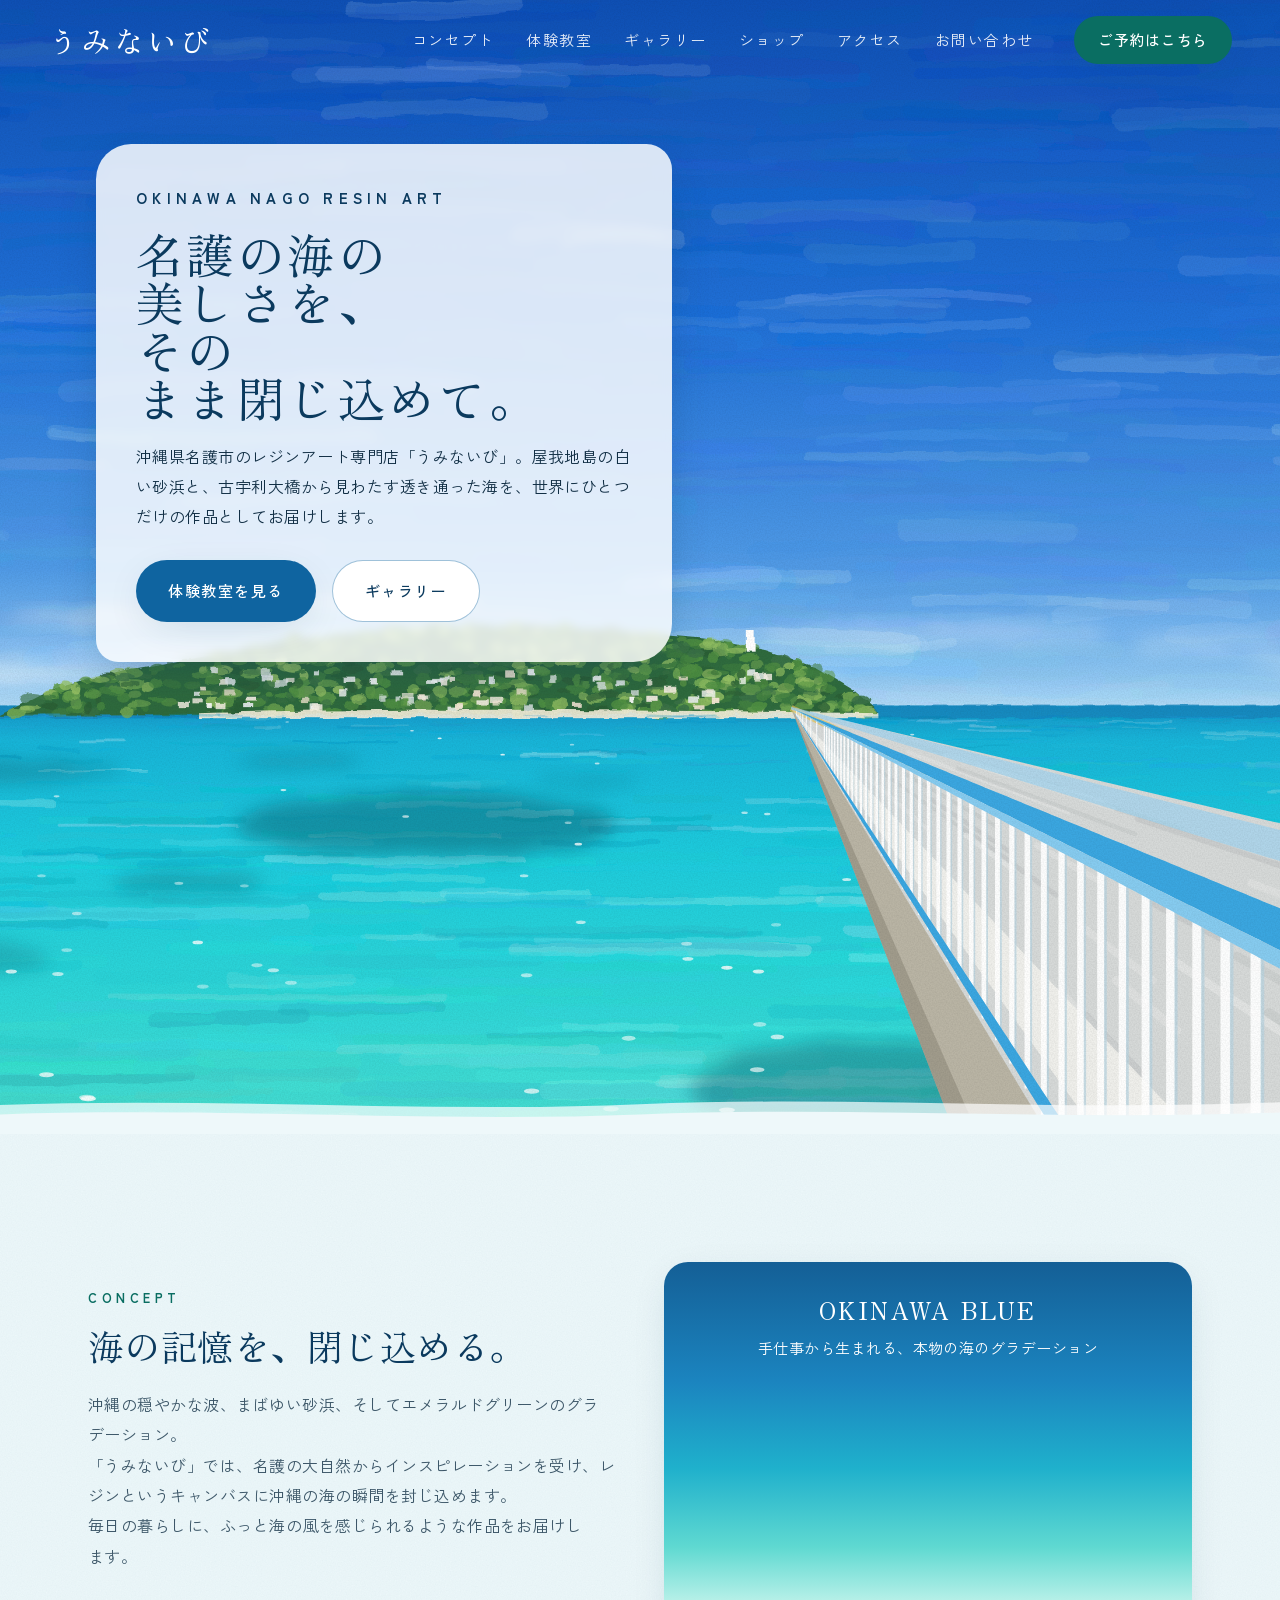
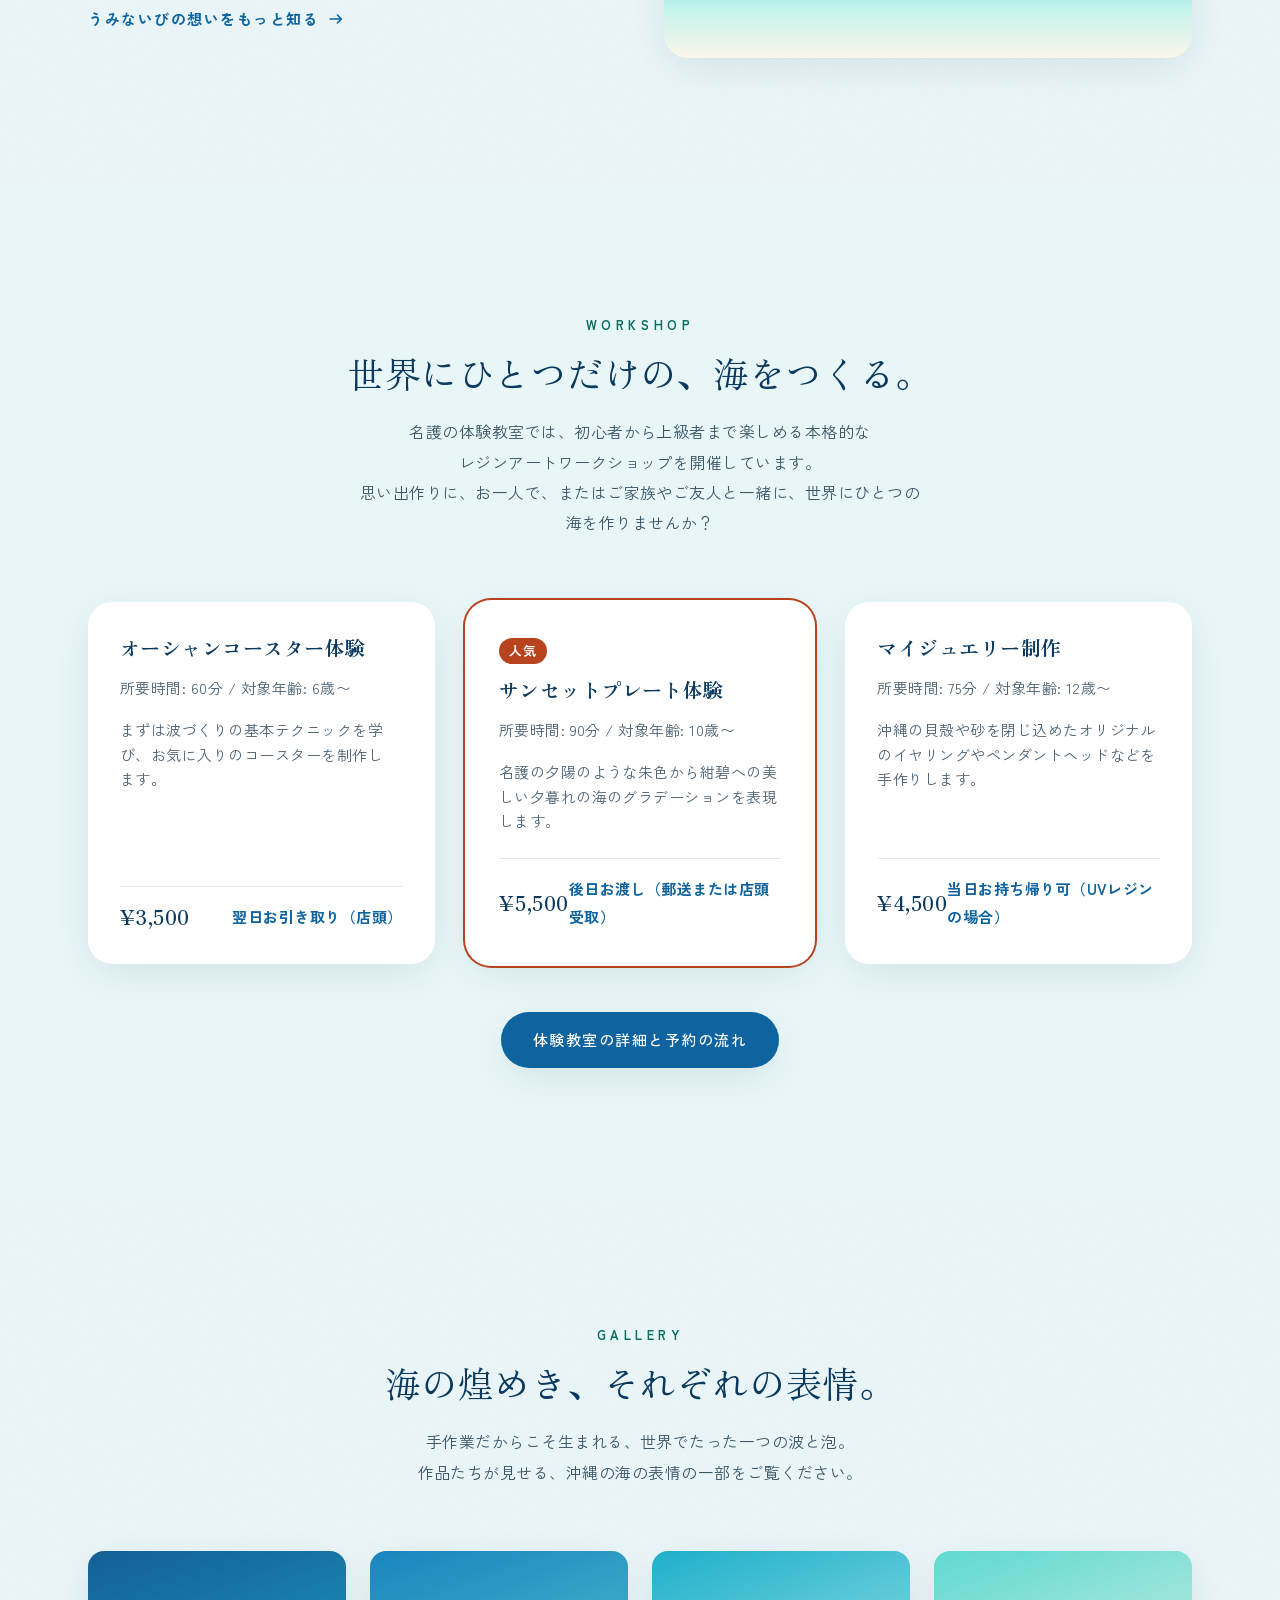
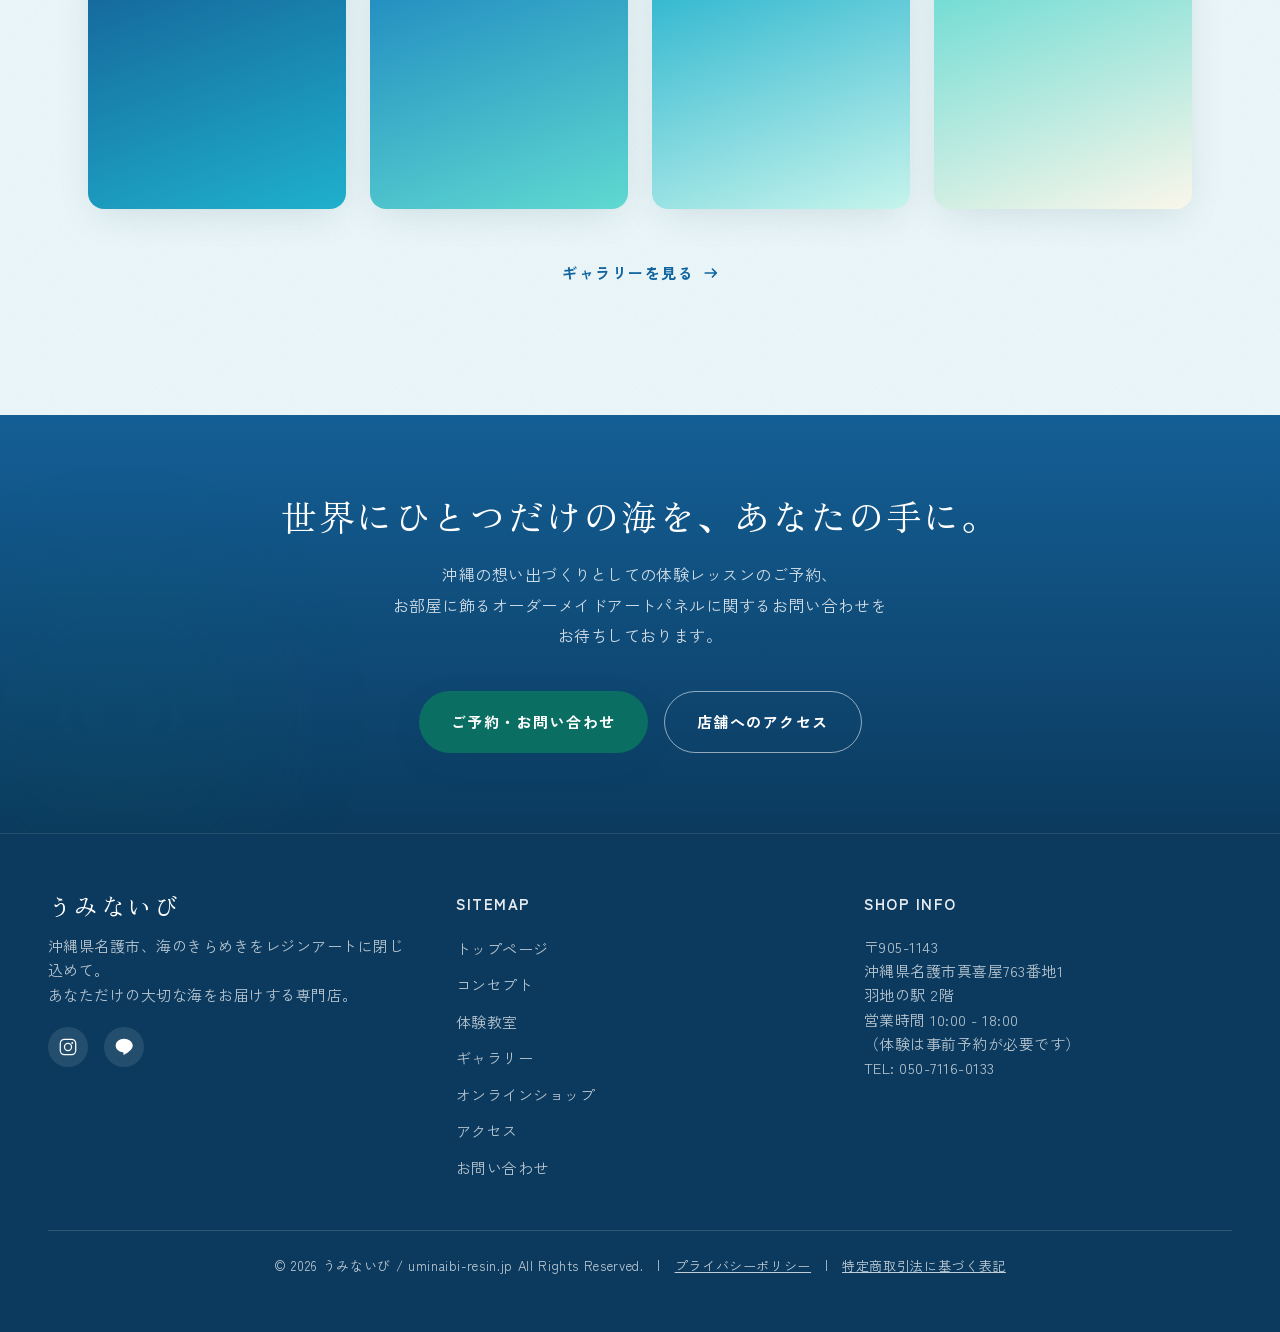
==== site/index.html @ 2b675c9a "スマホの余白・文字の大きさを調整、Tailwind を CDN から CSS ファイルに、「天然」の文言を削除（未公開）（2026-10-28） Co-Authored-By: Claude Opus" ====
<!DOCTYPE html>
<html lang="ja">
<head>
  <script>document.documentElement.classList.add('js')</script>
  <meta charset="UTF-8">
  <meta name="viewport" content="width=device-width, initial-scale=1.0">
  <meta name="generator" content="Vanilla HTML">
  <title>うみないび | 沖縄県名護市のレジンアート専門店</title>
  <meta name="description" content="沖縄県名護市のレジンアートショップ「うみないび」。名護の海の透明感をそのまま閉じ込めたレジンアート作品の販売と、体験ワークショップを行っています。世界にひとつだけの'海'をあなたの手で。">
  <meta name="keywords" content="レジンアート,うみないび,沖縄,名護市,レジン,ハンドメイド,体験教室,ワークショップ,アクセサリー">
  
  <!-- OGP / SNS Meta Tags -->
  <meta property="og:type" content="website">
  <meta property="og:url" content="https://uminaibi-resin.jp/">
  <meta property="og:title" content="うみないび | 沖縄県名護市のレジンアート専門店">
  <meta property="og:description" content="沖縄県名護市のレジンアートショップ「うみないび」。名護の海の透明感をそのまま閉じ込めたレジンアート作品の販売と、体験ワークショップを行っています。">
  <meta property="og:image" content="https://uminaibi-resin.jp/ogp.jpg">
  <meta property="og:locale" content="ja_JP">
  <meta property="og:site_name" content="うみないび">

  <!-- Tailwind（CSS ファイル。作り直しは bin/build-css.sh） -->
  <link rel="stylesheet" href="css/tailwind.css?v=20261028-4">

  <!-- 共通カスタムスタイルシート -->
  <link rel="stylesheet" href="css/style.css?v=20261028-4">
</head>
<body class="bg-sand text-ink antialiased">

  <!-- ヘッダー -->
  <header id="site-header" class="fixed top-0 left-0 right-0 z-50 transition-all duration-500 bg-transparent text-white">
    <div class="mx-auto max-w-7xl px-5 sm:px-8 lg:px-12">
      <div class="flex items-center justify-between h-20">
        <a href="index.html" class="flex items-center gap-2 group">
          <span id="header-logo" class="font-serif-jp text-2xl sm:text-3xl tracking-widest text-white transition-colors duration-500 group-hover:opacity-80">うみないび</span>
        </a>

        <!-- デスクトップナビゲーション -->
        <nav class="hidden lg:flex items-center gap-5 xl:gap-8 font-sansJp">
          <a href="concept.html" class="nav-link relative text-sm tracking-widest text-white/90 transition-all duration-500 hover:text-white">コンセプト</a>
          <a href="workshop.html" class="nav-link relative text-sm tracking-widest text-white/90 transition-all duration-500 hover:text-white">体験教室</a>
          <a href="gallery.html" class="nav-link relative text-sm tracking-widest text-white/90 transition-all duration-500 hover:text-white">ギャラリー</a>
          <a href="shop.html" class="nav-link relative text-sm tracking-widest text-white/90 transition-all duration-500 hover:text-white">ショップ</a>
          <a href="access.html" class="nav-link relative text-sm tracking-widest text-white/90 transition-all duration-500 hover:text-white">アクセス</a>
          <a href="contact.html" class="nav-link relative text-sm tracking-widest text-white/90 transition-all duration-500 hover:text-white">お問い合わせ</a>
          <a href="contact.html" class="ml-2 inline-flex items-center whitespace-nowrap rounded-full bg-emerald px-5 xl:px-6 py-2.5 text-sm font-medium tracking-wider text-white shadow-soft transition-transform duration-300 hover:scale-105 hover:bg-emerald/90">ご予約はこちら</a>
        </nav>

        <!-- モバイルメニューボタン -->
        <button id="menu-btn" type="button" aria-label="メニューを開く" aria-expanded="false" aria-controls="mobile-menu" class="lg:hidden relative z-50 flex h-10 w-10 flex-col items-center justify-center gap-1.5 focus:outline-none">
          <span id="bar1" class="block h-[2px] w-6 bg-current transition-all duration-300"></span>
          <span id="bar2" class="block h-[2px] w-6 bg-current transition-all duration-300"></span>
          <span id="bar3" class="block h-[2px] w-6 bg-current transition-all duration-300"></span>
        </button>
      </div>
    </div>

    <!-- モバイルドロワーメニュー -->
    <div id="mobile-menu" inert aria-label="メニュー" class="lg:hidden fixed inset-0 z-40 flex translate-x-full flex-col items-center justify-center gap-8 bg-ocean-deep/98 backdrop-blur-sm transition-transform duration-500 text-white">
      <a href="concept.html" class="font-serif-jp text-2xl tracking-widest hover:text-emerald-light transition-colors">コンセプト</a>
      <a href="workshop.html" class="font-serif-jp text-2xl tracking-widest hover:text-emerald-light transition-colors">体験教室</a>
      <a href="gallery.html" class="font-serif-jp text-2xl tracking-widest hover:text-emerald-light transition-colors">ギャラリー</a>
      <a href="shop.html" class="font-serif-jp text-2xl tracking-widest hover:text-emerald-light transition-colors">オンラインショップ</a>
      <a href="access.html" class="font-serif-jp text-2xl tracking-widest hover:text-emerald-light transition-colors">アクセス</a>
      <a href="contact.html" class="font-serif-jp text-2xl tracking-widest hover:text-emerald-light transition-colors">お問い合わせ</a>
      <a href="contact.html" class="mt-4 inline-flex items-center rounded-full bg-emerald px-8 py-3 text-base font-medium tracking-wider text-white hover:bg-emerald/90 transition-transform duration-300 hover:scale-105">ご予約はこちら</a>
    </div>
  </header>

  <main id="main" tabindex="-1">
    <!-- ヒーローセクション（2026-10-28 古宇利大橋から古宇利島を望む海を、絵画調の絵で。絵は images/paint-kouri-bridge.svg・作り方は tools/paint-kouri-bridge.py） -->
    <section class="hero-paint relative overflow-hidden">
      <div class="relative z-10 mx-auto max-w-6xl px-5 pt-24 pb-6 sm:px-8 sm:pt-36">
        <div class="hero-card max-w-xl p-7 text-ocean-deep sm:p-10">
          <p class="text-xs sm:text-sm tracking-[0.35em] text-ocean-deep uppercase font-bold">Okinawa Nago Resin Art</p>
          <h1 class="font-serif-jp mt-4 text-3xl leading-relaxed sm:text-5xl tracking-wider">
            名護の海の美しさを、<br>
            そのまま閉じ込めて。
          </h1>
          <p class="mt-5 text-sm leading-loose text-ink sm:text-base">
            沖縄県名護市のレジンアート専門店「うみないび」。屋我地島の白い砂浜と、古宇利大橋から見わたす透き通った海を、世界にひとつだけの作品としてお届けします。
          </p>
          <div class="mt-7 flex flex-col gap-3 sm:flex-row sm:gap-4">
            <a href="workshop.html" class="inline-flex items-center justify-center rounded-full bg-ocean px-8 py-4 text-sm font-medium tracking-widest text-white shadow-soft transition-transform duration-300 hover:scale-105 hover:bg-ocean-deep">体験教室を見る</a>
            <a href="gallery.html" class="inline-flex items-center justify-center rounded-full border border-ocean/40 bg-white px-8 py-4 text-sm font-medium tracking-widest text-ocean-deep transition-colors duration-300 hover:bg-sand">ギャラリー</a>
          </div>
        </div>
      </div>
      <!-- 絵の海と橋が見える所（飾り） -->
      <div class="h-60 sm:h-[28rem]" aria-hidden="true"></div>
      <!-- 白い波（飾り） -->
      <div class="wave-divider absolute bottom-0 left-0 right-0" aria-hidden="true">
        <svg aria-hidden="true" focusable="false" viewBox="0 0 1440 120" xmlns="http://www.w3.org/2000/svg" preserveAspectRatio="none" class="h-10 w-full sm:h-14">
          <path fill="#ffffff" opacity="0.7" d="M0,58 C240,40 480,76 720,56 C960,38 1200,72 1440,52 L1440,120 L0,120 Z"></path>
          <path fill="#eef8fa" d="M0,78 C240,62 480,96 720,78 C960,60 1200,92 1440,74 L1440,120 L0,120 Z"></path>
        </svg>
      </div>
    </section>

    <!-- コンセプトダイジェスト -->
    <section class="relative overflow-hidden py-16 sm:py-32">
      <div class="mx-auto max-w-6xl px-5 sm:px-6">
        <div class="reveal grid gap-12 lg:grid-cols-2 items-center">
          <div>
            <p class="text-xs tracking-[0.35em] text-emerald uppercase font-bold">Concept</p>
            <h2 class="font-serif-jp mt-4 text-3xl sm:text-4xl text-ocean-deep leading-snug">海の記憶を、閉じ込める。</h2>
            <p class="mt-6 text-sm sm:text-base leading-loose text-ink/80">
              沖縄の穏やかな波、まばゆい砂浜、そしてエメラルドグリーンのグラデーション。<br class="hidden sm:block">
              「うみないび」では、名護の大自然からインスピレーションを受け、レジンというキャンバスに沖縄の海の瞬間を封じ込めます。<br class="hidden sm:block">
              毎日の暮らしに、ふっと海の風を感じられるような作品をお届けします。
            </p>
            <div class="mt-8">
              <a href="concept.html" class="inline-flex items-center gap-2 text-sm font-bold tracking-widest text-ocean hover:text-ocean-deep transition-colors">
                うみないびの想いをもっと知る
                <svg aria-hidden="true" focusable="false" xmlns="http://www.w3.org/2000/svg" viewBox="0 0 20 20" fill="currentColor" class="h-4 w-4">
                  <path fill-rule="evenodd" d="M12.293 4.293a1 1 0 011.414 0l5 5a1 1 0 010 1.414l-5 5a1 1 0 01-1.414-1.414L15.586 11H4a1 1 0 110-2h11.586l-3.293-3.293a1 1 0 010-1.414z" clip-rule="evenodd" />
                </svg>
              </a>
            </div>
          </div>
          <!-- グラフィカルなビジュアル要素 -->
          <div class="relative aspect-[4/3] rounded-3xl overflow-hidden shadow-soft" style="background: linear-gradient(180deg, #145f96 0%, #1b84bf 30%, #1fb0cc 52%, #5fd9d1 72%, #c6f4ec 88%, #fbf6ea 100%);">
            <div class="absolute inset-x-0 top-0 flex justify-center text-white p-6 sm:p-8 pt-10 text-center">
              <div>
                <p class="font-serif-jp text-2xl tracking-widest">OKINAWA BLUE</p>
                <p class="text-sm mt-2 text-white">手仕事から生まれる、本物の海のグラデーション</p>
              </div>
            </div>
          </div>
        </div>
      </div>
    </section>

    <!-- 体験教室ダイジェスト -->
    <section class="relative overflow-hidden py-16 sm:py-32 bg-[#e8f6f7]">
      <div class="mx-auto max-w-6xl px-5 sm:px-6">
        <div class="reveal text-center">
          <p class="text-xs tracking-[0.35em] text-emerald uppercase font-bold">Workshop</p>
          <h2 class="font-serif-jp mt-4 text-3xl sm:text-4xl text-ocean-deep">世界にひとつだけの、海をつくる。</h2>
          <p class="mx-auto mt-6 max-w-2xl text-sm leading-loose text-ink/80 sm:text-base">
            名護の体験教室では、初心者から上級者まで楽しめる本格的なレジンアートワークショップを開催しています。<br class="hidden sm:block">
            思い出作りに、お一人で、またはご家族やご友人と一緒に、世界にひとつの海を作りませんか？
          </p>
        </div>

        <div class="mt-10 sm:mt-16 grid gap-8 md:grid-cols-2 lg:grid-cols-3">
          <!-- 簡易カード 1 -->
          <div class="reveal rounded-3xl bg-white p-6 sm:p-8 shadow-soft flex flex-col justify-between">
            <div>
              <h3 class="font-serif-jp text-xl text-ocean-deep font-bold">オーシャンコースター体験</h3>
              <p class="mt-3 text-sm text-ink/75">所要時間: 60分 / 対象年齢: 6歳〜</p>
              <p class="mt-4 text-sm text-ink/75 leading-relaxed">まずは波づくりの基本テクニックを学び、お気に入りのコースターを制作します。</p>
            </div>
            <div class="mt-6 pt-4 border-t border-ink/10 flex justify-between items-center">
              <span class="font-serif-jp text-xl text-ocean-deep font-bold">¥3,500</span>
              <span class="text-sm text-ocean font-bold">翌日お引き取り（店頭）</span>
            </div>
          </div>

          <!-- 簡易カード 2 -->
          <div class="reveal rounded-3xl bg-white p-6 sm:p-8 shadow-soft flex flex-col justify-between md:scale-105 ring-2 ring-coral ring-offset-2">
            <div>
              <span class="inline-block bg-coral text-white text-xs font-bold tracking-widest px-2.5 py-0.5 rounded-full mb-3">人気</span>
              <h3 class="font-serif-jp text-xl text-ocean-deep font-bold">サンセットプレート体験</h3>
              <p class="mt-3 text-sm text-ink/75">所要時間: 90分 / 対象年齢: 10歳〜</p>
              <p class="mt-4 text-sm text-ink/75 leading-relaxed">名護の夕陽のような朱色から紺碧への美しい夕暮れの海のグラデーションを表現します。</p>
            </div>
            <div class="mt-6 pt-4 border-t border-ink/10 flex justify-between items-center">
              <span class="font-serif-jp text-xl text-ocean-deep font-bold">¥5,500</span>
              <span class="text-sm text-ocean font-bold">後日お渡し（郵送または店頭受取）</span>
            </div>
          </div>

          <!-- 簡易カード 3 -->
          <div class="reveal rounded-3xl bg-white p-6 sm:p-8 shadow-soft flex flex-col justify-between">
            <div>
              <h3 class="font-serif-jp text-xl text-ocean-deep font-bold">マイジュエリー制作</h3>
              <p class="mt-3 text-sm text-ink/75">所要時間: 75分 / 対象年齢: 12歳〜</p>
              <p class="mt-4 text-sm text-ink/75 leading-relaxed">沖縄の貝殻や砂を閉じ込めたオリジナルのイヤリングやペンダントヘッドなどを手作りします。</p>
            </div>
            <div class="mt-6 pt-4 border-t border-ink/10 flex justify-between items-center">
              <span class="font-serif-jp text-xl text-ocean-deep font-bold">¥4,500</span>
              <span class="text-sm text-ocean font-bold">当日お持ち帰り可（UVレジンの場合）</span>
            </div>
          </div>
        </div>

        <div class="mt-12 text-center">
          <a href="workshop.html" class="inline-flex items-center justify-center rounded-full bg-ocean px-8 py-3.5 text-sm font-medium tracking-widest text-white shadow-soft transition-transform duration-300 hover:scale-105 hover:bg-ocean/90">
            体験教室の詳細と予約の流れ
          </a>
        </div>
      </div>
    </section>

    <!-- ギャラリーダイジェスト -->
    <section class="relative overflow-hidden py-16 sm:py-32">
      <div class="mx-auto max-w-6xl px-5 sm:px-6">
        <div class="reveal text-center">
          <p class="text-xs tracking-[0.35em] text-emerald uppercase font-bold">Gallery</p>
          <h2 class="font-serif-jp mt-4 text-3xl sm:text-4xl text-ocean-deep">海の煌めき、それぞれの表情。</h2>
          <p class="mx-auto mt-6 max-w-2xl text-sm leading-loose text-ink/80 sm:text-base">
            手作業だからこそ生まれる、世界でたった一つの波と泡。<br class="hidden sm:block">
            作品たちが見せる、沖縄の海の表情の一部をご覧ください。
          </p>
        </div>

        <div class="mt-10 sm:mt-16 grid grid-cols-2 gap-4 sm:gap-6 md:grid-cols-4">
          <!-- 代表的な作品のダミービジュアル（屋我地・古宇利の海の色） -->
          <div class="reveal aspect-square rounded-2xl overflow-hidden shadow-soft" style="background: linear-gradient(160deg, #145f96, #1fb0cc);"></div>
          <div class="reveal aspect-square rounded-2xl overflow-hidden shadow-soft" style="background: linear-gradient(160deg, #1b84bf, #5fd9d1);"></div>
          <div class="reveal aspect-square rounded-2xl overflow-hidden shadow-soft" style="background: linear-gradient(160deg, #1fb0cc, #c6f4ec);"></div>
          <div class="reveal aspect-square rounded-2xl overflow-hidden shadow-soft" style="background: linear-gradient(160deg, #5fd9d1, #fbf6ea);"></div>
        </div>

        <div class="mt-12 text-center">
          <a href="gallery.html" class="inline-flex items-center gap-2 text-sm font-bold tracking-widest text-ocean hover:text-ocean-deep transition-colors">
            ギャラリーを見る
            <svg aria-hidden="true" focusable="false" xmlns="http://www.w3.org/2000/svg" viewBox="0 0 20 20" fill="currentColor" class="h-4 w-4">
              <path fill-rule="evenodd" d="M12.293 4.293a1 1 0 011.414 0l5 5a1 1 0 010 1.414l-5 5a1 1 0 01-1.414-1.414L15.586 11H4a1 1 0 110-2h11.586l-3.293-3.293a1 1 0 010-1.414z" clip-rule="evenodd" />
            </svg>
          </a>
        </div>
      </div>
    </section>

    <!-- お問い合わせへの導線（CTA） -->
    <section class="relative overflow-hidden py-14 sm:py-20 text-white" style="background: linear-gradient(180deg, #145f96 0%, #0b3a5e 100%);">
      <div class="blob h-80 w-80 -bottom-10 -left-10 bg-emerald/20"></div>
      <div class="mx-auto max-w-4xl px-5 sm:px-6 text-center relative z-10">
        <h2 class="font-serif-jp text-3xl sm:text-4xl tracking-wider">世界にひとつだけの海を、あなたの手に。</h2>
        <p class="mt-6 text-sm sm:text-base text-white/80 leading-relaxed max-w-xl mx-auto">
          沖縄の想い出づくりとしての体験レッスンのご予約、<br class="hidden sm:block">
          お部屋に飾るオーダーメイドアートパネルに関するお問い合わせをお待ちしております。
        </p>
        <div class="mt-10 flex flex-col justify-center gap-4 sm:flex-row">
          <a href="contact.html" class="inline-flex items-center justify-center rounded-full bg-emerald px-8 py-4 text-sm font-bold tracking-widest text-white shadow-soft hover:bg-emerald/90 transition-transform duration-300 hover:scale-105">
            ご予約・お問い合わせ
          </a>
          <a href="access.html" class="inline-flex items-center justify-center rounded-full border border-white/55 px-8 py-4 text-sm font-bold tracking-widest text-white hover:bg-white/10 transition-colors">
            店舗へのアクセス
          </a>
        </div>
      </div>
    </section>
  </main>

  <!-- フッター -->
  <footer class="bg-ocean-deep text-white border-t border-white/10 relative overflow-hidden">
    <div class="mx-auto max-w-7xl px-5 sm:px-8 lg:px-12 py-12 sm:py-14">
      <div class="grid gap-8 md:gap-10 md:grid-cols-3 relative z-10">
        <div>
          <p class="font-serif-jp text-2xl tracking-widest text-white">うみないび</p>
          <p class="mt-3 text-sm leading-relaxed text-white/70">
            沖縄県名護市、海のきらめきをレジンアートに閉じ込めて。<br>
            あなただけの大切な海をお届けする専門店。
          </p>
          <div class="mt-5 flex gap-4">
            <!-- Instagram -->
            <a href="https://www.instagram.com/uminaibi2026/" aria-label="うみないびの Instagram（@uminaibi2026・新しいタブで開きます）" target="_blank" rel="noopener noreferrer" class="flex h-10 w-10 items-center justify-center rounded-full bg-white/10 transition-colors hover:bg-white/20">
              <svg aria-hidden="true" focusable="false" xmlns="http://www.w3.org/2000/svg" fill="currentColor" viewBox="0 0 24 24" class="h-5 w-5"><path d="M7.75 2h8.5A5.75 5.75 0 0 1 22 7.75v8.5A5.75 5.75 0 0 1 16.25 22h-8.5A5.75 5.75 0 0 1 2 16.25v-8.5A5.75 5.75 0 0 1 7.75 2zm0 1.5A4.25 4.25 0 0 0 3.5 7.75v8.5a4.25 4.25 0 0 0 4.25 4.25h8.5a4.25 4.25 0 0 0 4.25-4.25v-8.5a4.25 4.25 0 0 0-4.25-4.25h-8.5zM12 7a5 5 0 1 1 0 10 5 5 0 0 1 0-10zm0 1.5a3.5 3.5 0 1 0 0 7 3.5 3.5 0 0 0 0-7zm5.1-2.6a1.15 1.15 0 1 1 0 2.3 1.15 1.15 0 0 1 0-2.3z"/></svg>
            </a>
            <a href="https://line.me/R/ti/p/@726qtybt" aria-label="うみないびの LINE（@726qtybt・新しいタブで開きます）" target="_blank" rel="noopener noreferrer" class="flex h-10 w-10 items-center justify-center rounded-full bg-white/10 transition-colors hover:bg-white/20">
              <svg aria-hidden="true" focusable="false" xmlns="http://www.w3.org/2000/svg" fill="currentColor" viewBox="0 0 24 24" class="h-5 w-5"><path d="M12 2C6.48 2 2 5.69 2 10.24c0 4.09 3.61 7.51 8.48 8.14.33.07.78.22.89.5.1.26.07.66.03.92l-.15.9c-.04.26-.2 1.03.9.56 1.1-.47 5.94-3.5 8.1-6 1.51-1.65 2.24-3.34 2.24-5.02C22.5 5.69 17.52 2 12 2z"/></svg>
            </a>
          </div>
        </div>

        <div>
          <p class="text-sm font-semibold tracking-widest text-white/90">SITEMAP</p>
          <ul class="mt-4 grid grid-cols-2 gap-x-6 gap-y-2 md:grid-cols-1 text-sm text-white/70 font-sansJp">
            <li><a href="index.html" class="hover:text-white transition-colors">トップページ</a></li>
            <li><a href="concept.html" class="hover:text-white transition-colors">コンセプト</a></li>
            <li><a href="workshop.html" class="hover:text-white transition-colors">体験教室</a></li>
            <li><a href="gallery.html" class="hover:text-white transition-colors">ギャラリー</a></li>
            <li><a href="shop.html" class="hover:text-white transition-colors">オンラインショップ</a></li>
            <li><a href="access.html" class="hover:text-white transition-colors">アクセス</a></li>
            <li><a href="contact.html" class="hover:text-white transition-colors">お問い合わせ</a></li>
          </ul>
        </div>

        <div>
          <p class="text-sm font-semibold tracking-widest text-white/90">SHOP INFO</p>
          <address class="mt-4 space-y-1 text-sm not-italic leading-relaxed text-white/70 font-sansJp">
            〒905-1143<br>
            沖縄県名護市真喜屋763番地1<br>
            羽地の駅 2階<br>
            営業時間 10:00 - 18:00<br>（体験は事前予約が必要です）<br>
            TEL: 050-7116-0133
          </address>
        </div>
      </div>

      <div class="mt-10 sm:mt-12 border-t border-white/15 pt-6 text-center text-xs leading-relaxed tracking-wider text-white/75 relative z-10 font-sansJp">
        &copy; <span id="current-year"></span> うみないび / uminaibi-resin.jp All Rights Reserved.<br class="sm:hidden"><span class="hidden sm:inline">　|　</span><a href="privacy.html" class="underline hover:text-white">プライバシーポリシー</a><br class="sm:hidden"><span class="hidden sm:inline">　|　</span><a href="tokushoho.html" class="underline hover:text-white">特定商取引法に基づく表記</a>
      </div>
    </div>
  </footer>

  <!-- 共通JavaScriptのインポート -->
  <script src="js/main.js?v=20261028-4"></script>
  <script>
    document.getElementById('current-year').textContent = new Date().getFullYear();
  </script>
</body>
</html>
---- site/css/style.css ----
/* Google Fonts */
@import url('https://fonts.googleapis.com/css2?family=Zen+Old+Mincho:wght@400;500;600;700&family=Zen+Kaku+Gothic+New:wght@300;400;500;700&display=swap');

html {
  scroll-behavior: smooth;
  /* 上に固定したヘッダー（高さ 80px）の下に、移動先やフォーカスが隠れないように（WCAG 2.4.11） */
  scroll-padding-top: 6rem;
}

body {
  font-family: "Zen Kaku Gothic New", "Noto Sans JP", sans-serif;
  color: #122f45; /* ink */
  background-color: #eef8fa; /* sand（2026-10-28 海の色ベースに：白っぽい水色） */
}

.font-serif-jp {
  font-family: "Zen Old Mincho", "Noto Serif JP", serif;
}

/* ふわっと浮かび上がるスクロールアニメーション */
/* ★JS が動くときだけ隠す（JS が止まっていても文章が読めるように） */
.js .reveal {
  opacity: 0;
  transform: translateY(24px);
  transition: opacity 0.8s cubic-bezier(0.22, 1, 0.36, 1), transform 0.8s cubic-bezier(0.22, 1, 0.36, 1);
}

.js .reveal.is-visible {
  opacity: 1;
  transform: translateY(0);
}

/* レジンの揺らぎを表現する波形の区切り線 */
.wave-divider {
  display: block;
  width: 100%;
  height: auto;
  line-height: 0;
}

/* 揺らめく光のブロブ装飾 */
.blob {
  position: absolute;
  border-radius: 50%;
  filter: blur(60px);
  opacity: 0.35;
  pointer-events: none;
}

/* ===== アクセシビリティ（WCAG 2.2 AA）2026-10-26 ===== */

/* キーボード操作の位置を、明るい背景でも暗い背景でも見えるように（白と濃紺の二重の枠） */
:focus-visible {
  outline: 3px solid #ffffff;
  outline-offset: 2px;
  box-shadow: 0 0 0 6px #0b3a5e;
  border-radius: 4px;
}
main:focus { outline: none; }

/* 「動きを減らす」設定の人には、ふわっと表示・なめらかスクロール・拡大の動きを止める */
@media (prefers-reduced-motion: reduce) {
  html { scroll-behavior: auto; }
  .js .reveal { opacity: 1; transform: none; transition: none; }
  *, *::before, *::after { animation-duration: 0.01ms !important; animation-iteration-count: 1 !important; transition-duration: 0.01ms !important; }
}

/* 点滅・波紋の飾りは、ずっと動かさない（3回で止める。WCAG 2.2.2） */
.animate-ping, .animate-pulse { animation-iteration-count: 3; }

/* ===== 読みやすさ（文字の大きさ・折り返し）2026-10-27 ===== */
/* 本文の行間を日本語向けに広めに、字間を少しだけ空ける */
body {
  line-height: 1.9;
  letter-spacing: 0.03em;
  -webkit-text-size-adjust: 100%;
  text-size-adjust: 100%;
}
/* 折り返し：
   ・本文（左寄せ）… 行末までしっかり使う通常の折り返し。line-break: strict で小さい「ゃ」「ー」や「。」を行の頭に来させない。
     text-wrap: pretty で、最後の行が1〜2文字だけになるのを防ぐ（対応していないブラウザは今までどおり）
   ・見出し・中央寄せの短い文 … word-break: auto-phrase で「文節」の切れ目で折り返す（「閉じ込め｜て。」を防ぐ）。
     見出しは text-wrap: balance で行の長さをそろえる
   ・overflow-wrap: anywhere … 長い英数字（URL・メール）で画面からはみ出さない */
p, li, dd, dt, label, td, th, blockquote, figcaption {
  line-break: strict;
  text-wrap: pretty;
  overflow-wrap: anywhere;
}
h1, h2, h3, h4, h5, h6 {
  word-break: auto-phrase;
  line-break: strict;
  text-wrap: balance;
  overflow-wrap: anywhere;
}
.text-center p, p.text-center, a, button, td, th, dt {
  word-break: auto-phrase;
}

/* ===== 特定商取引法の表・ショップ 2026-10-27 ===== */
/* 項目名と内容の表。スマホは縦に積み、PC は左に項目名 */
.legal-table > div {
  padding: 1rem 0;
  border-top: 1px solid rgba(22, 50, 63, 0.12);
}
.legal-table > div:first-child { border-top: none; padding-top: 0; }
.legal-table dt { font-weight: 700; color: #0b3a5e; }
.legal-table dd { margin-top: 0.25rem; min-width: 0; } /* 中の表が横にはみ出さないように */
@media (min-width: 640px) {
  .legal-table > div { display: grid; grid-template-columns: 11rem 1fr; gap: 1.5rem; }
  .legal-table dd { margin-top: 0; }
}
/* 【要確認】の印（オーナーが決めるまでの仮の所）。残っていると bin/deploy.sh --go は送らない */
.todo { background: #fff3c4; color: #7a2e12; font-weight: 700; padding: 0 0.2em; border-radius: 3px; }

/* ===== 絵画調の絵（2026-10-28）古宇利大橋から古宇利島を望む海がモチーフ =====
   絵は images/ の SVG（作り方は tools/ の .py）。写真は使っていない */
/* トップの最初の画面：絵の上に、白い紙のような札で文字をのせる（絵の上でも文字が読めるように） */
.hero-paint {
  background: #1559c4 url("../images/paint-kouri-bridge.svg") 68% 100% / cover no-repeat;
}
@media (min-width: 768px) { .hero-paint { background-position: 50% 100%; } }
.hero-card {
  background: rgba(255, 255, 255, 0.9);
  border-radius: 2.2rem 1.6rem 2.4rem 1.4rem; /* 少しいびつにして、手で切った紙のように */
  box-shadow: 0 18px 50px -18px rgba(11, 58, 94, 0.45);
}
@supports (backdrop-filter: blur(4px)) {
  .hero-card { background: rgba(255, 255, 255, 0.84); backdrop-filter: blur(4px); }
}
/* 各ページの見出しの帯：絵画調の空と海。下の端はページの地の色。文字は白（空の濃い青の上） */
.page-paint {
  background: #0d4aac url("../images/paint-sea-band.svg") 50% 100% / cover no-repeat;
}
.page-paint h1, .page-paint p { text-shadow: 0 1px 12px rgba(8, 40, 100, 0.35); }

/* ページの地に、キャンバスの布目のようなざらつきをうっすら */
body {
  background-image: url("data:image/svg+xml,%3Csvg xmlns='http://www.w3.org/2000/svg' width='240' height='240'%3E%3Cfilter id='n'%3E%3CfeTurbulence type='fractalNoise' baseFrequency='0.8' numOctaves='2' stitchTiles='stitch'/%3E%3CfeColorMatrix values='0 0 0 0 0.05 0 0 0 0 0.25 0 0 0 0 0.35 0 0 0 0.06 0'/%3E%3C/filter%3E%3Crect width='240' height='240' filter='url(%23n)'/%3E%3C/svg%3E");
}

/* ===== スマホの文字の大きさ（2026-10-28）=====
   スマホの本文は 16px（今の標準。ブラウザの基本の大きさ。15px は少し小さい）。
   PC の本文はもともと 16px（sm:text-base）。ボタン・リンクは幅が足りなくなるので今のまま */
@media (max-width: 639px) {
  :is(p, li, ul, dl, dd, dt, td, th, address, label, div).text-sm { font-size: 1rem; line-height: 1.85; }
}
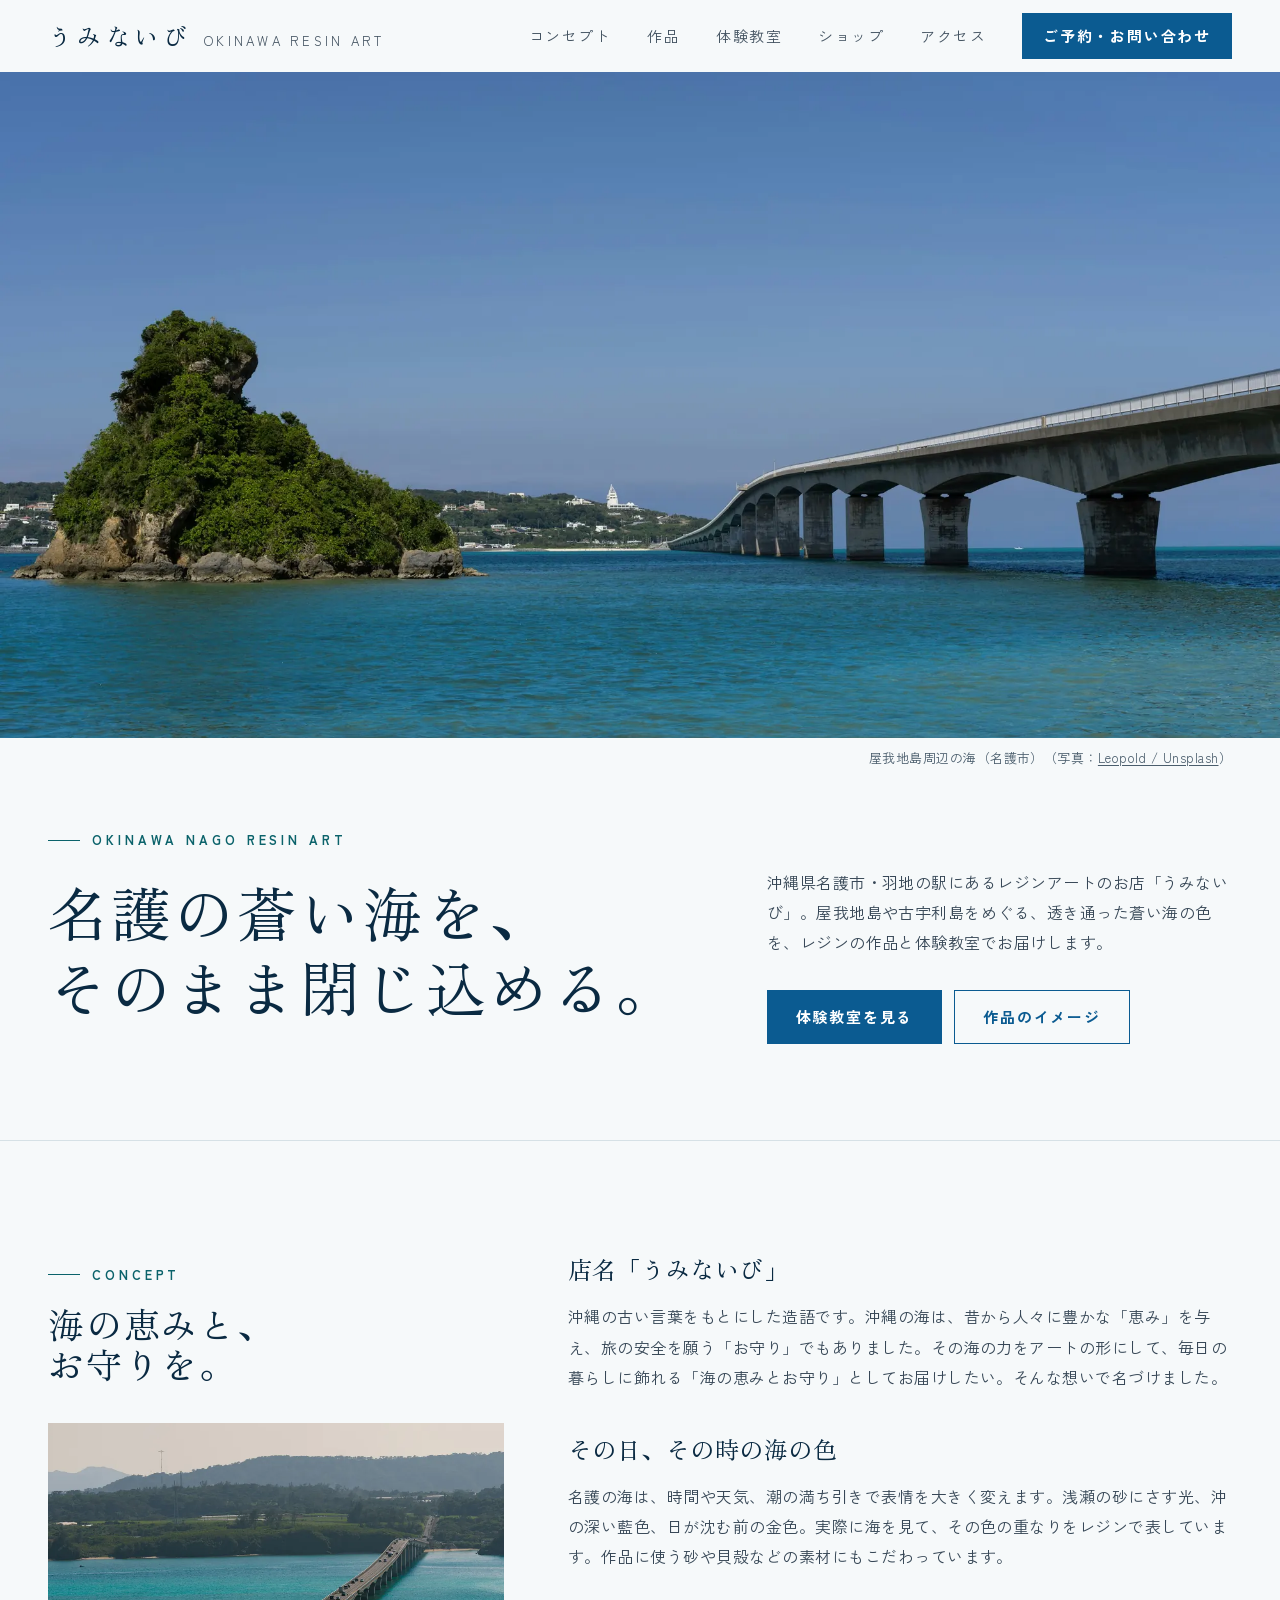
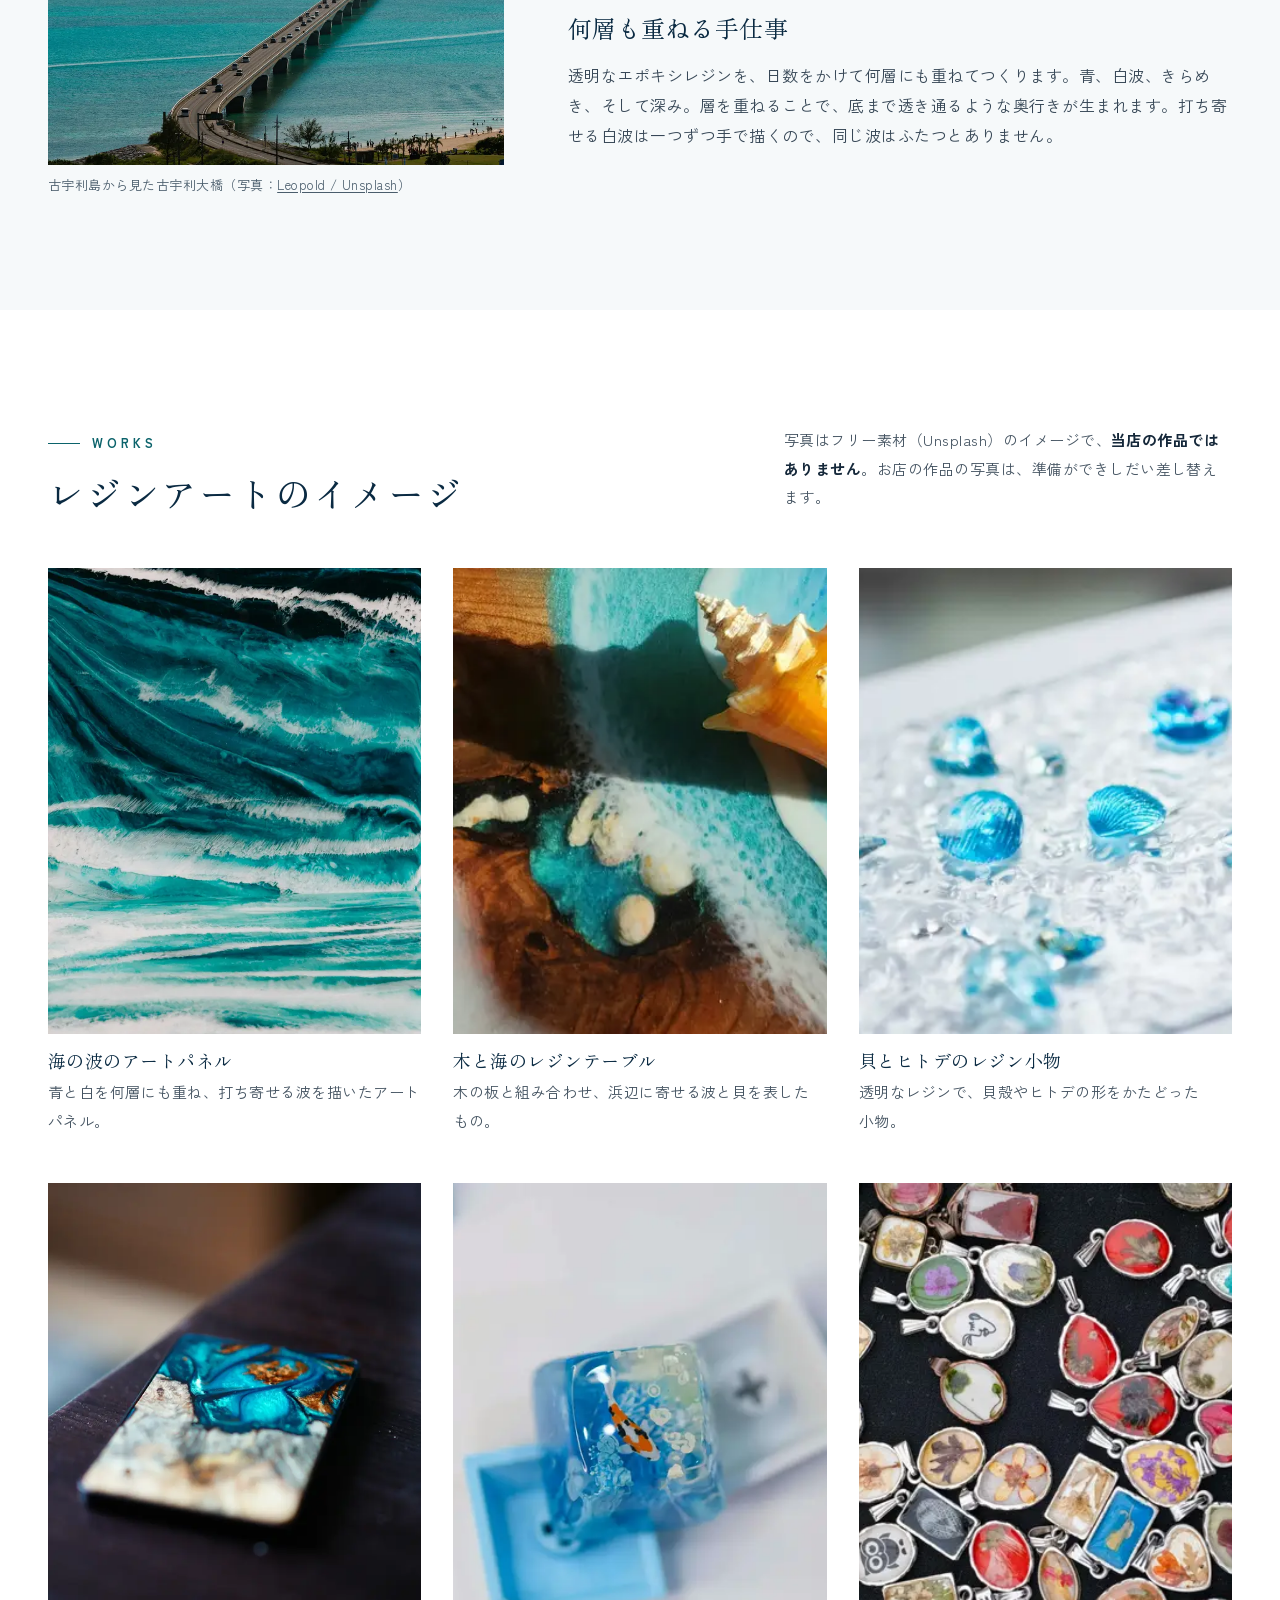
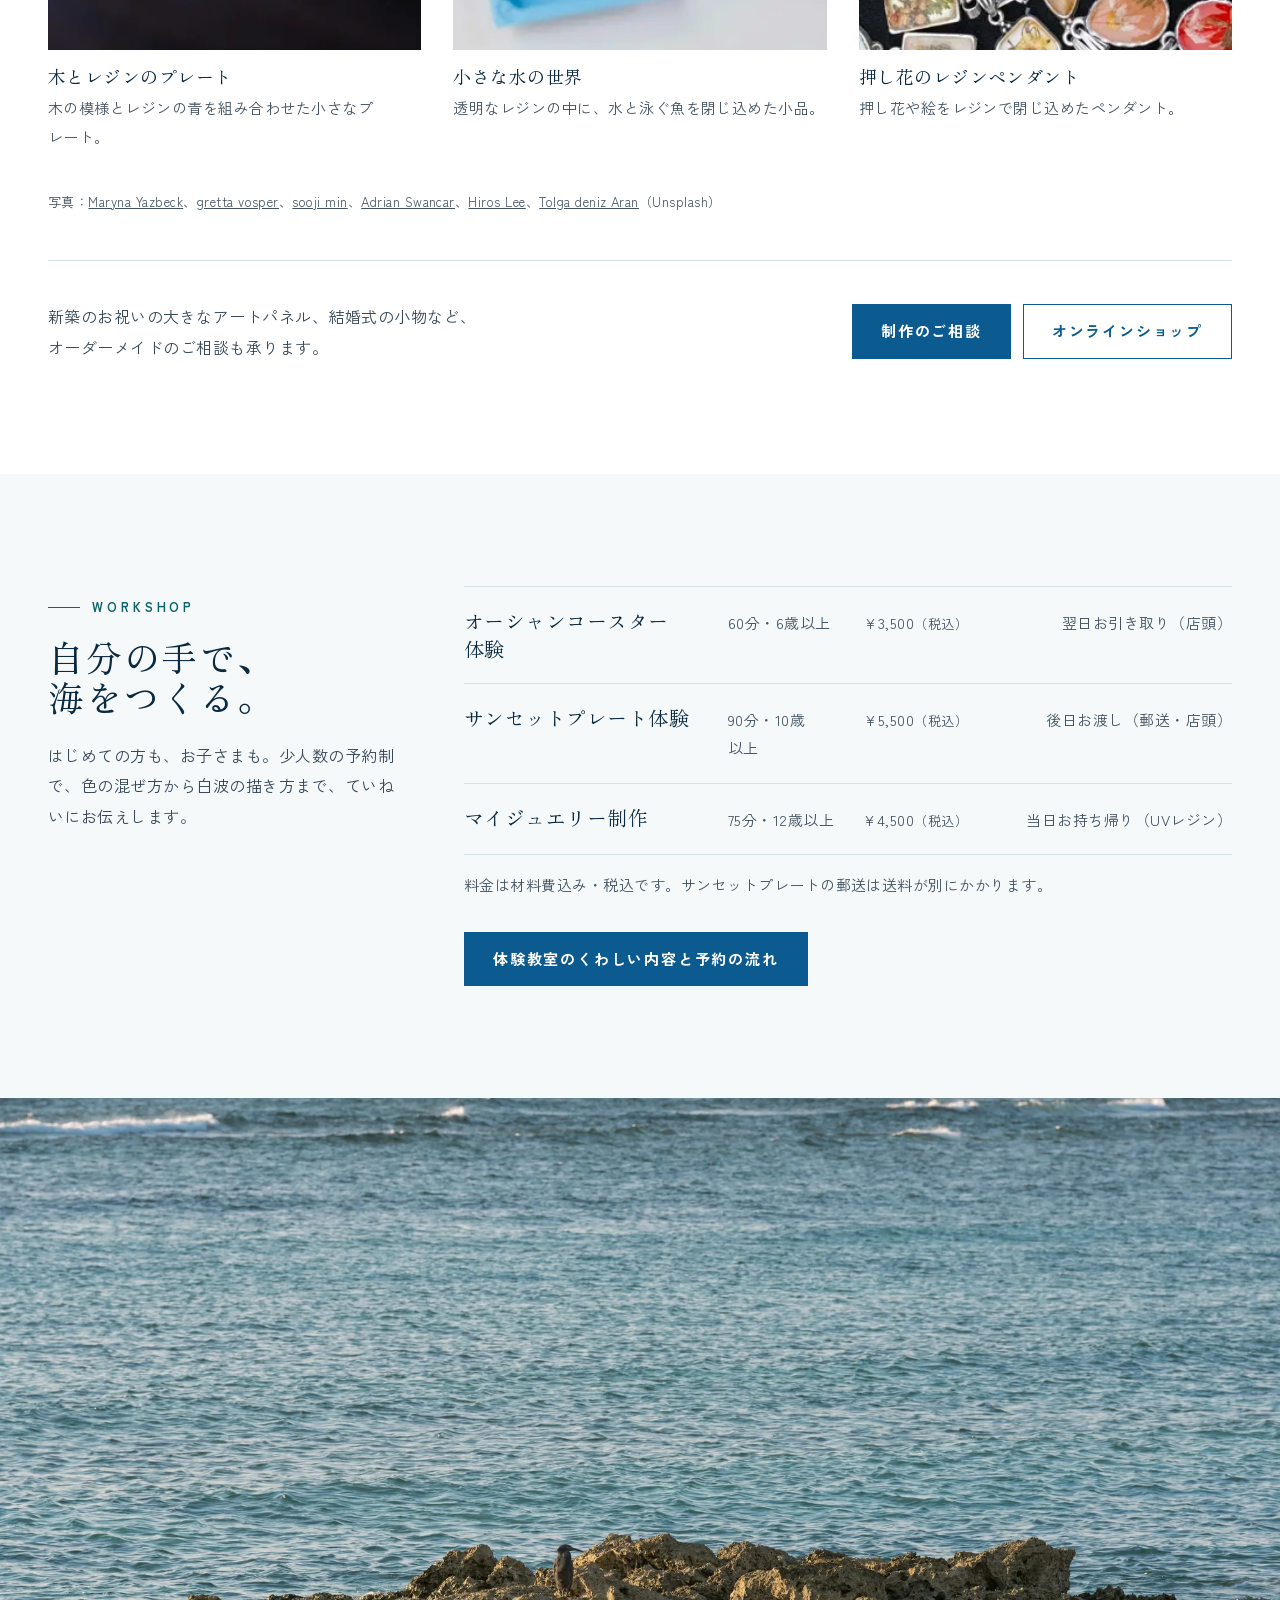
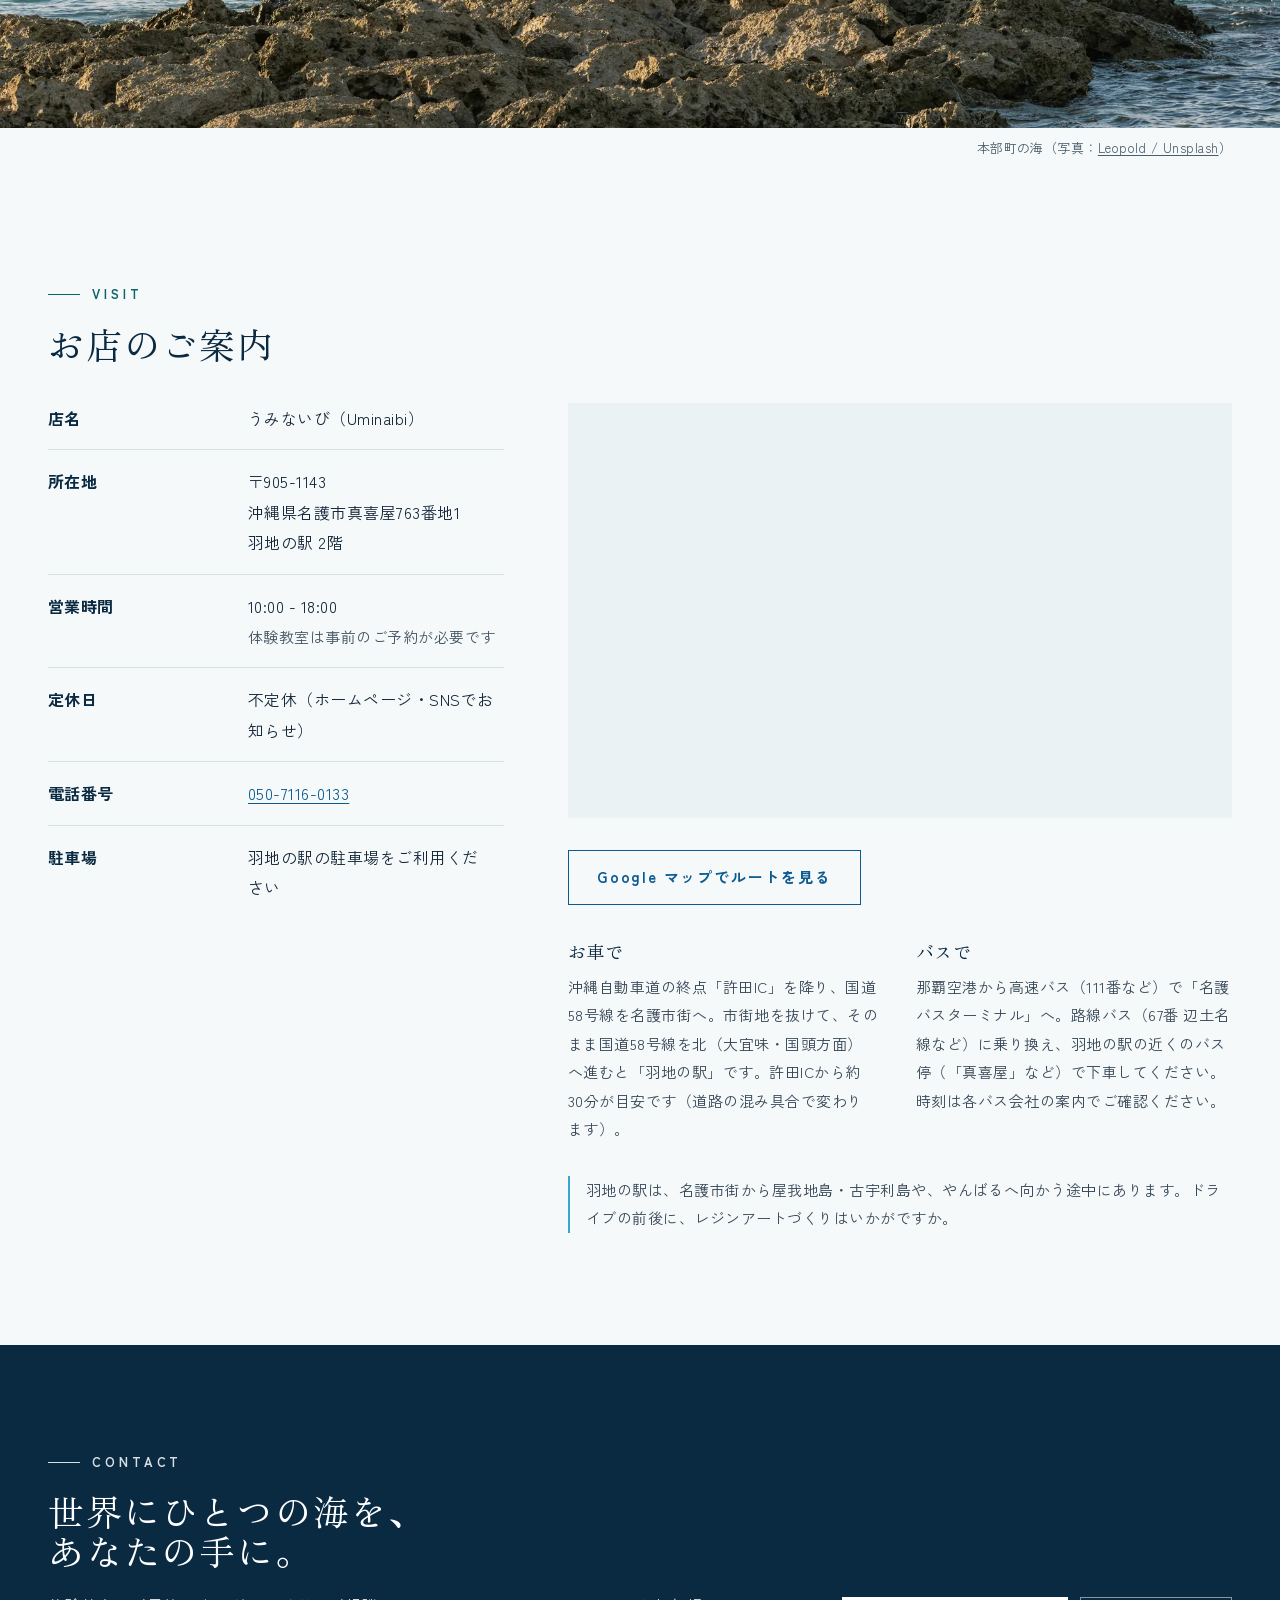
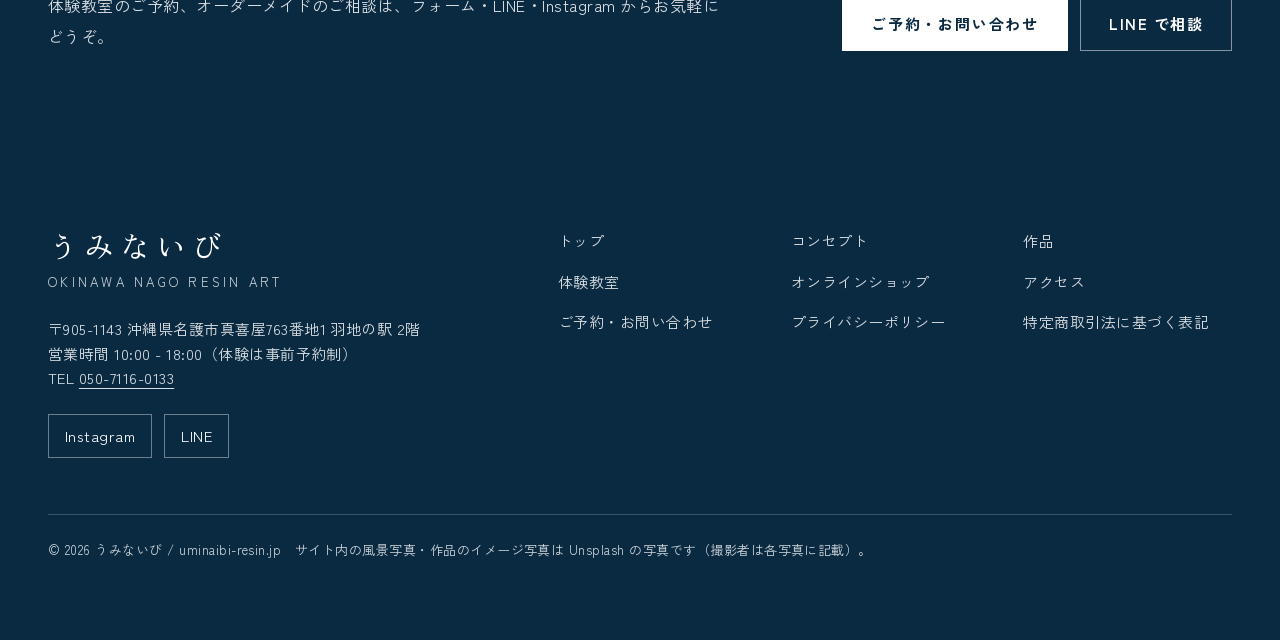
==== commit b19d16d6: "全体をリビルド：海の写真（Unsplash）と白・蒼だけのシンプルなアートサイトに、コンセプト・作品・アクセスをトップへ統合（未公開）（2026-10-28） Co-Authored-By: Clau" ====
--- a/site/index.html
+++ b/site/index.html
@@ -4,300 +4,318 @@
   <script>document.documentElement.classList.add('js')</script>
   <meta charset="UTF-8">
   <meta name="viewport" content="width=device-width, initial-scale=1.0">
-  <meta name="generator" content="Vanilla HTML">
-  <title>うみないび | 沖縄県名護市のレジンアート専門店</title>
-  <meta name="description" content="沖縄県名護市のレジンアートショップ「うみないび」。名護の海の透明感をそのまま閉じ込めたレジンアート作品の販売と、体験ワークショップを行っています。世界にひとつだけの'海'をあなたの手で。">
-  <meta name="keywords" content="レジンアート,うみないび,沖縄,名護市,レジン,ハンドメイド,体験教室,ワークショップ,アクセサリー">
-  
-  <!-- OGP / SNS Meta Tags -->
+  <title>うみないび | 沖縄・名護市のレジンアート専門店</title>
+  <meta name="description" content="沖縄県名護市・羽地の駅のレジンアート専門店「うみないび」。屋我地島・古宇利島の蒼い海をイメージしたレジンアートの作品と、体験教室（予約制）。">
+  <meta name="keywords" content="レジンアート,うみないび,沖縄,名護市,古宇利島,屋我地島,体験教室,ワークショップ">
   <meta property="og:type" content="website">
   <meta property="og:url" content="https://uminaibi-resin.jp/">
-  <meta property="og:title" content="うみないび | 沖縄県名護市のレジンアート専門店">
-  <meta property="og:description" content="沖縄県名護市のレジンアートショップ「うみないび」。名護の海の透明感をそのまま閉じ込めたレジンアート作品の販売と、体験ワークショップを行っています。">
+  <meta property="og:title" content="うみないび | 沖縄・名護市のレジンアート専門店">
+  <meta property="og:description" content="沖縄県名護市・羽地の駅のレジンアート専門店「うみないび」。屋我地島・古宇利島の蒼い海をイメージしたレジンアートの作品と、体験教室（予約制）。">
   <meta property="og:image" content="https://uminaibi-resin.jp/ogp.jpg">
   <meta property="og:locale" content="ja_JP">
   <meta property="og:site_name" content="うみないび">
-
-  <!-- Tailwind（CSS ファイル。作り直しは bin/build-css.sh） -->
-  <link rel="stylesheet" href="css/tailwind.css?v=20261028-4">
-
-  <!-- 共通カスタムスタイルシート -->
-  <link rel="stylesheet" href="css/style.css?v=20261028-4">
+  <meta name="twitter:card" content="summary_large_image">
+  <meta name="theme-color" content="#f6f9fa">
+  <link rel="preload" as="image" href="images/photos/yagaji-1000.webp" imagesrcset="images/photos/yagaji-1000.webp 1000w, images/photos/yagaji-2000.webp 2000w" imagesizes="100vw">
+  <!-- Tailwind（CSS ファイル。作り直しは bin/build-css.sh）と共通の CSS -->
+  <link rel="stylesheet" href="css/tailwind.css?v=20261028-5">
+  <link rel="stylesheet" href="css/style.css?v=20261028-5">
 </head>
 <body class="bg-sand text-ink antialiased">
 
-  <!-- ヘッダー -->
-  <header id="site-header" class="fixed top-0 left-0 right-0 z-50 transition-all duration-500 bg-transparent text-white">
-    <div class="mx-auto max-w-7xl px-5 sm:px-8 lg:px-12">
-      <div class="flex items-center justify-between h-20">
-        <a href="index.html" class="flex items-center gap-2 group">
-          <span id="header-logo" class="font-serif-jp text-2xl sm:text-3xl tracking-widest text-white transition-colors duration-500 group-hover:opacity-80">うみないび</span>
-        </a>
-
-        <!-- デスクトップナビゲーション -->
-        <nav class="hidden lg:flex items-center gap-5 xl:gap-8 font-sansJp">
-          <a href="concept.html" class="nav-link relative text-sm tracking-widest text-white/90 transition-all duration-500 hover:text-white">コンセプト</a>
-          <a href="workshop.html" class="nav-link relative text-sm tracking-widest text-white/90 transition-all duration-500 hover:text-white">体験教室</a>
-          <a href="gallery.html" class="nav-link relative text-sm tracking-widest text-white/90 transition-all duration-500 hover:text-white">ギャラリー</a>
-          <a href="shop.html" class="nav-link relative text-sm tracking-widest text-white/90 transition-all duration-500 hover:text-white">ショップ</a>
-          <a href="access.html" class="nav-link relative text-sm tracking-widest text-white/90 transition-all duration-500 hover:text-white">アクセス</a>
-          <a href="contact.html" class="nav-link relative text-sm tracking-widest text-white/90 transition-all duration-500 hover:text-white">お問い合わせ</a>
-          <a href="contact.html" class="ml-2 inline-flex items-center whitespace-nowrap rounded-full bg-emerald px-5 xl:px-6 py-2.5 text-sm font-medium tracking-wider text-white shadow-soft transition-transform duration-300 hover:scale-105 hover:bg-emerald/90">ご予約はこちら</a>
-        </nav>
-
-        <!-- モバイルメニューボタン -->
-        <button id="menu-btn" type="button" aria-label="メニューを開く" aria-expanded="false" aria-controls="mobile-menu" class="lg:hidden relative z-50 flex h-10 w-10 flex-col items-center justify-center gap-1.5 focus:outline-none">
-          <span id="bar1" class="block h-[2px] w-6 bg-current transition-all duration-300"></span>
-          <span id="bar2" class="block h-[2px] w-6 bg-current transition-all duration-300"></span>
-          <span id="bar3" class="block h-[2px] w-6 bg-current transition-all duration-300"></span>
-        </button>
-      </div>
+  <a href="#main" class="sr-only focus:not-sr-only focus:fixed focus:left-3 focus:top-3 focus:z-[60] focus:bg-white focus:px-4 focus:py-2 focus:text-ocean-deep">本文へ移動</a>
+
+  <!-- ヘッダー（2026-10-28 リビルド：いつも白い地。メニューは5つ＋予約） -->
+  <header id="site-header" class="fixed inset-x-0 top-0 z-50 bg-sand/95 backdrop-blur transition-shadow">
+    <div class="mx-auto flex h-16 max-w-7xl items-center justify-between px-5 sm:h-[4.5rem] sm:px-8 lg:px-12">
+      <a href="index.html" class="flex items-baseline gap-3">
+        <span class="font-serif-jp text-2xl tracking-[0.2em] text-ocean-deep">うみないび</span>
+        <span class="hidden text-xs tracking-[0.25em] text-ink/80 sm:inline">OKINAWA RESIN ART</span>
+      </a>
+      <nav aria-label="メインメニュー" class="hidden items-center gap-7 lg:flex xl:gap-9">
+          <a href="index.html#about" class="text-sm tracking-widest text-ink/80 hover:text-ocean">コンセプト</a>
+          <a href="index.html#works" class="text-sm tracking-widest text-ink/80 hover:text-ocean">作品</a>
+          <a href="workshop.html" class="text-sm tracking-widest text-ink/80 hover:text-ocean">体験教室</a>
+          <a href="shop.html" class="text-sm tracking-widest text-ink/80 hover:text-ocean">ショップ</a>
+          <a href="index.html#visit" class="text-sm tracking-widest text-ink/80 hover:text-ocean">アクセス</a>
+          <a href="contact.html" class="btn !min-h-0 !px-5 !py-2 text-sm">ご予約・お問い合わせ</a>
+      </nav>
+      <button id="menu-btn" type="button" aria-label="メニューを開く" aria-expanded="false" aria-controls="mobile-menu" class="relative z-50 -mr-2 flex h-11 w-11 flex-col items-center justify-center gap-1.5 text-ocean-deep lg:hidden">
+        <span id="bar1" class="block h-px w-6 bg-current transition-all duration-300"></span>
+        <span id="bar2" class="block h-px w-6 bg-current transition-all duration-300"></span>
+        <span id="bar3" class="block h-px w-6 bg-current transition-all duration-300"></span>
+      </button>
     </div>
 
-    <!-- モバイルドロワーメニュー -->
-    <div id="mobile-menu" inert aria-label="メニュー" class="lg:hidden fixed inset-0 z-40 flex translate-x-full flex-col items-center justify-center gap-8 bg-ocean-deep/98 backdrop-blur-sm transition-transform duration-500 text-white">
-      <a href="concept.html" class="font-serif-jp text-2xl tracking-widest hover:text-emerald-light transition-colors">コンセプト</a>
-      <a href="workshop.html" class="font-serif-jp text-2xl tracking-widest hover:text-emerald-light transition-colors">体験教室</a>
-      <a href="gallery.html" class="font-serif-jp text-2xl tracking-widest hover:text-emerald-light transition-colors">ギャラリー</a>
-      <a href="shop.html" class="font-serif-jp text-2xl tracking-widest hover:text-emerald-light transition-colors">オンラインショップ</a>
-      <a href="access.html" class="font-serif-jp text-2xl tracking-widest hover:text-emerald-light transition-colors">アクセス</a>
-      <a href="contact.html" class="font-serif-jp text-2xl tracking-widest hover:text-emerald-light transition-colors">お問い合わせ</a>
-      <a href="contact.html" class="mt-4 inline-flex items-center rounded-full bg-emerald px-8 py-3 text-base font-medium tracking-wider text-white hover:bg-emerald/90 transition-transform duration-300 hover:scale-105">ご予約はこちら</a>
+    <!-- スマホのメニュー（画面いっぱい・白い地） -->
+    <div id="mobile-menu" inert aria-label="メニュー" class="fixed inset-0 z-40 flex translate-x-full flex-col bg-sand px-6 pb-10 pt-24 transition-transform duration-500 lg:hidden">
+      <nav aria-label="メニュー" class="flex flex-col border-t border-line">
+        <a href="index.html#about" class="flex items-center justify-between border-b border-line py-4 font-serif-jp text-xl tracking-widest text-ocean-deep">コンセプト<span aria-hidden="true" class="text-ocean-light">→</span></a>
+        <a href="index.html#works" class="flex items-center justify-between border-b border-line py-4 font-serif-jp text-xl tracking-widest text-ocean-deep">作品<span aria-hidden="true" class="text-ocean-light">→</span></a>
+        <a href="workshop.html" class="flex items-center justify-between border-b border-line py-4 font-serif-jp text-xl tracking-widest text-ocean-deep">体験教室<span aria-hidden="true" class="text-ocean-light">→</span></a>
+        <a href="shop.html" class="flex items-center justify-between border-b border-line py-4 font-serif-jp text-xl tracking-widest text-ocean-deep">ショップ<span aria-hidden="true" class="text-ocean-light">→</span></a>
+        <a href="index.html#visit" class="flex items-center justify-between border-b border-line py-4 font-serif-jp text-xl tracking-widest text-ocean-deep">アクセス<span aria-hidden="true" class="text-ocean-light">→</span></a>
+      </nav>
+      <a href="contact.html" class="btn mt-8 w-full">ご予約・お問い合わせ</a>
+      <p class="mt-auto pt-8 text-sm text-ink/80">沖縄県名護市真喜屋763番地1 羽地の駅2階<br>10:00 - 18:00 ／ 050-7116-0133</p>
     </div>
   </header>
 
   <main id="main" tabindex="-1">
-    <!-- ヒーローセクション（2026-10-28 古宇利大橋から古宇利島を望む海を、絵画調の絵で。絵は images/paint-kouri-bridge.svg・作り方は tools/paint-kouri-bridge.py） -->
-    <section class="hero-paint relative overflow-hidden">
-      <div class="relative z-10 mx-auto max-w-6xl px-5 pt-24 pb-6 sm:px-8 sm:pt-36">
-        <div class="hero-card max-w-xl p-7 text-ocean-deep sm:p-10">
-          <p class="text-xs sm:text-sm tracking-[0.35em] text-ocean-deep uppercase font-bold">Okinawa Nago Resin Art</p>
-          <h1 class="font-serif-jp mt-4 text-3xl leading-relaxed sm:text-5xl tracking-wider">
-            名護の海の美しさを、<br>
-            そのまま閉じ込めて。
-          </h1>
-          <p class="mt-5 text-sm leading-loose text-ink sm:text-base">
-            沖縄県名護市のレジンアート専門店「うみないび」。屋我地島の白い砂浜と、古宇利大橋から見わたす透き通った海を、世界にひとつだけの作品としてお届けします。
-          </p>
-          <div class="mt-7 flex flex-col gap-3 sm:flex-row sm:gap-4">
-            <a href="workshop.html" class="inline-flex items-center justify-center rounded-full bg-ocean px-8 py-4 text-sm font-medium tracking-widest text-white shadow-soft transition-transform duration-300 hover:scale-105 hover:bg-ocean-deep">体験教室を見る</a>
-            <a href="gallery.html" class="inline-flex items-center justify-center rounded-full border border-ocean/40 bg-white px-8 py-4 text-sm font-medium tracking-widest text-ocean-deep transition-colors duration-300 hover:bg-sand">ギャラリー</a>
-          </div>
-        </div>
-      </div>
-      <!-- 絵の海と橋が見える所（飾り） -->
-      <div class="h-60 sm:h-[28rem]" aria-hidden="true"></div>
-      <!-- 白い波（飾り） -->
-      <div class="wave-divider absolute bottom-0 left-0 right-0" aria-hidden="true">
-        <svg aria-hidden="true" focusable="false" viewBox="0 0 1440 120" xmlns="http://www.w3.org/2000/svg" preserveAspectRatio="none" class="h-10 w-full sm:h-14">
-          <path fill="#ffffff" opacity="0.7" d="M0,58 C240,40 480,76 720,56 C960,38 1200,72 1440,52 L1440,120 L0,120 Z"></path>
-          <path fill="#eef8fa" d="M0,78 C240,62 480,96 720,78 C960,60 1200,92 1440,74 L1440,120 L0,120 Z"></path>
-        </svg>
-      </div>
-    </section>
-
-    <!-- コンセプトダイジェスト -->
-    <section class="relative overflow-hidden py-16 sm:py-32">
-      <div class="mx-auto max-w-6xl px-5 sm:px-6">
-        <div class="reveal grid gap-12 lg:grid-cols-2 items-center">
+    <!-- 最初の画面：海の写真を大きく（2026-10-28 リビルド。イラストは使わない） -->
+    <section aria-label="うみないび">
+      <div class="h-[58svh] min-h-[20rem] w-full overflow-hidden pt-16 sm:h-[82svh] sm:max-h-[56rem] sm:pt-[4.5rem]">
+        <img src="images/photos/yagaji-1000.webp" srcset="images/photos/yagaji-1000.webp 1000w, images/photos/yagaji-2000.webp 2000w" sizes="100vw" width="2000" height="1333" alt="青く透き通った海にかかる長い橋と、緑におおわれた小さな岩の島" class="photo object-[30%_50%]" fetchpriority="high">
+      </div>
+      <div class="mx-auto max-w-7xl px-5 sm:px-8 lg:px-12">
+        <div class="flex justify-end"><p class="photo-credit mt-2">屋我地島周辺の海（名護市）（写真：<a href="https://unsplash.com/photos/JNhMWmPNcEk" target="_blank" rel="noopener noreferrer">Leopold / Unsplash<span class="sr-only">（新しいタブで開きます）</span></a>）</p></div>
+        <div class="grid gap-8 pb-16 pt-8 sm:pb-24 sm:pt-12 lg:grid-cols-12 lg:gap-12">
+          <div class="lg:col-span-7">
+            <p class="eyebrow">Okinawa Nago Resin Art</p>
+            <h1 class="mt-5 font-serif-jp text-[1.8rem] leading-snug tracking-wide text-ocean-deep sm:text-6xl sm:tracking-wider sm:leading-tight">名護の蒼い海を、<br>そのまま閉じ込める。</h1>
+          </div>
+          <div class="lg:col-span-5 lg:pt-12">
+            <p class="text-sm text-ink/85 sm:text-base">沖縄県名護市・羽地の駅にあるレジンアートのお店「うみないび」。屋我地島や古宇利島をめぐる、透き通った蒼い海の色を、レジンの作品と体験教室でお届けします。</p>
+            <div class="mt-8 flex flex-col gap-3 sm:flex-row">
+              <a href="workshop.html" class="btn">体験教室を見る</a>
+              <a href="#works" class="btn-line">作品のイメージ</a>
+            </div>
+          </div>
+        </div>
+      </div>
+    </section>
+
+    <!-- コンセプト（旧 concept.html） -->
+    <section id="about" class="border-t border-line py-16 sm:py-28">
+      <div class="mx-auto grid max-w-7xl gap-10 px-5 sm:px-8 lg:grid-cols-12 lg:gap-16 lg:px-12">
+        <div class="reveal lg:col-span-5">
+          <p class="eyebrow">Concept</p>
+          <h2 class="mt-4 font-serif-jp text-3xl leading-snug tracking-wider text-ocean-deep sm:text-4xl">海の恵みと、<br>お守りを。</h2>
+          <figure class="mt-10 hidden lg:block">
+            <div class="aspect-[4/3] overflow-hidden"><img src="images/photos/kouri-1000.webp" srcset="images/photos/kouri-1000.webp 1000w, images/photos/kouri-2000.webp 2000w" sizes="(min-width: 1024px) 40vw, 100vw" width="2000" height="1333" alt="古宇利大橋と、エメラルドグリーンから深い青へ変わる海" class="photo " loading="lazy" decoding="async"></div>
+            <figcaption><p class="photo-credit mt-2">古宇利島から見た古宇利大橋（写真：<a href="https://unsplash.com/photos/1xzotTtPWsc" target="_blank" rel="noopener noreferrer">Leopold / Unsplash<span class="sr-only">（新しいタブで開きます）</span></a>）</p></figcaption>
+          </figure>
+        </div>
+        <div class="reveal space-y-10 lg:col-span-7">
           <div>
-            <p class="text-xs tracking-[0.35em] text-emerald uppercase font-bold">Concept</p>
-            <h2 class="font-serif-jp mt-4 text-3xl sm:text-4xl text-ocean-deep leading-snug">海の記憶を、閉じ込める。</h2>
-            <p class="mt-6 text-sm sm:text-base leading-loose text-ink/80">
-              沖縄の穏やかな波、まばゆい砂浜、そしてエメラルドグリーンのグラデーション。<br class="hidden sm:block">
-              「うみないび」では、名護の大自然からインスピレーションを受け、レジンというキャンバスに沖縄の海の瞬間を封じ込めます。<br class="hidden sm:block">
-              毎日の暮らしに、ふっと海の風を感じられるような作品をお届けします。
-            </p>
-            <div class="mt-8">
-              <a href="concept.html" class="inline-flex items-center gap-2 text-sm font-bold tracking-widest text-ocean hover:text-ocean-deep transition-colors">
-                うみないびの想いをもっと知る
-                <svg aria-hidden="true" focusable="false" xmlns="http://www.w3.org/2000/svg" viewBox="0 0 20 20" fill="currentColor" class="h-4 w-4">
-                  <path fill-rule="evenodd" d="M12.293 4.293a1 1 0 011.414 0l5 5a1 1 0 010 1.414l-5 5a1 1 0 01-1.414-1.414L15.586 11H4a1 1 0 110-2h11.586l-3.293-3.293a1 1 0 010-1.414z" clip-rule="evenodd" />
-                </svg>
-              </a>
+            <h3 class="font-serif-jp text-xl text-ocean-deep sm:text-2xl">店名「うみないび」</h3>
+            <p class="mt-4 text-sm text-ink/85 sm:text-base">沖縄の古い言葉をもとにした造語です。沖縄の海は、昔から人々に豊かな「恵み」を与え、旅の安全を願う「お守り」でもありました。その海の力をアートの形にして、毎日の暮らしに飾れる「海の恵みとお守り」としてお届けしたい。そんな想いで名づけました。</p>
+          </div>
+          <div>
+            <h3 class="font-serif-jp text-xl text-ocean-deep sm:text-2xl">その日、その時の海の色</h3>
+            <p class="mt-4 text-sm text-ink/85 sm:text-base">名護の海は、時間や天気、潮の満ち引きで表情を大きく変えます。浅瀬の砂にさす光、沖の深い藍色、日が沈む前の金色。実際に海を見て、その色の重なりをレジンで表しています。作品に使う砂や貝殻などの素材にもこだわっています。</p>
+          </div>
+          <div>
+            <h3 class="font-serif-jp text-xl text-ocean-deep sm:text-2xl">何層も重ねる手仕事</h3>
+            <p class="mt-4 text-sm text-ink/85 sm:text-base">透明なエポキシレジンを、日数をかけて何層にも重ねてつくります。青、白波、きらめき、そして深み。層を重ねることで、底まで透き通るような奥行きが生まれます。打ち寄せる白波は一つずつ手で描くので、同じ波はふたつとありません。</p>
+          </div>
+          <figure class="lg:hidden">
+            <div class="aspect-[4/3] overflow-hidden"><img src="images/photos/kouri-1000.webp" srcset="images/photos/kouri-1000.webp 1000w, images/photos/kouri-2000.webp 2000w" sizes="100vw" width="2000" height="1333" alt="古宇利大橋と、エメラルドグリーンから深い青へ変わる海" class="photo " loading="lazy" decoding="async"></div>
+            <figcaption><p class="photo-credit mt-2">古宇利島から見た古宇利大橋（写真：<a href="https://unsplash.com/photos/1xzotTtPWsc" target="_blank" rel="noopener noreferrer">Leopold / Unsplash<span class="sr-only">（新しいタブで開きます）</span></a>）</p></figcaption>
+          </figure>
+        </div>
+      </div>
+    </section>
+
+    <!-- 作品のイメージ（旧 gallery.html） -->
+    <section id="works" class="bg-white py-16 sm:py-28">
+      <div class="mx-auto max-w-7xl px-5 sm:px-8 lg:px-12">
+        <div class="reveal flex flex-wrap items-end justify-between gap-6">
+          <div>
+            <p class="eyebrow">Works</p>
+            <h2 class="mt-4 font-serif-jp text-3xl tracking-wider text-ocean-deep sm:text-4xl">レジンアートのイメージ</h2>
+          </div>
+          <p class="max-w-md text-sm text-ink/80">写真はフリー素材（Unsplash）のイメージで、<strong class="font-bold text-ink">当店の作品ではありません</strong>。お店の作品の写真は、準備ができしだい差し替えます。</p>
+        </div>
+        <div class="mt-10 grid grid-cols-2 gap-x-4 gap-y-8 sm:mt-14 sm:gap-x-8 sm:gap-y-12 lg:grid-cols-3">
+          <figure class="reveal">
+            <div class="aspect-[4/5] overflow-hidden bg-sand-dark"><img src="images/gallery/ocean-wave-panel-600.webp" srcset="images/gallery/ocean-wave-panel-600.webp 600w, images/gallery/ocean-wave-panel-1200.webp 1200w" sizes="(min-width: 1024px) 30vw, 50vw" width="600" height="750" alt="青緑の海に白い波が何本も重なる、レジンアートのパネルの写真" class="photo" loading="lazy" decoding="async"></div>
+            <figcaption class="mt-3">
+              <span class="block font-serif-jp text-base text-ocean-deep sm:text-lg">海の波のアートパネル</span>
+              <span class="mt-1 hidden text-sm text-ink/80 sm:block">青と白を何層にも重ね、打ち寄せる波を描いたアートパネル。</span>
+            </figcaption>
+          </figure>
+          <figure class="reveal">
+            <div class="aspect-[4/5] overflow-hidden bg-sand-dark"><img src="images/gallery/wood-ocean-table-600.webp" srcset="images/gallery/wood-ocean-table-600.webp 600w, images/gallery/wood-ocean-table-1200.webp 1200w" sizes="(min-width: 1024px) 30vw, 50vw" width="600" height="750" alt="木目の板に青い海と白い波を流し込み、巻き貝を置いたレジンアートの写真" class="photo" loading="lazy" decoding="async"></div>
+            <figcaption class="mt-3">
+              <span class="block font-serif-jp text-base text-ocean-deep sm:text-lg">木と海のレジンテーブル</span>
+              <span class="mt-1 hidden text-sm text-ink/80 sm:block">木の板と組み合わせ、浜辺に寄せる波と貝を表したもの。</span>
+            </figcaption>
+          </figure>
+          <figure class="reveal">
+            <div class="aspect-[4/5] overflow-hidden bg-sand-dark"><img src="images/gallery/seashell-resin-600.webp" srcset="images/gallery/seashell-resin-600.webp 600w, images/gallery/seashell-resin-1200.webp 1200w" sizes="(min-width: 1024px) 30vw, 50vw" width="600" height="750" alt="青く透き通った貝殻やヒトデの形のレジン小物が並ぶ写真" class="photo" loading="lazy" decoding="async"></div>
+            <figcaption class="mt-3">
+              <span class="block font-serif-jp text-base text-ocean-deep sm:text-lg">貝とヒトデのレジン小物</span>
+              <span class="mt-1 hidden text-sm text-ink/80 sm:block">透明なレジンで、貝殻やヒトデの形をかたどった小物。</span>
+            </figcaption>
+          </figure>
+          <figure class="reveal">
+            <div class="aspect-[4/5] overflow-hidden bg-sand-dark"><img src="images/gallery/wood-resin-piece-600.webp" srcset="images/gallery/wood-resin-piece-600.webp 600w, images/gallery/wood-resin-piece-1200.webp 1200w" sizes="(min-width: 1024px) 30vw, 50vw" width="600" height="750" alt="木と青いレジンを組み合わせた小さな板の写真" class="photo" loading="lazy" decoding="async"></div>
+            <figcaption class="mt-3">
+              <span class="block font-serif-jp text-base text-ocean-deep sm:text-lg">木とレジンのプレート</span>
+              <span class="mt-1 hidden text-sm text-ink/80 sm:block">木の模様とレジンの青を組み合わせた小さなプレート。</span>
+            </figcaption>
+          </figure>
+          <figure class="reveal">
+            <div class="aspect-[4/5] overflow-hidden bg-sand-dark"><img src="images/gallery/koi-resin-cube-600.webp" srcset="images/gallery/koi-resin-cube-600.webp 600w, images/gallery/koi-resin-cube-1200.webp 1200w" sizes="(min-width: 1024px) 30vw, 50vw" width="600" height="750" alt="水色のレジンの中に小さな魚と泡を閉じ込めた、四角い作品の写真" class="photo" loading="lazy" decoding="async"></div>
+            <figcaption class="mt-3">
+              <span class="block font-serif-jp text-base text-ocean-deep sm:text-lg">小さな水の世界</span>
+              <span class="mt-1 hidden text-sm text-ink/80 sm:block">透明なレジンの中に、水と泳ぐ魚を閉じ込めた小品。</span>
+            </figcaption>
+          </figure>
+          <figure class="reveal">
+            <div class="aspect-[4/5] overflow-hidden bg-sand-dark"><img src="images/gallery/flower-pendants-600.webp" srcset="images/gallery/flower-pendants-600.webp 600w, images/gallery/flower-pendants-1200.webp 1200w" sizes="(min-width: 1024px) 30vw, 50vw" width="600" height="750" alt="押し花や絵をレジンで閉じ込めたペンダントがたくさん並ぶ写真" class="photo" loading="lazy" decoding="async"></div>
+            <figcaption class="mt-3">
+              <span class="block font-serif-jp text-base text-ocean-deep sm:text-lg">押し花のレジンペンダント</span>
+              <span class="mt-1 hidden text-sm text-ink/80 sm:block">押し花や絵をレジンで閉じ込めたペンダント。</span>
+            </figcaption>
+          </figure>
+        </div>
+        <p class="mt-10 text-xs leading-relaxed text-ink/80">写真：<a href="https://unsplash.com/photos/bT2XiJtcQ1M" target="_blank" rel="noopener noreferrer" class="underline">Maryna Yazbeck<span class="sr-only">（海の波のアートパネル・新しいタブで開きます）</span></a>、<a href="https://unsplash.com/photos/NY9_irZB7Nw" target="_blank" rel="noopener noreferrer" class="underline">gretta vosper<span class="sr-only">（木と海のレジンテーブル・新しいタブで開きます）</span></a>、<a href="https://unsplash.com/photos/RCQRGEB4esk" target="_blank" rel="noopener noreferrer" class="underline">sooji min<span class="sr-only">（貝とヒトデのレジン小物・新しいタブで開きます）</span></a>、<a href="https://unsplash.com/photos/Iuqa-9j8pSU" target="_blank" rel="noopener noreferrer" class="underline">Adrian Swancar<span class="sr-only">（木とレジンのプレート・新しいタブで開きます）</span></a>、<a href="https://unsplash.com/photos/IYflkEc_lkw" target="_blank" rel="noopener noreferrer" class="underline">Hiros Lee<span class="sr-only">（小さな水の世界・新しいタブで開きます）</span></a>、<a href="https://unsplash.com/photos/Cgp-CkpTJ_o" target="_blank" rel="noopener noreferrer" class="underline">Tolga deniz Aran<span class="sr-only">（押し花のレジンペンダント・新しいタブで開きます）</span></a>（Unsplash）</p>
+        <div class="reveal mt-12 flex flex-col gap-6 border-t border-line pt-10 sm:flex-row sm:items-center sm:justify-between">
+          <p class="text-sm text-ink/85 sm:text-base">新築のお祝いの大きなアートパネル、結婚式の小物など、<br class="hidden sm:inline">オーダーメイドのご相談も承ります。</p>
+          <div class="flex flex-col gap-3 sm:flex-row">
+            <a href="contact.html" class="btn">制作のご相談</a>
+            <a href="shop.html" class="btn-line">オンラインショップ</a>
+          </div>
+        </div>
+      </div>
+    </section>
+
+    <!-- 体験教室（くわしくは workshop.html） -->
+    <section id="workshop" class="py-16 sm:py-28">
+      <div class="mx-auto grid max-w-7xl gap-10 px-5 sm:px-8 lg:grid-cols-12 lg:gap-16 lg:px-12">
+        <div class="reveal lg:col-span-4">
+          <p class="eyebrow">Workshop</p>
+          <h2 class="mt-4 font-serif-jp text-3xl leading-snug tracking-wider text-ocean-deep sm:text-4xl">自分の手で、<br>海をつくる。</h2>
+          <p class="mt-6 text-sm text-ink/85 sm:text-base">はじめての方も、お子さまも。少人数の予約制で、色の混ぜ方から白波の描き方まで、ていねいにお伝えします。</p>
+        </div>
+        <div class="reveal lg:col-span-8">
+          <ul class="border-b border-line">
+            <li class="grid gap-1 border-t border-line py-5 sm:grid-cols-12 sm:items-baseline sm:gap-6">
+              <span class="font-serif-jp text-lg text-ocean-deep sm:col-span-4 sm:text-xl">オーシャンコースター体験</span>
+              <span class="text-sm text-ink/80 sm:col-span-2">60分・6歳以上</span>
+              <span class="whitespace-nowrap text-sm text-ink/80 sm:col-span-2 sm:text-right">¥3,500<span class="text-xs">（税込）</span></span>
+              <span class="text-sm text-ink/80 sm:col-span-4 sm:text-right">翌日お引き取り（店頭）</span>
+            </li>
+            <li class="grid gap-1 border-t border-line py-5 sm:grid-cols-12 sm:items-baseline sm:gap-6">
+              <span class="font-serif-jp text-lg text-ocean-deep sm:col-span-4 sm:text-xl">サンセットプレート体験</span>
+              <span class="text-sm text-ink/80 sm:col-span-2">90分・10歳以上</span>
+              <span class="whitespace-nowrap text-sm text-ink/80 sm:col-span-2 sm:text-right">¥5,500<span class="text-xs">（税込）</span></span>
+              <span class="text-sm text-ink/80 sm:col-span-4 sm:text-right">後日お渡し（郵送・店頭）</span>
+            </li>
+            <li class="grid gap-1 border-t border-line py-5 sm:grid-cols-12 sm:items-baseline sm:gap-6">
+              <span class="font-serif-jp text-lg text-ocean-deep sm:col-span-4 sm:text-xl">マイジュエリー制作</span>
+              <span class="text-sm text-ink/80 sm:col-span-2">75分・12歳以上</span>
+              <span class="whitespace-nowrap text-sm text-ink/80 sm:col-span-2 sm:text-right">¥4,500<span class="text-xs">（税込）</span></span>
+              <span class="text-sm text-ink/80 sm:col-span-4 sm:text-right">当日お持ち帰り（UVレジン）</span>
+            </li>
+          </ul>
+          <p class="mt-4 text-sm text-ink/80">料金は材料費込み・税込です。サンセットプレートの郵送は送料が別にかかります。</p>
+          <a href="workshop.html" class="btn mt-8">体験教室のくわしい内容と予約の流れ</a>
+        </div>
+      </div>
+    </section>
+
+    <!-- 海の写真（区切り） -->
+    <figure class="relative">
+      <div class="h-[46svh] min-h-[16rem] overflow-hidden sm:h-[70svh]"><img src="images/photos/motobu-1000.webp" srcset="images/photos/motobu-1000.webp 1000w, images/photos/motobu-2000.webp 2000w" sizes="100vw" width="2000" height="1333" alt="波の立つ青い海と、手前のごつごつした岩場" class="photo " loading="lazy" decoding="async"></div>
+      <figcaption class="mx-auto flex max-w-7xl justify-end px-5 sm:px-8 lg:px-12"><p class="photo-credit mt-2">本部町の海（写真：<a href="https://unsplash.com/photos/AJCEOdljrV0" target="_blank" rel="noopener noreferrer">Leopold / Unsplash<span class="sr-only">（新しいタブで開きます）</span></a>）</p></figcaption>
+    </figure>
+
+    <!-- アクセス（旧 access.html） -->
+    <section id="visit" class="py-16 sm:py-28">
+      <div class="mx-auto max-w-7xl px-5 sm:px-8 lg:px-12">
+        <div class="reveal">
+          <p class="eyebrow">Visit</p>
+          <h2 class="mt-4 font-serif-jp text-3xl tracking-wider text-ocean-deep sm:text-4xl">お店のご案内</h2>
+        </div>
+        <div class="mt-10 grid gap-12 lg:grid-cols-12 lg:gap-16">
+          <div class="reveal lg:col-span-5">
+            <dl class="legal-table text-sm sm:text-base">
+              <div><dt>店名</dt><dd>うみないび（Uminaibi）</dd></div>
+              <div><dt>所在地</dt><dd>〒905-1143<br>沖縄県名護市真喜屋763番地1<br>羽地の駅 2階</dd></div>
+              <div><dt>営業時間</dt><dd>10:00 - 18:00<br><span class="text-sm text-ink/80">体験教室は事前のご予約が必要です</span></dd></div>
+              <div><dt>定休日</dt><dd>不定休（ホームページ・SNSでお知らせ）</dd></div>
+              <div><dt>電話番号</dt><dd><a href="tel:05071160133" class="text-link">050-7116-0133</a></dd></div>
+              <div><dt>駐車場</dt><dd>羽地の駅の駐車場をご利用ください</dd></div>
+            </dl>
+          </div>
+          <div class="reveal space-y-8 lg:col-span-7">
+            <div class="aspect-[4/3] w-full overflow-hidden bg-sand-dark sm:aspect-[16/10]">
+              <iframe title="うみないび（羽地の駅 2階）の地図" src="https://www.google.com/maps?q=%E7%BE%BD%E5%9C%B0%E3%81%AE%E9%A7%85%20%E6%B2%96%E7%B8%84%E7%9C%8C%E5%90%8D%E8%AD%B7%E5%B8%82%E7%9C%9F%E5%96%9C%E5%B1%8B763-1&amp;z=16&amp;hl=ja&amp;output=embed" class="h-full w-full border-0" loading="lazy" referrerpolicy="no-referrer-when-downgrade" allowfullscreen></iframe>
             </div>
-          </div>
-          <!-- グラフィカルなビジュアル要素 -->
-          <div class="relative aspect-[4/3] rounded-3xl overflow-hidden shadow-soft" style="background: linear-gradient(180deg, #145f96 0%, #1b84bf 30%, #1fb0cc 52%, #5fd9d1 72%, #c6f4ec 88%, #fbf6ea 100%);">
-            <div class="absolute inset-x-0 top-0 flex justify-center text-white p-6 sm:p-8 pt-10 text-center">
+            <a href="https://www.google.com/maps/search/?api=1&amp;query=%E7%BE%BD%E5%9C%B0%E3%81%AE%E9%A7%85%20%E6%B2%96%E7%B8%84%E7%9C%8C%E5%90%8D%E8%AD%B7%E5%B8%82%E7%9C%9F%E5%96%9C%E5%B1%8B763-1" target="_blank" rel="noopener noreferrer" class="btn-line">Google マップでルートを見る<span class="sr-only">（新しいタブで開きます）</span></a>
+            <div class="grid gap-8 sm:grid-cols-2">
               <div>
-                <p class="font-serif-jp text-2xl tracking-widest">OKINAWA BLUE</p>
-                <p class="text-sm mt-2 text-white">手仕事から生まれる、本物の海のグラデーション</p>
+                <h3 class="font-serif-jp text-lg text-ocean-deep">お車で</h3>
+                <p class="mt-2 text-sm text-ink/85">沖縄自動車道の終点「許田IC」を降り、国道58号線を名護市街へ。市街地を抜けて、そのまま国道58号線を北（大宜味・国頭方面）へ進むと「羽地の駅」です。許田ICから約30分が目安です（道路の混み具合で変わります）。</p>
+              </div>
+              <div>
+                <h3 class="font-serif-jp text-lg text-ocean-deep">バスで</h3>
+                <p class="mt-2 text-sm text-ink/85">那覇空港から高速バス（111番など）で「名護バスターミナル」へ。路線バス（67番 辺土名線など）に乗り換え、羽地の駅の近くのバス停（「真喜屋」など）で下車してください。時刻は各バス会社の案内でご確認ください。</p>
               </div>
             </div>
-          </div>
-        </div>
-      </div>
-    </section>
-
-    <!-- 体験教室ダイジェスト -->
-    <section class="relative overflow-hidden py-16 sm:py-32 bg-[#e8f6f7]">
-      <div class="mx-auto max-w-6xl px-5 sm:px-6">
-        <div class="reveal text-center">
-          <p class="text-xs tracking-[0.35em] text-emerald uppercase font-bold">Workshop</p>
-          <h2 class="font-serif-jp mt-4 text-3xl sm:text-4xl text-ocean-deep">世界にひとつだけの、海をつくる。</h2>
-          <p class="mx-auto mt-6 max-w-2xl text-sm leading-loose text-ink/80 sm:text-base">
-            名護の体験教室では、初心者から上級者まで楽しめる本格的なレジンアートワークショップを開催しています。<br class="hidden sm:block">
-            思い出作りに、お一人で、またはご家族やご友人と一緒に、世界にひとつの海を作りませんか？
-          </p>
-        </div>
-
-        <div class="mt-10 sm:mt-16 grid gap-8 md:grid-cols-2 lg:grid-cols-3">
-          <!-- 簡易カード 1 -->
-          <div class="reveal rounded-3xl bg-white p-6 sm:p-8 shadow-soft flex flex-col justify-between">
-            <div>
-              <h3 class="font-serif-jp text-xl text-ocean-deep font-bold">オーシャンコースター体験</h3>
-              <p class="mt-3 text-sm text-ink/75">所要時間: 60分 / 対象年齢: 6歳〜</p>
-              <p class="mt-4 text-sm text-ink/75 leading-relaxed">まずは波づくりの基本テクニックを学び、お気に入りのコースターを制作します。</p>
-            </div>
-            <div class="mt-6 pt-4 border-t border-ink/10 flex justify-between items-center">
-              <span class="font-serif-jp text-xl text-ocean-deep font-bold">¥3,500</span>
-              <span class="text-sm text-ocean font-bold">翌日お引き取り（店頭）</span>
-            </div>
-          </div>
-
-          <!-- 簡易カード 2 -->
-          <div class="reveal rounded-3xl bg-white p-6 sm:p-8 shadow-soft flex flex-col justify-between md:scale-105 ring-2 ring-coral ring-offset-2">
-            <div>
-              <span class="inline-block bg-coral text-white text-xs font-bold tracking-widest px-2.5 py-0.5 rounded-full mb-3">人気</span>
-              <h3 class="font-serif-jp text-xl text-ocean-deep font-bold">サンセットプレート体験</h3>
-              <p class="mt-3 text-sm text-ink/75">所要時間: 90分 / 対象年齢: 10歳〜</p>
-              <p class="mt-4 text-sm text-ink/75 leading-relaxed">名護の夕陽のような朱色から紺碧への美しい夕暮れの海のグラデーションを表現します。</p>
-            </div>
-            <div class="mt-6 pt-4 border-t border-ink/10 flex justify-between items-center">
-              <span class="font-serif-jp text-xl text-ocean-deep font-bold">¥5,500</span>
-              <span class="text-sm text-ocean font-bold">後日お渡し（郵送または店頭受取）</span>
-            </div>
-          </div>
-
-          <!-- 簡易カード 3 -->
-          <div class="reveal rounded-3xl bg-white p-6 sm:p-8 shadow-soft flex flex-col justify-between">
-            <div>
-              <h3 class="font-serif-jp text-xl text-ocean-deep font-bold">マイジュエリー制作</h3>
-              <p class="mt-3 text-sm text-ink/75">所要時間: 75分 / 対象年齢: 12歳〜</p>
-              <p class="mt-4 text-sm text-ink/75 leading-relaxed">沖縄の貝殻や砂を閉じ込めたオリジナルのイヤリングやペンダントヘッドなどを手作りします。</p>
-            </div>
-            <div class="mt-6 pt-4 border-t border-ink/10 flex justify-between items-center">
-              <span class="font-serif-jp text-xl text-ocean-deep font-bold">¥4,500</span>
-              <span class="text-sm text-ocean font-bold">当日お持ち帰り可（UVレジンの場合）</span>
-            </div>
-          </div>
-        </div>
-
-        <div class="mt-12 text-center">
-          <a href="workshop.html" class="inline-flex items-center justify-center rounded-full bg-ocean px-8 py-3.5 text-sm font-medium tracking-widest text-white shadow-soft transition-transform duration-300 hover:scale-105 hover:bg-ocean/90">
-            体験教室の詳細と予約の流れ
-          </a>
-        </div>
-      </div>
-    </section>
-
-    <!-- ギャラリーダイジェスト -->
-    <section class="relative overflow-hidden py-16 sm:py-32">
-      <div class="mx-auto max-w-6xl px-5 sm:px-6">
-        <div class="reveal text-center">
-          <p class="text-xs tracking-[0.35em] text-emerald uppercase font-bold">Gallery</p>
-          <h2 class="font-serif-jp mt-4 text-3xl sm:text-4xl text-ocean-deep">海の煌めき、それぞれの表情。</h2>
-          <p class="mx-auto mt-6 max-w-2xl text-sm leading-loose text-ink/80 sm:text-base">
-            手作業だからこそ生まれる、世界でたった一つの波と泡。<br class="hidden sm:block">
-            作品たちが見せる、沖縄の海の表情の一部をご覧ください。
-          </p>
-        </div>
-
-        <div class="mt-10 sm:mt-16 grid grid-cols-2 gap-4 sm:gap-6 md:grid-cols-4">
-          <!-- 代表的な作品のダミービジュアル（屋我地・古宇利の海の色） -->
-          <div class="reveal aspect-square rounded-2xl overflow-hidden shadow-soft" style="background: linear-gradient(160deg, #145f96, #1fb0cc);"></div>
-          <div class="reveal aspect-square rounded-2xl overflow-hidden shadow-soft" style="background: linear-gradient(160deg, #1b84bf, #5fd9d1);"></div>
-          <div class="reveal aspect-square rounded-2xl overflow-hidden shadow-soft" style="background: linear-gradient(160deg, #1fb0cc, #c6f4ec);"></div>
-          <div class="reveal aspect-square rounded-2xl overflow-hidden shadow-soft" style="background: linear-gradient(160deg, #5fd9d1, #fbf6ea);"></div>
-        </div>
-
-        <div class="mt-12 text-center">
-          <a href="gallery.html" class="inline-flex items-center gap-2 text-sm font-bold tracking-widest text-ocean hover:text-ocean-deep transition-colors">
-            ギャラリーを見る
-            <svg aria-hidden="true" focusable="false" xmlns="http://www.w3.org/2000/svg" viewBox="0 0 20 20" fill="currentColor" class="h-4 w-4">
-              <path fill-rule="evenodd" d="M12.293 4.293a1 1 0 011.414 0l5 5a1 1 0 010 1.414l-5 5a1 1 0 01-1.414-1.414L15.586 11H4a1 1 0 110-2h11.586l-3.293-3.293a1 1 0 010-1.414z" clip-rule="evenodd" />
-            </svg>
-          </a>
-        </div>
-      </div>
-    </section>
-
-    <!-- お問い合わせへの導線（CTA） -->
-    <section class="relative overflow-hidden py-14 sm:py-20 text-white" style="background: linear-gradient(180deg, #145f96 0%, #0b3a5e 100%);">
-      <div class="blob h-80 w-80 -bottom-10 -left-10 bg-emerald/20"></div>
-      <div class="mx-auto max-w-4xl px-5 sm:px-6 text-center relative z-10">
-        <h2 class="font-serif-jp text-3xl sm:text-4xl tracking-wider">世界にひとつだけの海を、あなたの手に。</h2>
-        <p class="mt-6 text-sm sm:text-base text-white/80 leading-relaxed max-w-xl mx-auto">
-          沖縄の想い出づくりとしての体験レッスンのご予約、<br class="hidden sm:block">
-          お部屋に飾るオーダーメイドアートパネルに関するお問い合わせをお待ちしております。
-        </p>
-        <div class="mt-10 flex flex-col justify-center gap-4 sm:flex-row">
-          <a href="contact.html" class="inline-flex items-center justify-center rounded-full bg-emerald px-8 py-4 text-sm font-bold tracking-widest text-white shadow-soft hover:bg-emerald/90 transition-transform duration-300 hover:scale-105">
-            ご予約・お問い合わせ
-          </a>
-          <a href="access.html" class="inline-flex items-center justify-center rounded-full border border-white/55 px-8 py-4 text-sm font-bold tracking-widest text-white hover:bg-white/10 transition-colors">
-            店舗へのアクセス
-          </a>
+            <p class="border-l-2 border-ocean-light pl-4 text-sm text-ink/85">羽地の駅は、名護市街から屋我地島・古宇利島や、やんばるへ向かう途中にあります。ドライブの前後に、レジンアートづくりはいかがですか。</p>
+          </div>
+        </div>
+      </div>
+    </section>
+
+    <!-- お問い合わせ -->
+    <section class="bg-ocean-deep py-16 text-white sm:py-24">
+      <div class="mx-auto max-w-7xl md:flex md:items-end md:justify-between md:gap-12 px-5 sm:px-8 lg:px-12">
+        <div class="max-w-2xl">
+          <p class="eyebrow !text-white/85">Contact</p>
+          <h2 class="mt-4 font-serif-jp text-3xl leading-snug tracking-wider sm:text-4xl">世界にひとつの海を、<br>あなたの手に。</h2>
+          <p class="mt-5 text-sm text-white/85 sm:text-base">体験教室のご予約、オーダーメイドのご相談は、フォーム・LINE・Instagram からお気軽にどうぞ。</p>
+        </div>
+        <div class="mt-8 flex flex-col gap-3 sm:flex-row md:mt-0">
+          <a href="contact.html" class="btn-white">ご予約・お問い合わせ</a>
+          <a href="https://line.me/R/ti/p/@726qtybt" target="_blank" rel="noopener noreferrer" class="inline-flex min-h-12 items-center justify-center border border-white/50 px-7 text-sm font-bold tracking-widest hover:bg-white hover:text-ocean-deep">LINE で相談<span class="sr-only">（新しいタブで開きます）</span></a>
         </div>
       </div>
     </section>
   </main>
 
   <!-- フッター -->
-  <footer class="bg-ocean-deep text-white border-t border-white/10 relative overflow-hidden">
-    <div class="mx-auto max-w-7xl px-5 sm:px-8 lg:px-12 py-12 sm:py-14">
-      <div class="grid gap-8 md:gap-10 md:grid-cols-3 relative z-10">
-        <div>
-          <p class="font-serif-jp text-2xl tracking-widest text-white">うみないび</p>
-          <p class="mt-3 text-sm leading-relaxed text-white/70">
-            沖縄県名護市、海のきらめきをレジンアートに閉じ込めて。<br>
-            あなただけの大切な海をお届けする専門店。
-          </p>
-          <div class="mt-5 flex gap-4">
-            <!-- Instagram -->
-            <a href="https://www.instagram.com/uminaibi2026/" aria-label="うみないびの Instagram（@uminaibi2026・新しいタブで開きます）" target="_blank" rel="noopener noreferrer" class="flex h-10 w-10 items-center justify-center rounded-full bg-white/10 transition-colors hover:bg-white/20">
-              <svg aria-hidden="true" focusable="false" xmlns="http://www.w3.org/2000/svg" fill="currentColor" viewBox="0 0 24 24" class="h-5 w-5"><path d="M7.75 2h8.5A5.75 5.75 0 0 1 22 7.75v8.5A5.75 5.75 0 0 1 16.25 22h-8.5A5.75 5.75 0 0 1 2 16.25v-8.5A5.75 5.75 0 0 1 7.75 2zm0 1.5A4.25 4.25 0 0 0 3.5 7.75v8.5a4.25 4.25 0 0 0 4.25 4.25h8.5a4.25 4.25 0 0 0 4.25-4.25v-8.5a4.25 4.25 0 0 0-4.25-4.25h-8.5zM12 7a5 5 0 1 1 0 10 5 5 0 0 1 0-10zm0 1.5a3.5 3.5 0 1 0 0 7 3.5 3.5 0 0 0 0-7zm5.1-2.6a1.15 1.15 0 1 1 0 2.3 1.15 1.15 0 0 1 0-2.3z"/></svg>
-            </a>
-            <a href="https://line.me/R/ti/p/@726qtybt" aria-label="うみないびの LINE（@726qtybt・新しいタブで開きます）" target="_blank" rel="noopener noreferrer" class="flex h-10 w-10 items-center justify-center rounded-full bg-white/10 transition-colors hover:bg-white/20">
-              <svg aria-hidden="true" focusable="false" xmlns="http://www.w3.org/2000/svg" fill="currentColor" viewBox="0 0 24 24" class="h-5 w-5"><path d="M12 2C6.48 2 2 5.69 2 10.24c0 4.09 3.61 7.51 8.48 8.14.33.07.78.22.89.5.1.26.07.66.03.92l-.15.9c-.04.26-.2 1.03.9.56 1.1-.47 5.94-3.5 8.1-6 1.51-1.65 2.24-3.34 2.24-5.02C22.5 5.69 17.52 2 12 2z"/></svg>
-            </a>
-          </div>
-        </div>
-
-        <div>
-          <p class="text-sm font-semibold tracking-widest text-white/90">SITEMAP</p>
-          <ul class="mt-4 grid grid-cols-2 gap-x-6 gap-y-2 md:grid-cols-1 text-sm text-white/70 font-sansJp">
-            <li><a href="index.html" class="hover:text-white transition-colors">トップページ</a></li>
-            <li><a href="concept.html" class="hover:text-white transition-colors">コンセプト</a></li>
-            <li><a href="workshop.html" class="hover:text-white transition-colors">体験教室</a></li>
-            <li><a href="gallery.html" class="hover:text-white transition-colors">ギャラリー</a></li>
-            <li><a href="shop.html" class="hover:text-white transition-colors">オンラインショップ</a></li>
-            <li><a href="access.html" class="hover:text-white transition-colors">アクセス</a></li>
-            <li><a href="contact.html" class="hover:text-white transition-colors">お問い合わせ</a></li>
+  <footer class="bg-ocean-deep text-white">
+    <div class="mx-auto max-w-7xl px-5 py-14 sm:px-8 sm:py-20 lg:px-12">
+      <div class="grid gap-10 md:grid-cols-12">
+        <div class="md:col-span-5">
+          <p class="font-serif-jp text-3xl tracking-[0.2em]">うみないび</p>
+          <p class="mt-2 text-xs tracking-[0.25em] text-white/80">OKINAWA NAGO RESIN ART</p>
+          <address class="mt-6 text-sm not-italic leading-relaxed text-white/85">
+            〒905-1143 沖縄県名護市真喜屋763番地1 羽地の駅 2階<br>
+            営業時間 10:00 - 18:00（体験は事前予約制）<br>
+            TEL <a href="tel:05071160133" class="underline underline-offset-4">050-7116-0133</a>
+          </address>
+          <div class="mt-6 flex gap-3">
+            <a href="https://www.instagram.com/uminaibi2026/" target="_blank" rel="noopener noreferrer" class="inline-flex min-h-11 items-center border border-white/40 px-4 text-sm hover:bg-white hover:text-ocean-deep">Instagram<span class="sr-only">（@uminaibi2026・新しいタブで開きます）</span></a>
+            <a href="https://line.me/R/ti/p/@726qtybt" target="_blank" rel="noopener noreferrer" class="inline-flex min-h-11 items-center border border-white/40 px-4 text-sm hover:bg-white hover:text-ocean-deep">LINE<span class="sr-only">（@726qtybt・新しいタブで開きます）</span></a>
+          </div>
+        </div>
+        <nav aria-label="サイトマップ" class="md:col-span-7">
+          <ul class="grid grid-cols-2 gap-x-6 gap-y-3 text-sm text-white/85 sm:grid-cols-3">
+            <li><a href="index.html" class="hover:text-white hover:underline">トップ</a></li>
+            <li><a href="index.html#about" class="hover:text-white hover:underline">コンセプト</a></li>
+            <li><a href="index.html#works" class="hover:text-white hover:underline">作品</a></li>
+            <li><a href="workshop.html" class="hover:text-white hover:underline">体験教室</a></li>
+            <li><a href="shop.html" class="hover:text-white hover:underline">オンラインショップ</a></li>
+            <li><a href="index.html#visit" class="hover:text-white hover:underline">アクセス</a></li>
+            <li><a href="contact.html" class="hover:text-white hover:underline">ご予約・お問い合わせ</a></li>
+            <li><a href="privacy.html" class="hover:text-white hover:underline">プライバシーポリシー</a></li>
+            <li><a href="tokushoho.html" class="hover:text-white hover:underline">特定商取引法に基づく表記</a></li>
           </ul>
-        </div>
-
-        <div>
-          <p class="text-sm font-semibold tracking-widest text-white/90">SHOP INFO</p>
-          <address class="mt-4 space-y-1 text-sm not-italic leading-relaxed text-white/70 font-sansJp">
-            〒905-1143<br>
-            沖縄県名護市真喜屋763番地1<br>
-            羽地の駅 2階<br>
-            営業時間 10:00 - 18:00<br>（体験は事前予約が必要です）<br>
-            TEL: 050-7116-0133
-          </address>
-        </div>
-      </div>
-
-      <div class="mt-10 sm:mt-12 border-t border-white/15 pt-6 text-center text-xs leading-relaxed tracking-wider text-white/75 relative z-10 font-sansJp">
-        &copy; <span id="current-year"></span> うみないび / uminaibi-resin.jp All Rights Reserved.<br class="sm:hidden"><span class="hidden sm:inline">　|　</span><a href="privacy.html" class="underline hover:text-white">プライバシーポリシー</a><br class="sm:hidden"><span class="hidden sm:inline">　|　</span><a href="tokushoho.html" class="underline hover:text-white">特定商取引法に基づく表記</a>
-      </div>
+        </nav>
+      </div>
+      <p class="mt-14 border-t border-white/20 pt-6 text-xs leading-relaxed text-white/80">
+        &copy; <span id="current-year">2026</span> うみないび / uminaibi-resin.jp　サイト内の風景写真・作品のイメージ写真は Unsplash の写真です（撮影者は各写真に記載）。
+      </p>
     </div>
   </footer>
 
-  <!-- 共通JavaScriptのインポート -->
-  <script src="js/main.js?v=20261028-4"></script>
+  <script src="js/main.js?v=20261028-5"></script>
   <script>
     document.getElementById('current-year').textContent = new Date().getFullYear();
   </script>
--- a/site/css/style.css
+++ b/site/css/style.css
@@ -1,51 +1,86 @@
 /* Google Fonts */
 @import url('https://fonts.googleapis.com/css2?family=Zen+Old+Mincho:wght@400;500;600;700&family=Zen+Kaku+Gothic+New:wght@300;400;500;700&display=swap');
 
+/* ===== 2026-10-28 リビルド：写真と白い地と蒼い海の色だけの、シンプルなアートサイト =====
+   イラスト・飾りの絵・グラデーションの模様は使わない。写真は images/photos/（Unsplash・撮影者は各ページに記載） */
+
 html {
   scroll-behavior: smooth;
-  /* 上に固定したヘッダー（高さ 80px）の下に、移動先やフォーカスが隠れないように（WCAG 2.4.11） */
-  scroll-padding-top: 6rem;
+  /* 上に固定したヘッダー（高さ 64〜72px）の下に、移動先やフォーカスが隠れないように（WCAG 2.4.11） */
+  scroll-padding-top: 5.5rem;
 }
 
 body {
   font-family: "Zen Kaku Gothic New", "Noto Sans JP", sans-serif;
-  color: #122f45; /* ink */
-  background-color: #eef8fa; /* sand（2026-10-28 海の色ベースに：白っぽい水色） */
+  color: #15283a; /* ink */
+  background-color: #f6f9fa; /* sand */
+  line-height: 1.9;
+  letter-spacing: 0.03em;
+  -webkit-text-size-adjust: 100%;
+  text-size-adjust: 100%;
 }
 
 .font-serif-jp {
   font-family: "Zen Old Mincho", "Noto Serif JP", serif;
 }
 
-/* ふわっと浮かび上がるスクロールアニメーション */
-/* ★JS が動くときだけ隠す（JS が止まっていても文章が読めるように） */
+/* 小見出しの英字（WORKS など）。細い線を左に */
+.eyebrow {
+  display: inline-flex;
+  align-items: center;
+  gap: 0.75rem;
+  font-size: 0.8125rem;
+  font-weight: 700;
+  letter-spacing: 0.3em;
+  text-transform: uppercase;
+  color: #0b636b; /* emerald */
+}
+.eyebrow::before {
+  content: "";
+  width: 2rem;
+  height: 1px;
+  background: currentColor;
+}
+
+/* ボタン：角のある四角・細い線。塗り（btn）と線だけ（btn-line）。白い帯の上は btn-white */
+.btn, .btn-line, .btn-white {
+  display: inline-flex;
+  align-items: center;
+  justify-content: center;
+  gap: 0.6rem;
+  min-height: 3rem;
+  padding: 0.75rem 1.75rem;
+  font-size: 0.9375rem;
+  font-weight: 700;
+  letter-spacing: 0.12em;
+  text-align: center; /* 狭い画面では折り返す（横にはみ出さない） */
+  border: 1px solid #0b5b91;
+  transition: background-color .2s, color .2s;
+}
+.btn { background: #0b5b91; color: #fff; }
+.btn:hover { background: #0a2a42; border-color: #0a2a42; }
+.btn-line { background: transparent; color: #0b5b91; }
+.btn-line:hover { background: #0b5b91; color: #fff; }
+.btn-white { background: #fff; color: #0a2a42; border-color: #fff; }
+.btn-white:hover { background: transparent; color: #fff; }
+.btn[aria-disabled="true"] { background: #e3eaee; color: #3d5263; border-color: #e3eaee; }
+
+/* 文中のリンク */
+.text-link { color: #0b5b91; text-decoration: underline; text-underline-offset: 0.2em; }
+.text-link:hover { color: #0a2a42; }
+
+/* 写真：角を丸めず、そのまま。下に小さな説明（撮影者） */
+.photo { display: block; width: 100%; height: 100%; object-fit: cover; }
+.photo-credit { font-size: 0.8125rem; color: #4a5d6c; }
+.photo-credit a { text-decoration: underline; text-underline-offset: 0.15em; }
+
+/* ふわっと表示（JS が動くときだけ隠す。JS が止まっていても文章が読めるように） */
 .js .reveal {
   opacity: 0;
-  transform: translateY(24px);
-  transition: opacity 0.8s cubic-bezier(0.22, 1, 0.36, 1), transform 0.8s cubic-bezier(0.22, 1, 0.36, 1);
+  transform: translateY(16px);
+  transition: opacity 0.9s cubic-bezier(0.22, 1, 0.36, 1), transform 0.9s cubic-bezier(0.22, 1, 0.36, 1);
 }
-
-.js .reveal.is-visible {
-  opacity: 1;
-  transform: translateY(0);
-}
-
-/* レジンの揺らぎを表現する波形の区切り線 */
-.wave-divider {
-  display: block;
-  width: 100%;
-  height: auto;
-  line-height: 0;
-}
-
-/* 揺らめく光のブロブ装飾 */
-.blob {
-  position: absolute;
-  border-radius: 50%;
-  filter: blur(60px);
-  opacity: 0.35;
-  pointer-events: none;
-}
+.js .reveal.is-visible { opacity: 1; transform: none; }
 
 /* ===== アクセシビリティ（WCAG 2.2 AA）2026-10-26 ===== */
 
@@ -53,34 +88,21 @@
 :focus-visible {
   outline: 3px solid #ffffff;
   outline-offset: 2px;
-  box-shadow: 0 0 0 6px #0b3a5e;
-  border-radius: 4px;
+  box-shadow: 0 0 0 6px #0a2a42;
+  border-radius: 2px;
 }
 main:focus { outline: none; }
 
-/* 「動きを減らす」設定の人には、ふわっと表示・なめらかスクロール・拡大の動きを止める */
+/* 「動きを減らす」設定の人には、ふわっと表示・なめらかスクロールを止める */
 @media (prefers-reduced-motion: reduce) {
   html { scroll-behavior: auto; }
   .js .reveal { opacity: 1; transform: none; transition: none; }
   *, *::before, *::after { animation-duration: 0.01ms !important; animation-iteration-count: 1 !important; transition-duration: 0.01ms !important; }
 }
 
-/* 点滅・波紋の飾りは、ずっと動かさない（3回で止める。WCAG 2.2.2） */
-.animate-ping, .animate-pulse { animation-iteration-count: 3; }
-
-/* ===== 読みやすさ（文字の大きさ・折り返し）2026-10-27 ===== */
-/* 本文の行間を日本語向けに広めに、字間を少しだけ空ける */
-body {
-  line-height: 1.9;
-  letter-spacing: 0.03em;
-  -webkit-text-size-adjust: 100%;
-  text-size-adjust: 100%;
-}
-/* 折り返し：
-   ・本文（左寄せ）… 行末までしっかり使う通常の折り返し。line-break: strict で小さい「ゃ」「ー」や「。」を行の頭に来させない。
-     text-wrap: pretty で、最後の行が1〜2文字だけになるのを防ぐ（対応していないブラウザは今までどおり）
-   ・見出し・中央寄せの短い文 … word-break: auto-phrase で「文節」の切れ目で折り返す（「閉じ込め｜て。」を防ぐ）。
-     見出しは text-wrap: balance で行の長さをそろえる
+/* ===== 読みやすさ（文字の大きさ・折り返し）2026-10-27 =====
+   ・本文 … line-break: strict（小さい「ゃ」「ー」や「。」を行の頭に来させない）、text-wrap: pretty（最後の行が1〜2文字にならない）
+   ・見出し・中央寄せの短い文・ボタン … word-break: auto-phrase（文節の切れ目で折る）。見出しは balance
    ・overflow-wrap: anywhere … 長い英数字（URL・メール）で画面からはみ出さない */
 p, li, dd, dt, label, td, th, blockquote, figcaption {
   line-break: strict;
@@ -97,14 +119,19 @@
   word-break: auto-phrase;
 }
 
+/* スマホの本文は 16px（2026-10-28）。PC の本文はもともと 16px（sm:text-base）。ボタン・リンクは幅が足りなくなるので今のまま */
+@media (max-width: 639px) {
+  :is(p, li, ul, ol, dl, dd, dt, td, th, address, label, div).text-sm { font-size: 1rem; line-height: 1.85; }
+}
+
 /* ===== 特定商取引法の表・ショップ 2026-10-27 ===== */
 /* 項目名と内容の表。スマホは縦に積み、PC は左に項目名 */
 .legal-table > div {
   padding: 1rem 0;
-  border-top: 1px solid rgba(22, 50, 63, 0.12);
+  border-top: 1px solid #d6e1e6;
 }
 .legal-table > div:first-child { border-top: none; padding-top: 0; }
-.legal-table dt { font-weight: 700; color: #0b3a5e; }
+.legal-table dt { font-weight: 700; color: #0a2a42; }
 .legal-table dd { margin-top: 0.25rem; min-width: 0; } /* 中の表が横にはみ出さないように */
 @media (min-width: 640px) {
   .legal-table > div { display: grid; grid-template-columns: 11rem 1fr; gap: 1.5rem; }
@@ -112,36 +139,3 @@
 }
 /* 【要確認】の印（オーナーが決めるまでの仮の所）。残っていると bin/deploy.sh --go は送らない */
 .todo { background: #fff3c4; color: #7a2e12; font-weight: 700; padding: 0 0.2em; border-radius: 3px; }
-
-/* ===== 絵画調の絵（2026-10-28）古宇利大橋から古宇利島を望む海がモチーフ =====
-   絵は images/ の SVG（作り方は tools/ の .py）。写真は使っていない */
-/* トップの最初の画面：絵の上に、白い紙のような札で文字をのせる（絵の上でも文字が読めるように） */
-.hero-paint {
-  background: #1559c4 url("../images/paint-kouri-bridge.svg") 68% 100% / cover no-repeat;
-}
-@media (min-width: 768px) { .hero-paint { background-position: 50% 100%; } }
-.hero-card {
-  background: rgba(255, 255, 255, 0.9);
-  border-radius: 2.2rem 1.6rem 2.4rem 1.4rem; /* 少しいびつにして、手で切った紙のように */
-  box-shadow: 0 18px 50px -18px rgba(11, 58, 94, 0.45);
-}
-@supports (backdrop-filter: blur(4px)) {
-  .hero-card { background: rgba(255, 255, 255, 0.84); backdrop-filter: blur(4px); }
-}
-/* 各ページの見出しの帯：絵画調の空と海。下の端はページの地の色。文字は白（空の濃い青の上） */
-.page-paint {
-  background: #0d4aac url("../images/paint-sea-band.svg") 50% 100% / cover no-repeat;
-}
-.page-paint h1, .page-paint p { text-shadow: 0 1px 12px rgba(8, 40, 100, 0.35); }
-
-/* ページの地に、キャンバスの布目のようなざらつきをうっすら */
-body {
-  background-image: url("data:image/svg+xml,%3Csvg xmlns='http://www.w3.org/2000/svg' width='240' height='240'%3E%3Cfilter id='n'%3E%3CfeTurbulence type='fractalNoise' baseFrequency='0.8' numOctaves='2' stitchTiles='stitch'/%3E%3CfeColorMatrix values='0 0 0 0 0.05 0 0 0 0 0.25 0 0 0 0 0.35 0 0 0 0.06 0'/%3E%3C/filter%3E%3Crect width='240' height='240' filter='url(%23n)'/%3E%3C/svg%3E");
-}
-
-/* ===== スマホの文字の大きさ（2026-10-28）=====
-   スマホの本文は 16px（今の標準。ブラウザの基本の大きさ。15px は少し小さい）。
-   PC の本文はもともと 16px（sm:text-base）。ボタン・リンクは幅が足りなくなるので今のまま */
-@media (max-width: 639px) {
-  :is(p, li, ul, dl, dd, dt, td, th, address, label, div).text-sm { font-size: 1rem; line-height: 1.85; }
-}
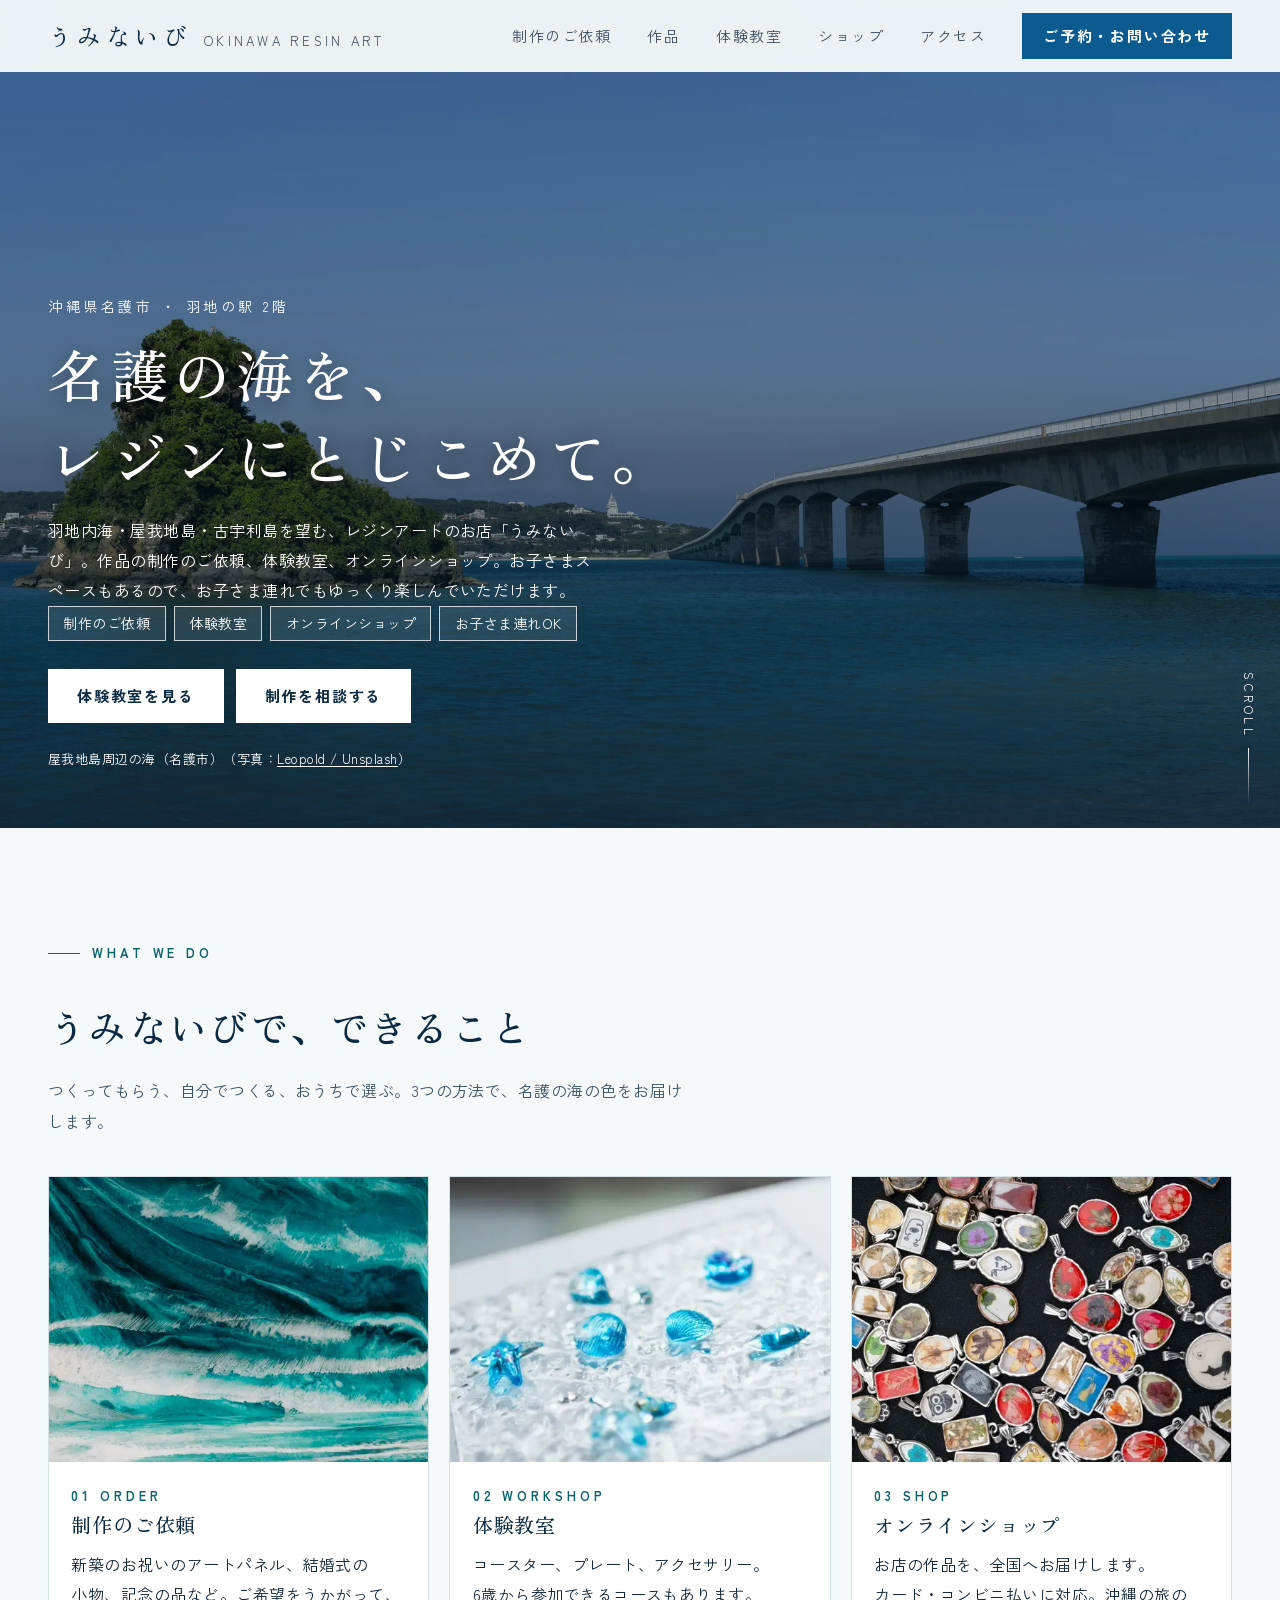
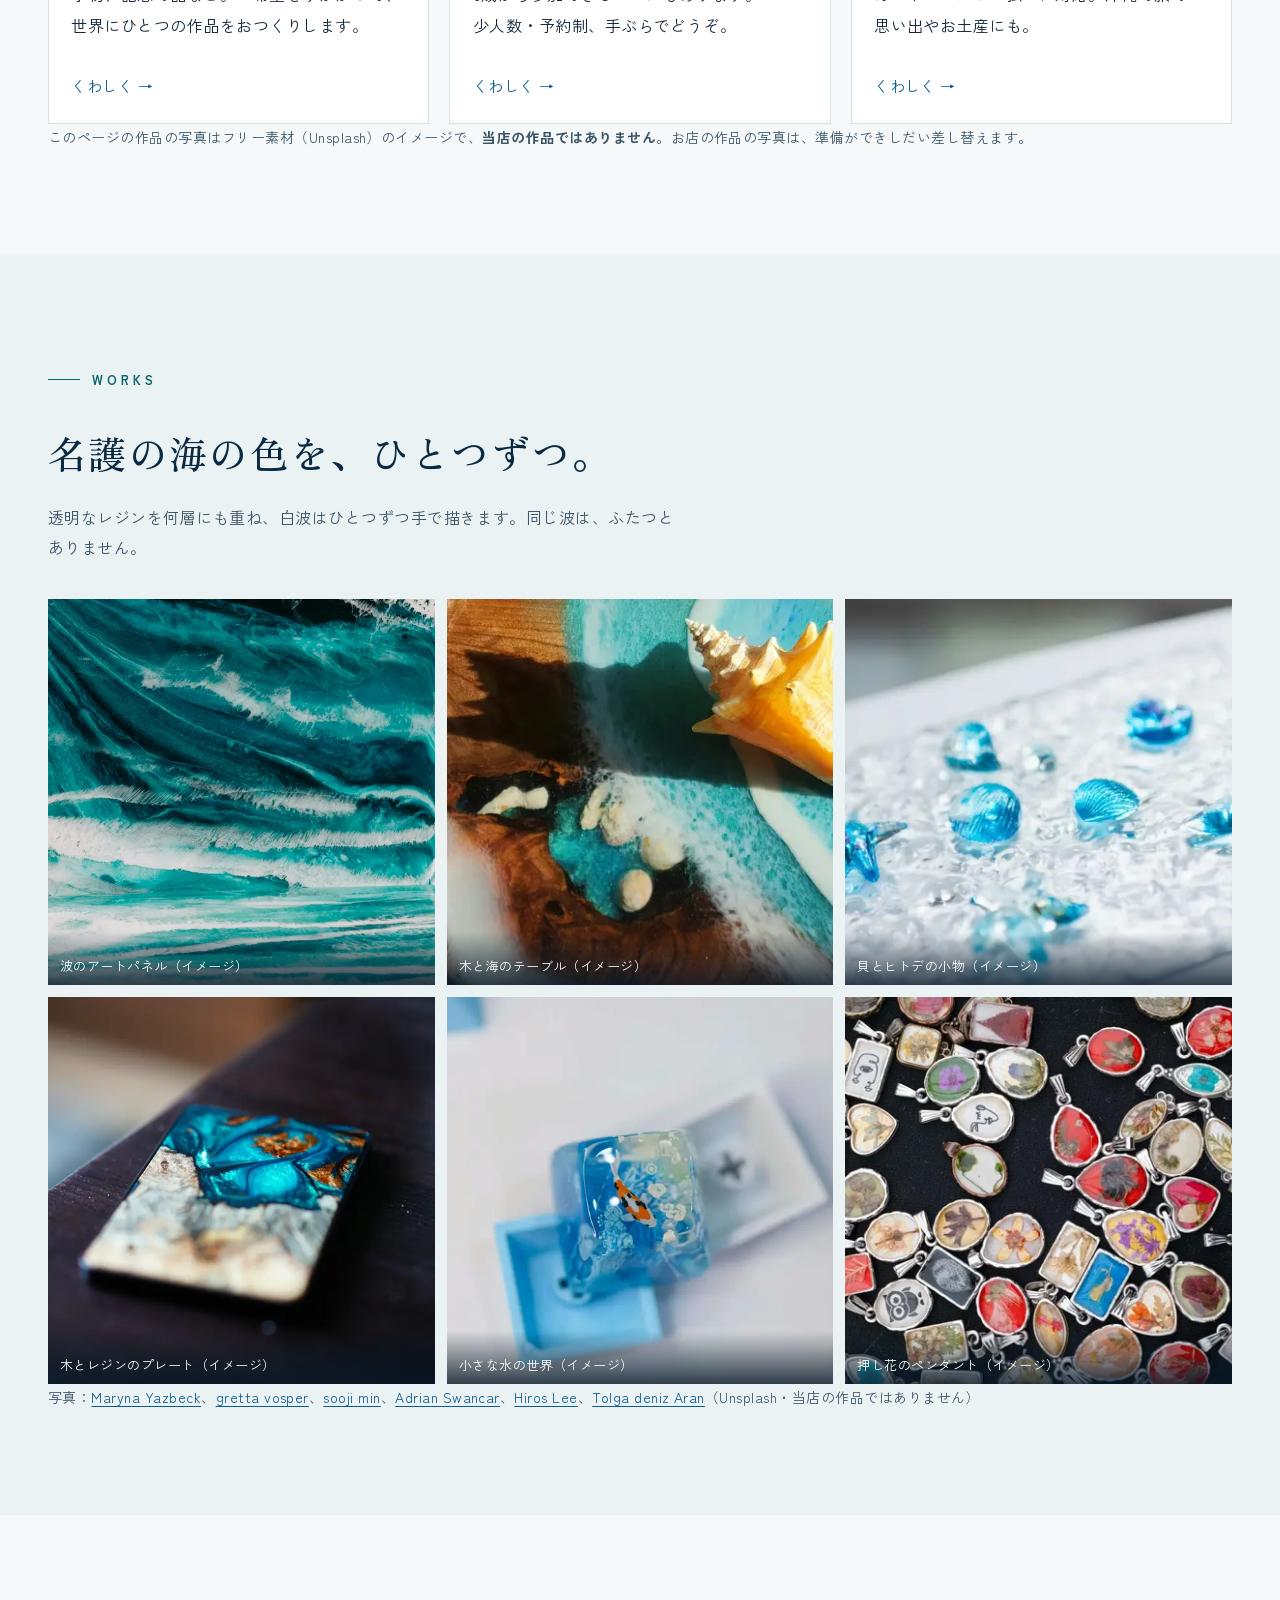
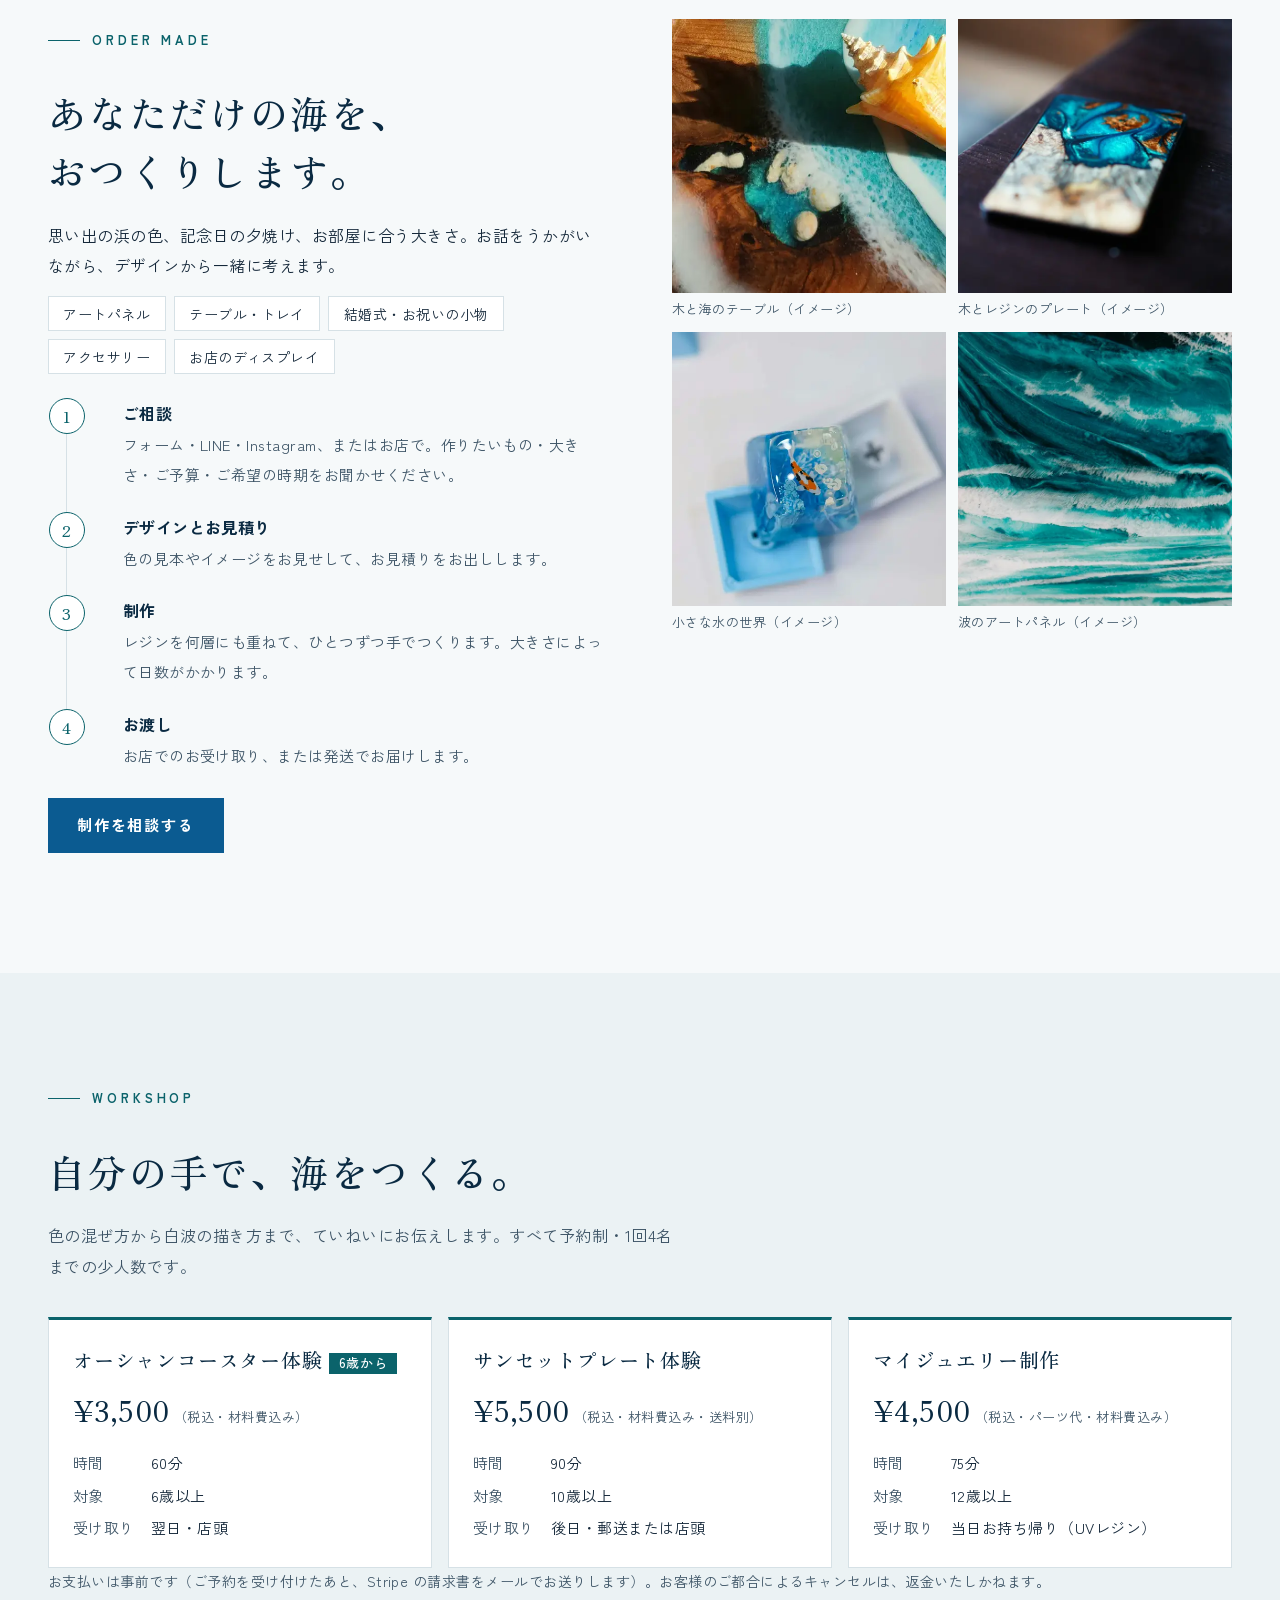
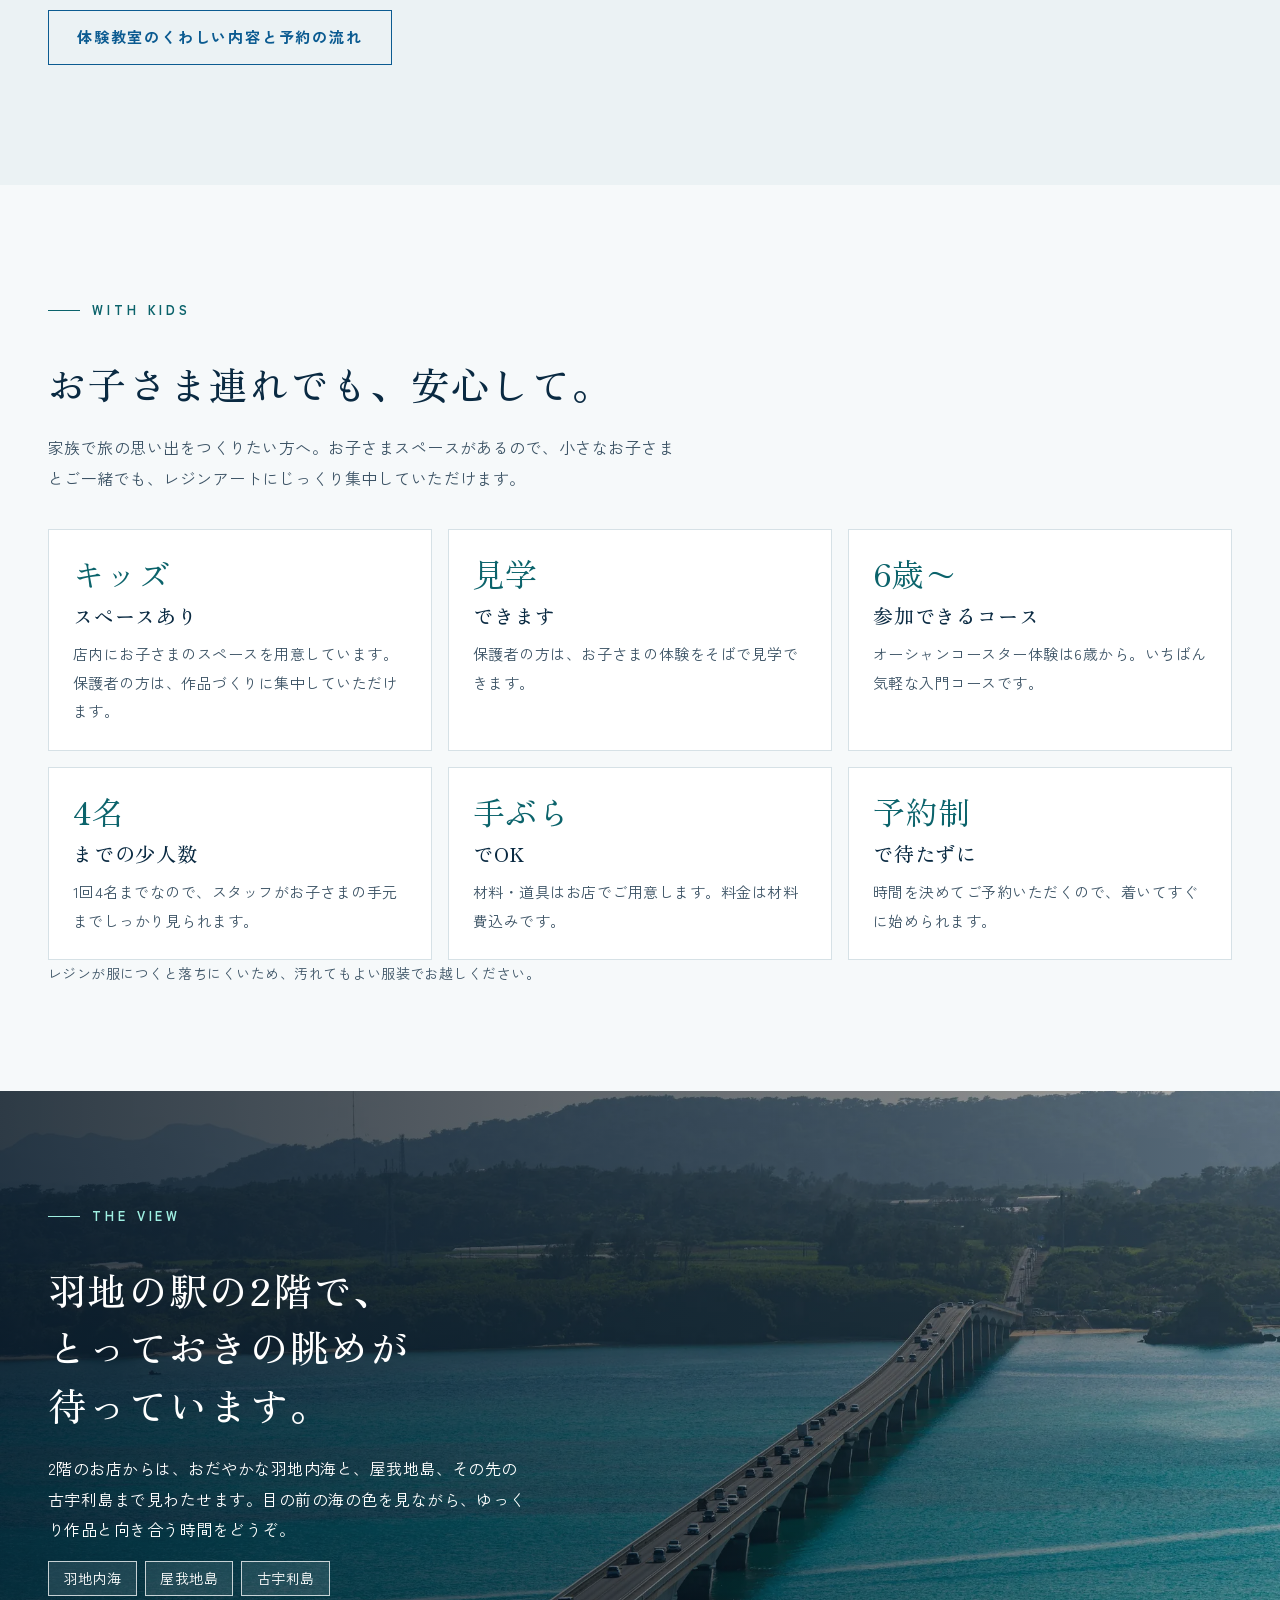
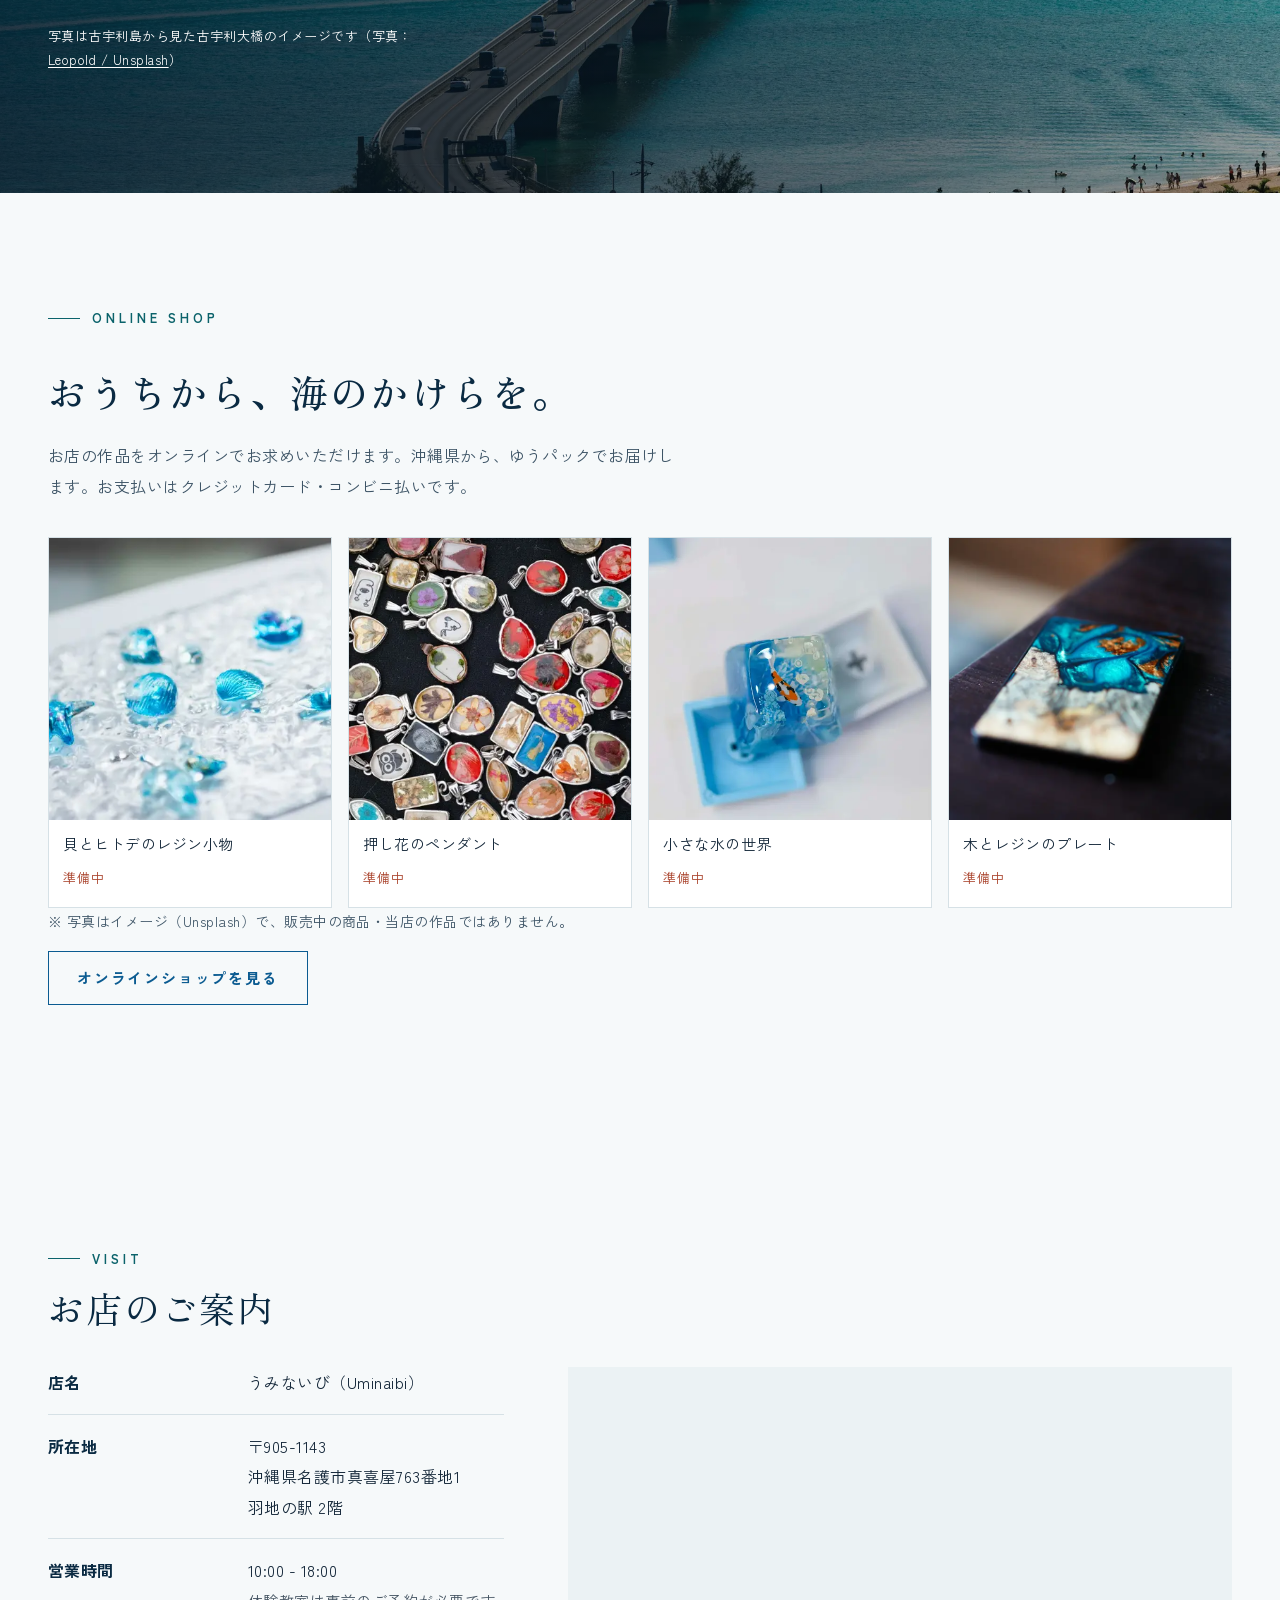
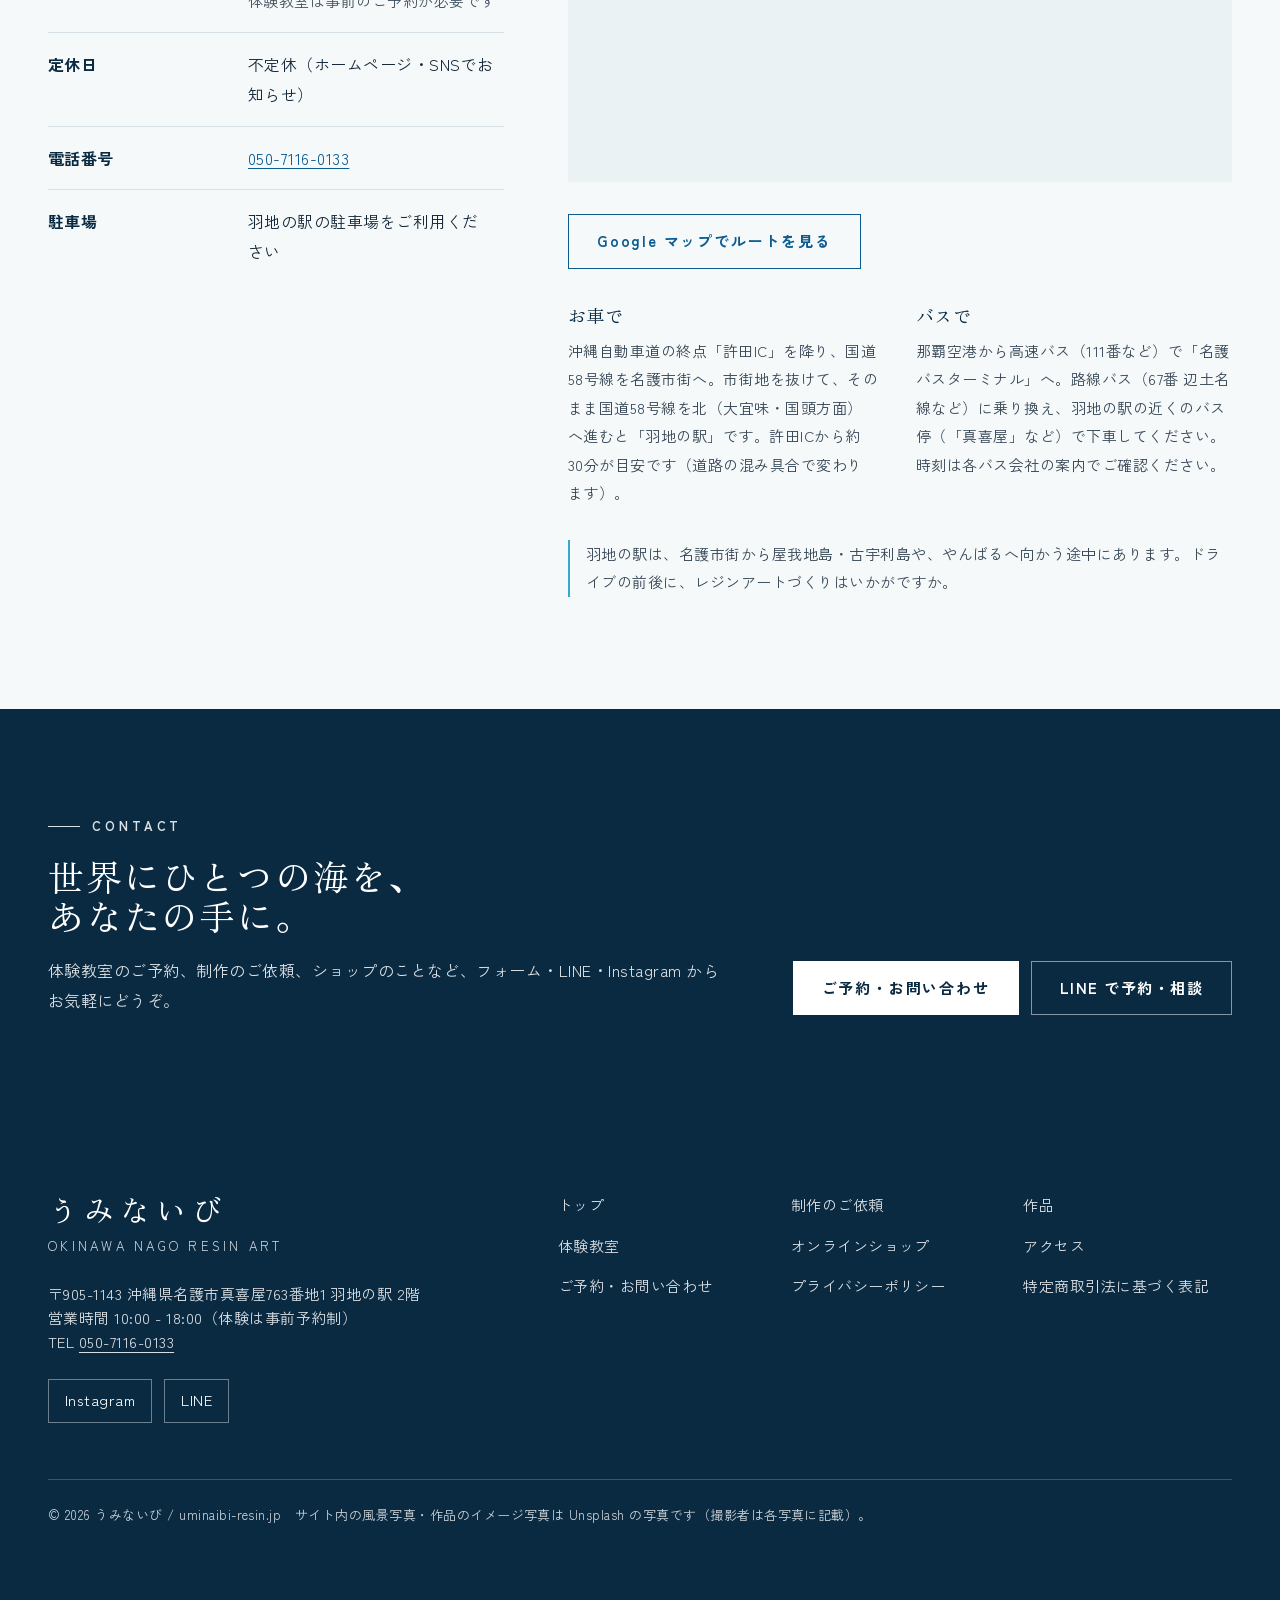
==== commit 73924aed: "トップページを新しい構成に（制作のご依頼・体験教室・ショップ・お子さま連れ・2階の眺め）、メニューの「コンセプト」を「制作のご依頼」に（未公開）（2026-11-04） Co-Authored-By:" ====
--- a/site/index.html
+++ b/site/index.html
@@ -5,12 +5,12 @@
   <meta charset="UTF-8">
   <meta name="viewport" content="width=device-width, initial-scale=1.0">
   <title>うみないび | 沖縄・名護市のレジンアート専門店</title>
-  <meta name="description" content="沖縄県名護市・羽地の駅のレジンアート専門店「うみないび」。屋我地島・古宇利島の蒼い海をイメージしたレジンアートの作品と、体験教室（予約制）。">
+  <meta name="description" content="沖縄県名護市・羽地の駅2階のレジンアート専門店「うみないび」。羽地内海・屋我地島・古宇利島を望むお店で、作品の制作のご依頼、体験教室（予約制・6歳から）、オンラインショップ。お子さまスペースあり。">
   <meta name="keywords" content="レジンアート,うみないび,沖縄,名護市,古宇利島,屋我地島,体験教室,ワークショップ">
   <meta property="og:type" content="website">
   <meta property="og:url" content="https://uminaibi-resin.jp/">
   <meta property="og:title" content="うみないび | 沖縄・名護市のレジンアート専門店">
-  <meta property="og:description" content="沖縄県名護市・羽地の駅のレジンアート専門店「うみないび」。屋我地島・古宇利島の蒼い海をイメージしたレジンアートの作品と、体験教室（予約制）。">
+  <meta property="og:description" content="沖縄県名護市・羽地の駅2階のレジンアート専門店「うみないび」。羽地内海・屋我地島・古宇利島を望むお店で、作品の制作のご依頼、体験教室（予約制・6歳から）、オンラインショップ。お子さまスペースあり。">
   <meta property="og:image" content="https://uminaibi-resin.jp/ogp.jpg">
   <meta property="og:locale" content="ja_JP">
   <meta property="og:site_name" content="うみないび">
@@ -20,6 +20,7 @@
   <!-- Tailwind（CSS ファイル。作り直しは bin/build-css.sh）と共通の CSS -->
   <link rel="stylesheet" href="css/tailwind.css?v=20261028-5">
   <link rel="stylesheet" href="css/style.css?v=20261028-5">
+  <link rel="stylesheet" href="css/home.css?v=20261104-1">
 </head>
 <body class="bg-sand text-ink antialiased">
 
@@ -33,10 +34,10 @@
         <span class="hidden text-xs tracking-[0.25em] text-ink/80 sm:inline">OKINAWA RESIN ART</span>
       </a>
       <nav aria-label="メインメニュー" class="hidden items-center gap-7 lg:flex xl:gap-9">
-          <a href="index.html#about" class="text-sm tracking-widest text-ink/80 hover:text-ocean">コンセプト</a>
+          <a href="index.html#order" class="text-sm tracking-widest text-ink/80 hover:text-ocean">制作のご依頼</a>
           <a href="index.html#works" class="text-sm tracking-widest text-ink/80 hover:text-ocean">作品</a>
           <a href="workshop.html" class="text-sm tracking-widest text-ink/80 hover:text-ocean">体験教室</a>
-          <a href="shop.html" class="text-sm tracking-widest text-ink/80 hover:text-ocean">ショップ</a>
+          <a href="/shop" class="text-sm tracking-widest text-ink/80 hover:text-ocean">ショップ</a>
           <a href="index.html#visit" class="text-sm tracking-widest text-ink/80 hover:text-ocean">アクセス</a>
           <a href="contact.html" class="btn !min-h-0 !px-5 !py-2 text-sm">ご予約・お問い合わせ</a>
       </nav>
@@ -50,10 +51,10 @@
     <!-- スマホのメニュー（画面いっぱい・白い地） -->
     <div id="mobile-menu" inert aria-label="メニュー" class="fixed inset-0 z-40 flex translate-x-full flex-col bg-sand px-6 pb-10 pt-24 transition-transform duration-500 lg:hidden">
       <nav aria-label="メニュー" class="flex flex-col border-t border-line">
-        <a href="index.html#about" class="flex items-center justify-between border-b border-line py-4 font-serif-jp text-xl tracking-widest text-ocean-deep">コンセプト<span aria-hidden="true" class="text-ocean-light">→</span></a>
+        <a href="index.html#order" class="flex items-center justify-between border-b border-line py-4 font-serif-jp text-xl tracking-widest text-ocean-deep">制作のご依頼<span aria-hidden="true" class="text-ocean-light">→</span></a>
         <a href="index.html#works" class="flex items-center justify-between border-b border-line py-4 font-serif-jp text-xl tracking-widest text-ocean-deep">作品<span aria-hidden="true" class="text-ocean-light">→</span></a>
         <a href="workshop.html" class="flex items-center justify-between border-b border-line py-4 font-serif-jp text-xl tracking-widest text-ocean-deep">体験教室<span aria-hidden="true" class="text-ocean-light">→</span></a>
-        <a href="shop.html" class="flex items-center justify-between border-b border-line py-4 font-serif-jp text-xl tracking-widest text-ocean-deep">ショップ<span aria-hidden="true" class="text-ocean-light">→</span></a>
+        <a href="/shop" class="flex items-center justify-between border-b border-line py-4 font-serif-jp text-xl tracking-widest text-ocean-deep">ショップ<span aria-hidden="true" class="text-ocean-light">→</span></a>
         <a href="index.html#visit" class="flex items-center justify-between border-b border-line py-4 font-serif-jp text-xl tracking-widest text-ocean-deep">アクセス<span aria-hidden="true" class="text-ocean-light">→</span></a>
       </nav>
       <a href="contact.html" class="btn mt-8 w-full">ご予約・お問い合わせ</a>
@@ -61,169 +62,173 @@
     </div>
   </header>
 
-  <main id="main" tabindex="-1">
-    <!-- 最初の画面：海の写真を大きく（2026-10-28 リビルド。イラストは使わない） -->
-    <section aria-label="うみないび">
-      <div class="h-[58svh] min-h-[20rem] w-full overflow-hidden pt-16 sm:h-[82svh] sm:max-h-[56rem] sm:pt-[4.5rem]">
-        <img src="images/photos/yagaji-1000.webp" srcset="images/photos/yagaji-1000.webp 1000w, images/photos/yagaji-2000.webp 2000w" sizes="100vw" width="2000" height="1333" alt="青く透き通った海にかかる長い橋と、緑におおわれた小さな岩の島" class="photo object-[30%_50%]" fetchpriority="high">
-      </div>
-      <div class="mx-auto max-w-7xl px-5 sm:px-8 lg:px-12">
-        <div class="flex justify-end"><p class="photo-credit mt-2">屋我地島周辺の海（名護市）（写真：<a href="https://unsplash.com/photos/JNhMWmPNcEk" target="_blank" rel="noopener noreferrer">Leopold / Unsplash<span class="sr-only">（新しいタブで開きます）</span></a>）</p></div>
-        <div class="grid gap-8 pb-16 pt-8 sm:pb-24 sm:pt-12 lg:grid-cols-12 lg:gap-12">
-          <div class="lg:col-span-7">
-            <p class="eyebrow">Okinawa Nago Resin Art</p>
-            <h1 class="mt-5 font-serif-jp text-[1.8rem] leading-snug tracking-wide text-ocean-deep sm:text-6xl sm:tracking-wider sm:leading-tight">名護の蒼い海を、<br>そのまま閉じ込める。</h1>
-          </div>
-          <div class="lg:col-span-5 lg:pt-12">
-            <p class="text-sm text-ink/85 sm:text-base">沖縄県名護市・羽地の駅にあるレジンアートのお店「うみないび」。屋我地島や古宇利島をめぐる、透き通った蒼い海の色を、レジンの作品と体験教室でお届けします。</p>
-            <div class="mt-8 flex flex-col gap-3 sm:flex-row">
-              <a href="workshop.html" class="btn">体験教室を見る</a>
-              <a href="#works" class="btn-line">作品のイメージ</a>
-            </div>
-          </div>
-        </div>
-      </div>
-    </section>
-
-    <!-- コンセプト（旧 concept.html） -->
-    <section id="about" class="border-t border-line py-16 sm:py-28">
-      <div class="mx-auto grid max-w-7xl gap-10 px-5 sm:px-8 lg:grid-cols-12 lg:gap-16 lg:px-12">
-        <div class="reveal lg:col-span-5">
-          <p class="eyebrow">Concept</p>
-          <h2 class="mt-4 font-serif-jp text-3xl leading-snug tracking-wider text-ocean-deep sm:text-4xl">海の恵みと、<br>お守りを。</h2>
-          <figure class="mt-10 hidden lg:block">
-            <div class="aspect-[4/3] overflow-hidden"><img src="images/photos/kouri-1000.webp" srcset="images/photos/kouri-1000.webp 1000w, images/photos/kouri-2000.webp 2000w" sizes="(min-width: 1024px) 40vw, 100vw" width="2000" height="1333" alt="古宇利大橋と、エメラルドグリーンから深い青へ変わる海" class="photo " loading="lazy" decoding="async"></div>
-            <figcaption><p class="photo-credit mt-2">古宇利島から見た古宇利大橋（写真：<a href="https://unsplash.com/photos/1xzotTtPWsc" target="_blank" rel="noopener noreferrer">Leopold / Unsplash<span class="sr-only">（新しいタブで開きます）</span></a>）</p></figcaption>
-          </figure>
-        </div>
-        <div class="reveal space-y-10 lg:col-span-7">
-          <div>
-            <h3 class="font-serif-jp text-xl text-ocean-deep sm:text-2xl">店名「うみないび」</h3>
-            <p class="mt-4 text-sm text-ink/85 sm:text-base">沖縄の古い言葉をもとにした造語です。沖縄の海は、昔から人々に豊かな「恵み」を与え、旅の安全を願う「お守り」でもありました。その海の力をアートの形にして、毎日の暮らしに飾れる「海の恵みとお守り」としてお届けしたい。そんな想いで名づけました。</p>
-          </div>
-          <div>
-            <h3 class="font-serif-jp text-xl text-ocean-deep sm:text-2xl">その日、その時の海の色</h3>
-            <p class="mt-4 text-sm text-ink/85 sm:text-base">名護の海は、時間や天気、潮の満ち引きで表情を大きく変えます。浅瀬の砂にさす光、沖の深い藍色、日が沈む前の金色。実際に海を見て、その色の重なりをレジンで表しています。作品に使う砂や貝殻などの素材にもこだわっています。</p>
-          </div>
-          <div>
-            <h3 class="font-serif-jp text-xl text-ocean-deep sm:text-2xl">何層も重ねる手仕事</h3>
-            <p class="mt-4 text-sm text-ink/85 sm:text-base">透明なエポキシレジンを、日数をかけて何層にも重ねてつくります。青、白波、きらめき、そして深み。層を重ねることで、底まで透き通るような奥行きが生まれます。打ち寄せる白波は一つずつ手で描くので、同じ波はふたつとありません。</p>
-          </div>
-          <figure class="lg:hidden">
-            <div class="aspect-[4/3] overflow-hidden"><img src="images/photos/kouri-1000.webp" srcset="images/photos/kouri-1000.webp 1000w, images/photos/kouri-2000.webp 2000w" sizes="100vw" width="2000" height="1333" alt="古宇利大橋と、エメラルドグリーンから深い青へ変わる海" class="photo " loading="lazy" decoding="async"></div>
-            <figcaption><p class="photo-credit mt-2">古宇利島から見た古宇利大橋（写真：<a href="https://unsplash.com/photos/1xzotTtPWsc" target="_blank" rel="noopener noreferrer">Leopold / Unsplash<span class="sr-only">（新しいタブで開きます）</span></a>）</p></figcaption>
-          </figure>
-        </div>
-      </div>
-    </section>
-
-    <!-- 作品のイメージ（旧 gallery.html） -->
-    <section id="works" class="bg-white py-16 sm:py-28">
-      <div class="mx-auto max-w-7xl px-5 sm:px-8 lg:px-12">
-        <div class="reveal flex flex-wrap items-end justify-between gap-6">
-          <div>
-            <p class="eyebrow">Works</p>
-            <h2 class="mt-4 font-serif-jp text-3xl tracking-wider text-ocean-deep sm:text-4xl">レジンアートのイメージ</h2>
-          </div>
-          <p class="max-w-md text-sm text-ink/80">写真はフリー素材（Unsplash）のイメージで、<strong class="font-bold text-ink">当店の作品ではありません</strong>。お店の作品の写真は、準備ができしだい差し替えます。</p>
-        </div>
-        <div class="mt-10 grid grid-cols-2 gap-x-4 gap-y-8 sm:mt-14 sm:gap-x-8 sm:gap-y-12 lg:grid-cols-3">
-          <figure class="reveal">
-            <div class="aspect-[4/5] overflow-hidden bg-sand-dark"><img src="images/gallery/ocean-wave-panel-600.webp" srcset="images/gallery/ocean-wave-panel-600.webp 600w, images/gallery/ocean-wave-panel-1200.webp 1200w" sizes="(min-width: 1024px) 30vw, 50vw" width="600" height="750" alt="青緑の海に白い波が何本も重なる、レジンアートのパネルの写真" class="photo" loading="lazy" decoding="async"></div>
-            <figcaption class="mt-3">
-              <span class="block font-serif-jp text-base text-ocean-deep sm:text-lg">海の波のアートパネル</span>
-              <span class="mt-1 hidden text-sm text-ink/80 sm:block">青と白を何層にも重ね、打ち寄せる波を描いたアートパネル。</span>
-            </figcaption>
-          </figure>
-          <figure class="reveal">
-            <div class="aspect-[4/5] overflow-hidden bg-sand-dark"><img src="images/gallery/wood-ocean-table-600.webp" srcset="images/gallery/wood-ocean-table-600.webp 600w, images/gallery/wood-ocean-table-1200.webp 1200w" sizes="(min-width: 1024px) 30vw, 50vw" width="600" height="750" alt="木目の板に青い海と白い波を流し込み、巻き貝を置いたレジンアートの写真" class="photo" loading="lazy" decoding="async"></div>
-            <figcaption class="mt-3">
-              <span class="block font-serif-jp text-base text-ocean-deep sm:text-lg">木と海のレジンテーブル</span>
-              <span class="mt-1 hidden text-sm text-ink/80 sm:block">木の板と組み合わせ、浜辺に寄せる波と貝を表したもの。</span>
-            </figcaption>
-          </figure>
-          <figure class="reveal">
-            <div class="aspect-[4/5] overflow-hidden bg-sand-dark"><img src="images/gallery/seashell-resin-600.webp" srcset="images/gallery/seashell-resin-600.webp 600w, images/gallery/seashell-resin-1200.webp 1200w" sizes="(min-width: 1024px) 30vw, 50vw" width="600" height="750" alt="青く透き通った貝殻やヒトデの形のレジン小物が並ぶ写真" class="photo" loading="lazy" decoding="async"></div>
-            <figcaption class="mt-3">
-              <span class="block font-serif-jp text-base text-ocean-deep sm:text-lg">貝とヒトデのレジン小物</span>
-              <span class="mt-1 hidden text-sm text-ink/80 sm:block">透明なレジンで、貝殻やヒトデの形をかたどった小物。</span>
-            </figcaption>
-          </figure>
-          <figure class="reveal">
-            <div class="aspect-[4/5] overflow-hidden bg-sand-dark"><img src="images/gallery/wood-resin-piece-600.webp" srcset="images/gallery/wood-resin-piece-600.webp 600w, images/gallery/wood-resin-piece-1200.webp 1200w" sizes="(min-width: 1024px) 30vw, 50vw" width="600" height="750" alt="木と青いレジンを組み合わせた小さな板の写真" class="photo" loading="lazy" decoding="async"></div>
-            <figcaption class="mt-3">
-              <span class="block font-serif-jp text-base text-ocean-deep sm:text-lg">木とレジンのプレート</span>
-              <span class="mt-1 hidden text-sm text-ink/80 sm:block">木の模様とレジンの青を組み合わせた小さなプレート。</span>
-            </figcaption>
-          </figure>
-          <figure class="reveal">
-            <div class="aspect-[4/5] overflow-hidden bg-sand-dark"><img src="images/gallery/koi-resin-cube-600.webp" srcset="images/gallery/koi-resin-cube-600.webp 600w, images/gallery/koi-resin-cube-1200.webp 1200w" sizes="(min-width: 1024px) 30vw, 50vw" width="600" height="750" alt="水色のレジンの中に小さな魚と泡を閉じ込めた、四角い作品の写真" class="photo" loading="lazy" decoding="async"></div>
-            <figcaption class="mt-3">
-              <span class="block font-serif-jp text-base text-ocean-deep sm:text-lg">小さな水の世界</span>
-              <span class="mt-1 hidden text-sm text-ink/80 sm:block">透明なレジンの中に、水と泳ぐ魚を閉じ込めた小品。</span>
-            </figcaption>
-          </figure>
-          <figure class="reveal">
-            <div class="aspect-[4/5] overflow-hidden bg-sand-dark"><img src="images/gallery/flower-pendants-600.webp" srcset="images/gallery/flower-pendants-600.webp 600w, images/gallery/flower-pendants-1200.webp 1200w" sizes="(min-width: 1024px) 30vw, 50vw" width="600" height="750" alt="押し花や絵をレジンで閉じ込めたペンダントがたくさん並ぶ写真" class="photo" loading="lazy" decoding="async"></div>
-            <figcaption class="mt-3">
-              <span class="block font-serif-jp text-base text-ocean-deep sm:text-lg">押し花のレジンペンダント</span>
-              <span class="mt-1 hidden text-sm text-ink/80 sm:block">押し花や絵をレジンで閉じ込めたペンダント。</span>
-            </figcaption>
-          </figure>
-        </div>
-        <p class="mt-10 text-xs leading-relaxed text-ink/80">写真：<a href="https://unsplash.com/photos/bT2XiJtcQ1M" target="_blank" rel="noopener noreferrer" class="underline">Maryna Yazbeck<span class="sr-only">（海の波のアートパネル・新しいタブで開きます）</span></a>、<a href="https://unsplash.com/photos/NY9_irZB7Nw" target="_blank" rel="noopener noreferrer" class="underline">gretta vosper<span class="sr-only">（木と海のレジンテーブル・新しいタブで開きます）</span></a>、<a href="https://unsplash.com/photos/RCQRGEB4esk" target="_blank" rel="noopener noreferrer" class="underline">sooji min<span class="sr-only">（貝とヒトデのレジン小物・新しいタブで開きます）</span></a>、<a href="https://unsplash.com/photos/Iuqa-9j8pSU" target="_blank" rel="noopener noreferrer" class="underline">Adrian Swancar<span class="sr-only">（木とレジンのプレート・新しいタブで開きます）</span></a>、<a href="https://unsplash.com/photos/IYflkEc_lkw" target="_blank" rel="noopener noreferrer" class="underline">Hiros Lee<span class="sr-only">（小さな水の世界・新しいタブで開きます）</span></a>、<a href="https://unsplash.com/photos/Cgp-CkpTJ_o" target="_blank" rel="noopener noreferrer" class="underline">Tolga deniz Aran<span class="sr-only">（押し花のレジンペンダント・新しいタブで開きます）</span></a>（Unsplash）</p>
-        <div class="reveal mt-12 flex flex-col gap-6 border-t border-line pt-10 sm:flex-row sm:items-center sm:justify-between">
-          <p class="text-sm text-ink/85 sm:text-base">新築のお祝いの大きなアートパネル、結婚式の小物など、<br class="hidden sm:inline">オーダーメイドのご相談も承ります。</p>
-          <div class="flex flex-col gap-3 sm:flex-row">
-            <a href="contact.html" class="btn">制作のご相談</a>
-            <a href="shop.html" class="btn-line">オンラインショップ</a>
-          </div>
-        </div>
-      </div>
-    </section>
-
-    <!-- 体験教室（くわしくは workshop.html） -->
-    <section id="workshop" class="py-16 sm:py-28">
-      <div class="mx-auto grid max-w-7xl gap-10 px-5 sm:px-8 lg:grid-cols-12 lg:gap-16 lg:px-12">
-        <div class="reveal lg:col-span-4">
-          <p class="eyebrow">Workshop</p>
-          <h2 class="mt-4 font-serif-jp text-3xl leading-snug tracking-wider text-ocean-deep sm:text-4xl">自分の手で、<br>海をつくる。</h2>
-          <p class="mt-6 text-sm text-ink/85 sm:text-base">はじめての方も、お子さまも。少人数の予約制で、色の混ぜ方から白波の描き方まで、ていねいにお伝えします。</p>
-        </div>
-        <div class="reveal lg:col-span-8">
-          <ul class="border-b border-line">
-            <li class="grid gap-1 border-t border-line py-5 sm:grid-cols-12 sm:items-baseline sm:gap-6">
-              <span class="font-serif-jp text-lg text-ocean-deep sm:col-span-4 sm:text-xl">オーシャンコースター体験</span>
-              <span class="text-sm text-ink/80 sm:col-span-2">60分・6歳以上</span>
-              <span class="whitespace-nowrap text-sm text-ink/80 sm:col-span-2 sm:text-right">¥3,500<span class="text-xs">（税込）</span></span>
-              <span class="text-sm text-ink/80 sm:col-span-4 sm:text-right">翌日お引き取り（店頭）</span>
-            </li>
-            <li class="grid gap-1 border-t border-line py-5 sm:grid-cols-12 sm:items-baseline sm:gap-6">
-              <span class="font-serif-jp text-lg text-ocean-deep sm:col-span-4 sm:text-xl">サンセットプレート体験</span>
-              <span class="text-sm text-ink/80 sm:col-span-2">90分・10歳以上</span>
-              <span class="whitespace-nowrap text-sm text-ink/80 sm:col-span-2 sm:text-right">¥5,500<span class="text-xs">（税込）</span></span>
-              <span class="text-sm text-ink/80 sm:col-span-4 sm:text-right">後日お渡し（郵送・店頭）</span>
-            </li>
-            <li class="grid gap-1 border-t border-line py-5 sm:grid-cols-12 sm:items-baseline sm:gap-6">
-              <span class="font-serif-jp text-lg text-ocean-deep sm:col-span-4 sm:text-xl">マイジュエリー制作</span>
-              <span class="text-sm text-ink/80 sm:col-span-2">75分・12歳以上</span>
-              <span class="whitespace-nowrap text-sm text-ink/80 sm:col-span-2 sm:text-right">¥4,500<span class="text-xs">（税込）</span></span>
-              <span class="text-sm text-ink/80 sm:col-span-4 sm:text-right">当日お持ち帰り（UVレジン）</span>
-            </li>
+  <main id="main" tabindex="-1" class="home">
+    <!-- 最初の画面（2026-11-04 新しい構成：写真の上に文字） -->
+    <section class="hero" aria-label="うみないび">
+      <img src="images/photos/yagaji-1000.webp" srcset="images/photos/yagaji-1000.webp 1000w, images/photos/yagaji-2000.webp 2000w" sizes="100vw" width="2000" height="1333" alt="青く透き通った海にかかる長い橋と、緑におおわれた小さな岩の島" fetchpriority="high">
+      <div class="wrap">
+        <p class="place">沖縄県名護市 ・ 羽地の駅 2階</p>
+        <h1>名護の海を、<br>レジンにとじこめて。</h1>
+        <p class="sub">羽地内海・屋我地島・古宇利島を望む、レジンアートのお店「うみないび」。作品の制作のご依頼、体験教室、オンラインショップ。お子さまスペースもあるので、お子さま連れでもゆっくり楽しんでいただけます。</p>
+        <ul class="chips" aria-label="できること">
+          <li>制作のご依頼</li><li>体験教室</li><li>オンラインショップ</li><li>お子さま連れOK</li>
+        </ul>
+        <div class="row">
+          <a class="btn-white" href="workshop.html">体験教室を見る</a>
+          <a class="btn-white" href="#order">制作を相談する</a>
+        </div>
+        <p class="credit">屋我地島周辺の海（名護市）（写真：<a href="https://unsplash.com/photos/JNhMWmPNcEk" target="_blank" rel="noopener noreferrer">Leopold / Unsplash<span class="sr-only">（新しいタブで開きます）</span></a>）</p>
+      </div>
+      <span class="scroll" aria-hidden="true">SCROLL</span>
+    </section>
+
+    <!-- できること（3つ） -->
+    <section class="np">
+      <div class="wrap">
+        <p class="eyebrow">What we do</p>
+        <h2 class="h2">うみないびで、できること</h2>
+        <p class="lead">つくってもらう、自分でつくる、おうちで選ぶ。3つの方法で、名護の海の色をお届けします。</p>
+        <div class="svc">
+          <a href="#order">
+            <div class="ph"><img src="images/gallery/ocean-wave-panel-600.webp" alt="" loading="lazy" width="600" height="450"></div>
+            <div class="bd"><div class="num">01 ORDER</div><h3 class="h3">制作のご依頼</h3><p>新築のお祝いのアートパネル、結婚式の小物、記念の品など。ご希望をうかがって、世界にひとつの作品をおつくりします。</p></div>
+            <span class="more" aria-hidden="true">くわしく →</span>
+          </a>
+          <a href="#workshop">
+            <div class="ph"><img src="images/gallery/seashell-resin-600.webp" alt="" loading="lazy" width="600" height="450"></div>
+            <div class="bd"><div class="num">02 WORKSHOP</div><h3 class="h3">体験教室</h3><p>コースター、プレート、アクセサリー。6歳から参加できるコースもあります。少人数・予約制、手ぶらでどうぞ。</p></div>
+            <span class="more" aria-hidden="true">くわしく →</span>
+          </a>
+          <a href="#shop">
+            <div class="ph"><img src="images/gallery/flower-pendants-600.webp" alt="" loading="lazy" width="600" height="450"></div>
+            <div class="bd"><div class="num">03 SHOP</div><h3 class="h3">オンラインショップ</h3><p>お店の作品を、全国へお届けします。カード・コンビニ払いに対応。沖縄の旅の思い出やお土産にも。</p></div>
+            <span class="more" aria-hidden="true">くわしく →</span>
+          </a>
+        </div>
+        <p class="note">このページの作品の写真はフリー素材（Unsplash）のイメージで、<strong>当店の作品ではありません</strong>。お店の作品の写真は、準備ができしだい差し替えます。</p>
+      </div>
+    </section>
+
+    <!-- 作品 -->
+    <section id="works" class="np band">
+      <div class="wrap">
+        <p class="eyebrow">Works</p>
+        <h2 class="h2">名護の海の色を、ひとつずつ。</h2>
+        <p class="lead">透明なレジンを何層にも重ね、白波はひとつずつ手で描きます。同じ波は、ふたつとありません。</p>
+        <div class="works">
+          <figure><img src="images/gallery/ocean-wave-panel-600.webp" alt="青緑の海に白い波が何本も重なる、レジンアートのパネルの写真" loading="lazy" width="600" height="600"><figcaption>波のアートパネル（イメージ）</figcaption></figure>
+          <figure><img src="images/gallery/wood-ocean-table-600.webp" alt="木目の板に青い海と白い波を流し込み、巻き貝を置いたレジンアートの写真" loading="lazy" width="600" height="600"><figcaption>木と海のテーブル（イメージ）</figcaption></figure>
+          <figure><img src="images/gallery/seashell-resin-600.webp" alt="青く透き通った貝殻やヒトデの形のレジン小物が並ぶ写真" loading="lazy" width="600" height="600"><figcaption>貝とヒトデの小物（イメージ）</figcaption></figure>
+          <figure><img src="images/gallery/wood-resin-piece-600.webp" alt="木と青いレジンを組み合わせた小さな板の写真" loading="lazy" width="600" height="600"><figcaption>木とレジンのプレート（イメージ）</figcaption></figure>
+          <figure><img src="images/gallery/koi-resin-cube-600.webp" alt="水色のレジンの中に小さな魚と泡を閉じ込めた、四角い作品の写真" loading="lazy" width="600" height="600"><figcaption>小さな水の世界（イメージ）</figcaption></figure>
+          <figure><img src="images/gallery/flower-pendants-600.webp" alt="押し花や絵をレジンで閉じ込めたペンダントがたくさん並ぶ写真" loading="lazy" width="600" height="600"><figcaption>押し花のペンダント（イメージ）</figcaption></figure>
+        </div>
+        <p class="note">写真：<a class="text-link" href="https://unsplash.com/photos/bT2XiJtcQ1M" target="_blank" rel="noopener noreferrer">Maryna Yazbeck<span class="sr-only">（新しいタブで開きます）</span></a>、<a class="text-link" href="https://unsplash.com/photos/NY9_irZB7Nw" target="_blank" rel="noopener noreferrer">gretta vosper<span class="sr-only">（新しいタブで開きます）</span></a>、<a class="text-link" href="https://unsplash.com/photos/RCQRGEB4esk" target="_blank" rel="noopener noreferrer">sooji min<span class="sr-only">（新しいタブで開きます）</span></a>、<a class="text-link" href="https://unsplash.com/photos/Iuqa-9j8pSU" target="_blank" rel="noopener noreferrer">Adrian Swancar<span class="sr-only">（新しいタブで開きます）</span></a>、<a class="text-link" href="https://unsplash.com/photos/IYflkEc_lkw" target="_blank" rel="noopener noreferrer">Hiros Lee<span class="sr-only">（新しいタブで開きます）</span></a>、<a class="text-link" href="https://unsplash.com/photos/Cgp-CkpTJ_o" target="_blank" rel="noopener noreferrer">Tolga deniz Aran<span class="sr-only">（新しいタブで開きます）</span></a>（Unsplash・当店の作品ではありません）</p>
+      </div>
+    </section>
+
+    <!-- 制作のご依頼 -->
+    <section id="order" class="np">
+      <div class="wrap split">
+        <div>
+          <p class="eyebrow">Order made</p>
+          <h2 class="h2">あなただけの海を、<br>おつくりします。</h2>
+          <p>思い出の浜の色、記念日の夕焼け、お部屋に合う大きさ。お話をうかがいながら、デザインから一緒に考えます。</p>
+          <ul class="uses" aria-label="ご依頼の例">
+            <li>アートパネル</li><li>テーブル・トレイ</li><li>結婚式・お祝いの小物</li><li>アクセサリー</li><li>お店のディスプレイ</li>
           </ul>
-          <p class="mt-4 text-sm text-ink/80">料金は材料費込み・税込です。サンセットプレートの郵送は送料が別にかかります。</p>
-          <a href="workshop.html" class="btn mt-8">体験教室のくわしい内容と予約の流れ</a>
-        </div>
-      </div>
-    </section>
-
-    <!-- 海の写真（区切り） -->
-    <figure class="relative">
-      <div class="h-[46svh] min-h-[16rem] overflow-hidden sm:h-[70svh]"><img src="images/photos/motobu-1000.webp" srcset="images/photos/motobu-1000.webp 1000w, images/photos/motobu-2000.webp 2000w" sizes="100vw" width="2000" height="1333" alt="波の立つ青い海と、手前のごつごつした岩場" class="photo " loading="lazy" decoding="async"></div>
-      <figcaption class="mx-auto flex max-w-7xl justify-end px-5 sm:px-8 lg:px-12"><p class="photo-credit mt-2">本部町の海（写真：<a href="https://unsplash.com/photos/AJCEOdljrV0" target="_blank" rel="noopener noreferrer">Leopold / Unsplash<span class="sr-only">（新しいタブで開きます）</span></a>）</p></figcaption>
-    </figure>
-
-    <!-- アクセス（旧 access.html） -->
+          <ol class="flow">
+            <li><b>ご相談</b><span>フォーム・LINE・Instagram、またはお店で。作りたいもの・大きさ・ご予算・ご希望の時期をお聞かせください。</span></li>
+            <li><b>デザインとお見積り</b><span>色の見本やイメージをお見せして、お見積りをお出しします。</span></li>
+            <li><b>制作</b><span>レジンを何層にも重ねて、ひとつずつ手でつくります。大きさによって日数がかかります。</span></li>
+            <li><b>お渡し</b><span>お店でのお受け取り、または発送でお届けします。</span></li>
+          </ol>
+          <p style="margin-top:1.75rem"><a class="btn" href="contact.html">制作を相談する</a></p>
+        </div>
+        <div class="examples">
+          <figure><img src="images/gallery/wood-ocean-table-600.webp" alt="木目の板に青い海と白い波を流し込んだテーブルの写真" loading="lazy" width="600" height="600"><figcaption>木と海のテーブル（イメージ）</figcaption></figure>
+          <figure><img src="images/gallery/wood-resin-piece-600.webp" alt="木と青いレジンを組み合わせたプレートの写真" loading="lazy" width="600" height="600"><figcaption>木とレジンのプレート（イメージ）</figcaption></figure>
+          <figure><img src="images/gallery/koi-resin-cube-600.webp" alt="小さな魚を閉じ込めたレジンの写真" loading="lazy" width="600" height="600"><figcaption>小さな水の世界（イメージ）</figcaption></figure>
+          <figure><img src="images/gallery/ocean-wave-panel-600.webp" alt="白い波が重なるアートパネルの写真" loading="lazy" width="600" height="600"><figcaption>波のアートパネル（イメージ）</figcaption></figure>
+        </div>
+      </div>
+    </section>
+
+    <!-- 体験教室 -->
+    <section id="workshop" class="np band">
+      <div class="wrap">
+        <p class="eyebrow">Workshop</p>
+        <h2 class="h2">自分の手で、海をつくる。</h2>
+        <p class="lead">色の混ぜ方から白波の描き方まで、ていねいにお伝えします。すべて予約制・1回4名までの少人数です。</p>
+        <div class="courses">
+          <div class="course">
+            <h3 class="h3">オーシャンコースター体験<span class="kid">6歳から</span></h3>
+            <p class="price">¥3,500<small>（税込・材料費込み）</small></p>
+            <dl><dt>時間</dt><dd>60分</dd><dt>対象</dt><dd>6歳以上</dd><dt>受け取り</dt><dd>翌日・店頭</dd></dl>
+          </div>
+          <div class="course">
+            <h3 class="h3">サンセットプレート体験</h3>
+            <p class="price">¥5,500<small>（税込・材料費込み・送料別）</small></p>
+            <dl><dt>時間</dt><dd>90分</dd><dt>対象</dt><dd>10歳以上</dd><dt>受け取り</dt><dd>後日・郵送または店頭</dd></dl>
+          </div>
+          <div class="course">
+            <h3 class="h3">マイジュエリー制作</h3>
+            <p class="price">¥4,500<small>（税込・パーツ代・材料費込み）</small></p>
+            <dl><dt>時間</dt><dd>75分</dd><dt>対象</dt><dd>12歳以上</dd><dt>受け取り</dt><dd>当日お持ち帰り（UVレジン）</dd></dl>
+          </div>
+        </div>
+        <p class="note">お支払いは事前です（ご予約を受け付けたあと、Stripe の請求書をメールでお送りします）。お客様のご都合によるキャンセルは、返金いたしかねます。</p>
+        <p><a class="btn-line" href="workshop.html">体験教室のくわしい内容と予約の流れ</a></p>
+      </div>
+    </section>
+
+    <!-- お子さま連れ -->
+    <section id="kids" class="np">
+      <div class="wrap">
+        <p class="eyebrow">With kids</p>
+        <h2 class="h2">お子さま連れでも、安心して。</h2>
+        <p class="lead">家族で旅の思い出をつくりたい方へ。お子さまスペースがあるので、小さなお子さまとご一緒でも、レジンアートにじっくり集中していただけます。</p>
+        <div class="kids">
+          <div><p class="k">キッズ</p><h3 class="h3">スペースあり</h3><p>店内にお子さまのスペースを用意しています。保護者の方は、作品づくりに集中していただけます。</p></div>
+          <div><p class="k">見学</p><h3 class="h3">できます</h3><p>保護者の方は、お子さまの体験をそばで見学できます。</p></div>
+          <div><p class="k">6歳〜</p><h3 class="h3">参加できるコース</h3><p>オーシャンコースター体験は6歳から。いちばん気軽な入門コースです。</p></div>
+          <div><p class="k">4名</p><h3 class="h3">までの少人数</h3><p>1回4名までなので、スタッフがお子さまの手元までしっかり見られます。</p></div>
+          <div><p class="k">手ぶら</p><h3 class="h3">でOK</h3><p>材料・道具はお店でご用意します。料金は材料費込みです。</p></div>
+          <div><p class="k">予約制</p><h3 class="h3">で待たずに</h3><p>時間を決めてご予約いただくので、着いてすぐに始められます。</p></div>
+        </div>
+        <p class="note">レジンが服につくと落ちにくいため、汚れてもよい服装でお越しください。</p>
+      </div>
+    </section>
+
+    <!-- 2階の眺め -->
+    <section class="np view" aria-labelledby="view-h">
+      <img src="images/photos/kouri-1000.webp" srcset="images/photos/kouri-1000.webp 1000w, images/photos/kouri-2000.webp 2000w" sizes="100vw" alt="古宇利大橋と、エメラルドグリーンから深い青へ変わる海" loading="lazy" width="2000" height="1333">
+      <div class="wrap">
+        <p class="eyebrow">The view</p>
+        <h2 class="h2" id="view-h">羽地の駅の2階で、<br>とっておきの眺めが<br>待っています。</h2>
+        <p>2階のお店からは、おだやかな羽地内海と、屋我地島、その先の古宇利島まで見わたせます。目の前の海の色を見ながら、ゆっくり作品と向き合う時間をどうぞ。</p>
+        <ul class="chips" aria-label="お店から見える景色"><li>羽地内海</li><li>屋我地島</li><li>古宇利島</li></ul>
+        <p class="credit">写真は古宇利島から見た古宇利大橋のイメージです（写真：<a href="https://unsplash.com/photos/1xzotTtPWsc" target="_blank" rel="noopener noreferrer">Leopold / Unsplash<span class="sr-only">（新しいタブで開きます）</span></a>）</p>
+      </div>
+    </section>
+
+    <!-- オンラインショップ -->
+    <section id="shop" class="np">
+      <div class="wrap">
+        <p class="eyebrow">Online shop</p>
+        <h2 class="h2">おうちから、海のかけらを。</h2>
+        <p class="lead">お店の作品をオンラインでお求めいただけます。沖縄県から、ゆうパックでお届けします。お支払いはクレジットカード・コンビニ払いです。</p>
+        <div class="shop">
+          <div class="item"><img src="images/gallery/seashell-resin-600.webp" alt="貝とヒトデの形のレジン小物の写真" loading="lazy" width="600" height="600"><div class="bd"><p class="t">貝とヒトデのレジン小物</p><span class="s">準備中</span></div></div>
+          <div class="item"><img src="images/gallery/flower-pendants-600.webp" alt="押し花のレジンペンダントの写真" loading="lazy" width="600" height="600"><div class="bd"><p class="t">押し花のペンダント</p><span class="s">準備中</span></div></div>
+          <div class="item"><img src="images/gallery/koi-resin-cube-600.webp" alt="小さな魚を閉じ込めたレジンの写真" loading="lazy" width="600" height="600"><div class="bd"><p class="t">小さな水の世界</p><span class="s">準備中</span></div></div>
+          <div class="item"><img src="images/gallery/wood-resin-piece-600.webp" alt="木とレジンのプレートの写真" loading="lazy" width="600" height="600"><div class="bd"><p class="t">木とレジンのプレート</p><span class="s">準備中</span></div></div>
+        </div>
+        <p class="note">※ 写真はイメージ（Unsplash）で、販売中の商品・当店の作品ではありません。</p>
+        <p><a class="btn-line" href="/shop">オンラインショップを見る</a></p>
+      </div>
+    </section>
+
     <section id="visit" class="py-16 sm:py-28">
       <div class="mx-auto max-w-7xl px-5 sm:px-8 lg:px-12">
         <div class="reveal">
@@ -268,11 +273,11 @@
         <div class="max-w-2xl">
           <p class="eyebrow !text-white/85">Contact</p>
           <h2 class="mt-4 font-serif-jp text-3xl leading-snug tracking-wider sm:text-4xl">世界にひとつの海を、<br>あなたの手に。</h2>
-          <p class="mt-5 text-sm text-white/85 sm:text-base">体験教室のご予約、オーダーメイドのご相談は、フォーム・LINE・Instagram からお気軽にどうぞ。</p>
+          <p class="mt-5 text-sm text-white/85 sm:text-base">体験教室のご予約、制作のご依頼、ショップのことなど、フォーム・LINE・Instagram からお気軽にどうぞ。</p>
         </div>
         <div class="mt-8 flex flex-col gap-3 sm:flex-row md:mt-0">
           <a href="contact.html" class="btn-white">ご予約・お問い合わせ</a>
-          <a href="https://line.me/R/ti/p/@726qtybt" target="_blank" rel="noopener noreferrer" class="inline-flex min-h-12 items-center justify-center border border-white/50 px-7 text-sm font-bold tracking-widest hover:bg-white hover:text-ocean-deep">LINE で相談<span class="sr-only">（新しいタブで開きます）</span></a>
+          <a href="https://line.me/R/ti/p/@726qtybt" target="_blank" rel="noopener noreferrer" class="inline-flex min-h-12 items-center justify-center border border-white/50 px-7 text-sm font-bold tracking-widest hover:bg-white hover:text-ocean-deep">LINE で予約・相談<span class="sr-only">（新しいタブで開きます）</span></a>
         </div>
       </div>
     </section>
@@ -298,10 +303,10 @@
         <nav aria-label="サイトマップ" class="md:col-span-7">
           <ul class="grid grid-cols-2 gap-x-6 gap-y-3 text-sm text-white/85 sm:grid-cols-3">
             <li><a href="index.html" class="hover:text-white hover:underline">トップ</a></li>
-            <li><a href="index.html#about" class="hover:text-white hover:underline">コンセプト</a></li>
+            <li><a href="index.html#order" class="hover:text-white hover:underline">制作のご依頼</a></li>
             <li><a href="index.html#works" class="hover:text-white hover:underline">作品</a></li>
             <li><a href="workshop.html" class="hover:text-white hover:underline">体験教室</a></li>
-            <li><a href="shop.html" class="hover:text-white hover:underline">オンラインショップ</a></li>
+            <li><a href="/shop" class="hover:text-white hover:underline">オンラインショップ</a></li>
             <li><a href="index.html#visit" class="hover:text-white hover:underline">アクセス</a></li>
             <li><a href="contact.html" class="hover:text-white hover:underline">ご予約・お問い合わせ</a></li>
             <li><a href="privacy.html" class="hover:text-white hover:underline">プライバシーポリシー</a></li>
@@ -315,6 +320,9 @@
     </div>
   </footer>
 
+  <div class="m-cta-space" aria-hidden="true"></div>
+  <div class="m-cta"><a class="btn" href="contact.html">予約・相談</a><a class="btn-line" href="tel:05071160133">電話する</a></div>
+
   <script src="js/main.js?v=20261028-5"></script>
   <script>
     document.getElementById('current-year').textContent = new Date().getFullYear();
--- a/site/css/home.css
+++ b/site/css/home.css
@@ -0,0 +1,126 @@
+/* ===== トップページ（2026-11-04 新しい構成：制作のご依頼・体験教室・ショップ・お子さま連れ・2階の眺め） =====
+   index.html の <main class="home"> の中だけに効く。色は tailwind.config.js と同じ。写真は Unsplash（撮影者は各写真に記載） */
+.home { --deep:#0a2a42; --ocean:#0b5b91; --emerald:#0b636b; --sand-dark:#ebf2f4; --coral:#a9412a; --ink:#15283a; --muted:#3d5466; --line:#d6e1e6; }
+.home img { max-width: 100%; display: block; }
+.home .wrap { max-width: 80rem; margin: 0 auto; padding: 0 1.25rem; }
+@media (min-width: 640px) { .home .wrap { padding: 0 2rem; } }
+@media (min-width: 1024px) { .home .wrap { padding: 0 3rem; } }
+.home section.np { padding: 4.5rem 0; }
+@media (min-width: 768px) { .home section.np { padding: 6.5rem 0; } }
+.home .band { background: var(--sand-dark); }
+.home .h2 { font-family: "Zen Old Mincho", "Noto Serif JP", serif; font-weight: 500; color: var(--deep); font-size: clamp(1.6rem, 4.5vw, 2.4rem); line-height: 1.5; margin: 1rem 0 1.25rem; letter-spacing: .06em; }
+.home .h3 { font-family: "Zen Old Mincho", "Noto Serif JP", serif; font-weight: 500; color: var(--deep); font-size: 1.25rem; margin: 0 0 .5rem; letter-spacing: .04em; line-height: 1.6; }
+.home .np p { margin: 0 0 1rem; }
+.home .np p.lead:last-child, .home .np p.note:last-child { margin-bottom: 0; }
+.home .lead { color: var(--muted); max-width: 40em; }
+.home .note { font-size: .875rem; color: var(--muted); margin-top: 1rem; }
+
+/* 最初の画面：写真の上に文字 */
+.home .hero { position: relative; min-height: min(92svh, 52rem); display: flex; align-items: flex-end; color: #fff; overflow: hidden; padding: 4rem 0 0; }
+@media (min-width: 640px) { .home .hero { padding-top: 4.5rem; } }
+.home .hero > img { position: absolute; inset: 0; width: 100%; height: 100%; object-fit: cover; object-position: 30% 50%; }
+.home .hero::after { content: ""; position: absolute; inset: 0; background: linear-gradient(180deg, rgba(6,24,40,.15) 0%, rgba(6,24,40,.3) 45%, rgba(6,24,40,.8) 100%); }
+.home .hero .wrap { position: relative; z-index: 1; padding-bottom: 3.5rem; width: 100%; }
+.home .hero .place { font-size: .875rem; letter-spacing: .25em; margin: 0 0 .75rem; }
+.home .hero h1 { font-family: "Zen Old Mincho", "Noto Serif JP", serif; font-weight: 500; font-size: clamp(2rem, 7vw, 3.6rem); line-height: 1.45; letter-spacing: .08em; margin: 0 0 1rem; text-shadow: 0 2px 18px rgba(0,0,0,.35); }
+.home .hero .sub { max-width: 34em; }
+.home .chips { display: flex; flex-wrap: wrap; gap: .5rem; margin: 0 0 1.75rem; padding: 0; list-style: none; }
+.home .chips li { border: 1px solid rgba(255,255,255,.75); padding: .2rem .9rem; font-size: .875rem; background: rgba(255,255,255,.1); }
+.home .row { display: flex; flex-wrap: wrap; gap: .75rem; }
+.home .credit { font-size: .8125rem; margin: 1.5rem 0 0; }
+.home .credit a { color: inherit; text-decoration: underline; text-underline-offset: .15em; }
+.home .scroll { position: absolute; right: 1.25rem; bottom: 1.5rem; z-index: 1; color: #fff; font-size: .75rem; letter-spacing: .3em; writing-mode: vertical-rl; display: flex; align-items: center; gap: .6rem; }
+.home .scroll::after { content: ""; width: 1px; height: 3.5rem; background: linear-gradient(#fff, transparent); animation: home-sc 2s ease-in-out infinite; }
+@keyframes home-sc { 0% { transform: scaleY(0); transform-origin: top; } 50% { transform: scaleY(1); transform-origin: top; } 51% { transform-origin: bottom; } 100% { transform: scaleY(0); transform-origin: bottom; } }
+@media (max-width: 639px) { .home .scroll { display: none; } }
+
+/* できること（3つ） */
+.home .svc { display: grid; gap: 1.25rem; margin-top: 2.5rem; }
+@media (min-width: 800px) { .home .svc { grid-template-columns: repeat(3, 1fr); } }
+.home .svc a { display: flex; flex-direction: column; color: inherit; background: #fff; border: 1px solid var(--line); transition: box-shadow .2s; }
+.home .svc a:hover { box-shadow: 0 14px 30px -18px rgba(10,42,66,.45); }
+.home .svc .ph { aspect-ratio: 4/3; overflow: hidden; }
+.home .svc .ph img { width: 100%; height: 100%; object-fit: cover; }
+.home .svc .bd { padding: 1.4rem 1.4rem 1rem; }
+.home .svc .num { font-size: .8125rem; letter-spacing: .3em; color: var(--emerald); font-weight: 700; }
+.home .svc .more { margin-top: auto; padding: 0 1.4rem 1.4rem; color: var(--ocean); font-size: .9375rem; }
+
+/* 作品 */
+.home .works { display: grid; grid-template-columns: repeat(2, 1fr); gap: .5rem; margin-top: 2.25rem; }
+@media (min-width: 800px) { .home .works { grid-template-columns: repeat(3, 1fr); gap: .75rem; } }
+.home .works figure { margin: 0; position: relative; overflow: hidden; }
+.home .works img { aspect-ratio: 1; object-fit: cover; width: 100%; }
+.home .works figcaption { position: absolute; left: 0; right: 0; bottom: 0; padding: 1.5rem .75rem .6rem; color: #fff; font-size: .8125rem; line-height: 1.5; background: linear-gradient(transparent, rgba(6,24,40,.8)); }
+
+/* 制作のご依頼 */
+.home .split { display: grid; gap: 2.5rem; align-items: start; }
+@media (min-width: 900px) { .home .split { grid-template-columns: 1fr 1fr; gap: 4rem; } }
+.home .examples { display: grid; grid-template-columns: 1fr 1fr; gap: .75rem; }
+.home .examples figure { margin: 0; }
+.home .examples img { aspect-ratio: 1; object-fit: cover; width: 100%; }
+.home .examples figcaption { font-size: .8125rem; color: var(--muted); margin-top: .4rem; line-height: 1.6; }
+.home .uses { display: flex; flex-wrap: wrap; gap: .5rem; list-style: none; padding: 0; margin: 0 0 1.5rem; }
+.home .uses li { background: #fff; border: 1px solid var(--line); padding: .2rem .9rem; font-size: .875rem; }
+.home ol.flow { list-style: none; padding: 0; margin: 1.5rem 0 0; counter-reset: f; }
+.home ol.flow li { counter-increment: f; position: relative; padding: 0 0 1.4rem 3.5rem; border-left: 1px solid var(--line); margin-left: 1.1rem; }
+.home ol.flow li:last-child { border-left-color: transparent; padding-bottom: 0; }
+.home ol.flow li::before { content: counter(f); position: absolute; left: -1.1rem; top: 0; width: 2.25rem; height: 2.25rem; border-radius: 50%; background: #fff; border: 1px solid var(--emerald); color: var(--emerald); display: grid; place-items: center; font-family: "Zen Old Mincho", serif; }
+.home ol.flow b { display: block; color: var(--deep); font-weight: 700; }
+.home ol.flow span { color: var(--muted); font-size: .9375rem; }
+
+/* 体験教室 */
+.home .courses { display: grid; gap: 1rem; margin-top: 2.25rem; }
+@media (min-width: 800px) { .home .courses { grid-template-columns: repeat(3, 1fr); } }
+.home .course { background: #fff; border: 1px solid var(--line); border-top: 3px solid var(--emerald); padding: 1.5rem; }
+.home .course .price { font-family: "Zen Old Mincho", serif; font-size: 1.75rem; color: var(--deep); margin: .25rem 0 .75rem; }
+.home .course .price small { font-family: "Zen Kaku Gothic New", sans-serif; font-size: .8125rem; color: var(--muted); margin-left: .25rem; }
+.home .course dl { display: grid; grid-template-columns: auto 1fr; gap: .25rem 1rem; margin: 0; font-size: .9375rem; }
+.home .course dt { color: var(--muted); }
+.home .course dd { margin: 0; }
+.home .kid { display: inline-block; background: var(--emerald); color: #fff; font-family: "Zen Kaku Gothic New", sans-serif; font-size: .8125rem; padding: 0 .6rem; margin-left: .4rem; vertical-align: middle; letter-spacing: .05em; }
+
+/* お子さま連れ */
+.home .kids { display: grid; gap: 1rem; margin-top: 2.25rem; }
+@media (min-width: 700px) { .home .kids { grid-template-columns: repeat(2, 1fr); } }
+@media (min-width: 1000px) { .home .kids { grid-template-columns: repeat(3, 1fr); } }
+.home .kids > div { background: #fff; border: 1px solid var(--line); padding: 1.5rem; }
+.home .kids .k { font-family: "Zen Old Mincho", serif; font-size: 2rem; color: var(--emerald); line-height: 1.2; margin-bottom: .5rem; }
+.home .kids p { font-size: .9375rem; color: var(--muted); margin: 0; }
+
+/* 2階の眺め */
+.home .view { position: relative; color: #fff; min-height: 35rem; display: flex; align-items: center; overflow: hidden; }
+.home .view > img { position: absolute; inset: 0; width: 100%; height: 100%; object-fit: cover; }
+.home .view::after { content: ""; position: absolute; inset: 0; background: linear-gradient(90deg, rgba(6,24,40,.8) 0%, rgba(6,24,40,.45) 70%, rgba(6,24,40,.2) 100%); }
+.home .view .wrap { position: relative; z-index: 1; width: 100%; }
+.home .view .h2 { color: #fff; }
+.home .view .eyebrow { color: #9ff0e2; }
+.home .view p { max-width: 30em; }
+
+/* ショップ */
+.home .shop { display: grid; grid-template-columns: repeat(2, 1fr); gap: 1rem; margin-top: 2.25rem; }
+@media (min-width: 800px) { .home .shop { grid-template-columns: repeat(4, 1fr); } }
+.home .item { background: #fff; border: 1px solid var(--line); }
+.home .item img { aspect-ratio: 1; object-fit: cover; width: 100%; }
+.home .item .bd { padding: .75rem .9rem 1rem; }
+.home .item .t { font-size: .9375rem; line-height: 1.6; margin: 0 0 .3rem; }
+.home .item .s { font-size: .8125rem; color: var(--coral); letter-spacing: .08em; }
+
+/* アクセス */
+.home .access { display: grid; gap: 2rem; }
+@media (min-width: 900px) { .home .access { grid-template-columns: 1fr 1fr; } }
+.home .access dl { display: grid; grid-template-columns: 6.5em 1fr; gap: .75rem 1rem; margin: 0; }
+.home .access dt { color: var(--muted); font-size: .9375rem; }
+.home .access dd { margin: 0; }
+.home .access iframe { width: 100%; height: 100%; min-height: 18rem; border: 0; }
+
+/* ご予約 */
+.home .cta { text-align: center; }
+.home .cta .lead { margin: 0 auto; }
+.home .cta .row { justify-content: center; margin-top: 1.5rem; }
+
+/* スマホ：画面の下に「予約・相談」「電話」 */
+.m-cta { position: fixed; left: 0; right: 0; bottom: 0; z-index: 30; display: flex; gap: .5rem; padding: .6rem 1rem calc(.6rem + env(safe-area-inset-bottom)); background: rgba(246,249,250,.96); border-top: 1px solid #d6e1e6; }
+.m-cta a { flex: 1; min-height: 2.75rem; padding: .5rem; font-size: .875rem; }
+.m-cta-space { height: 4.5rem; background: #0a2a42; }
+@media (min-width: 800px) { .m-cta, .m-cta-space { display: none; } }
+@media (prefers-reduced-motion: reduce) { .home .scroll::after { animation: none; } }
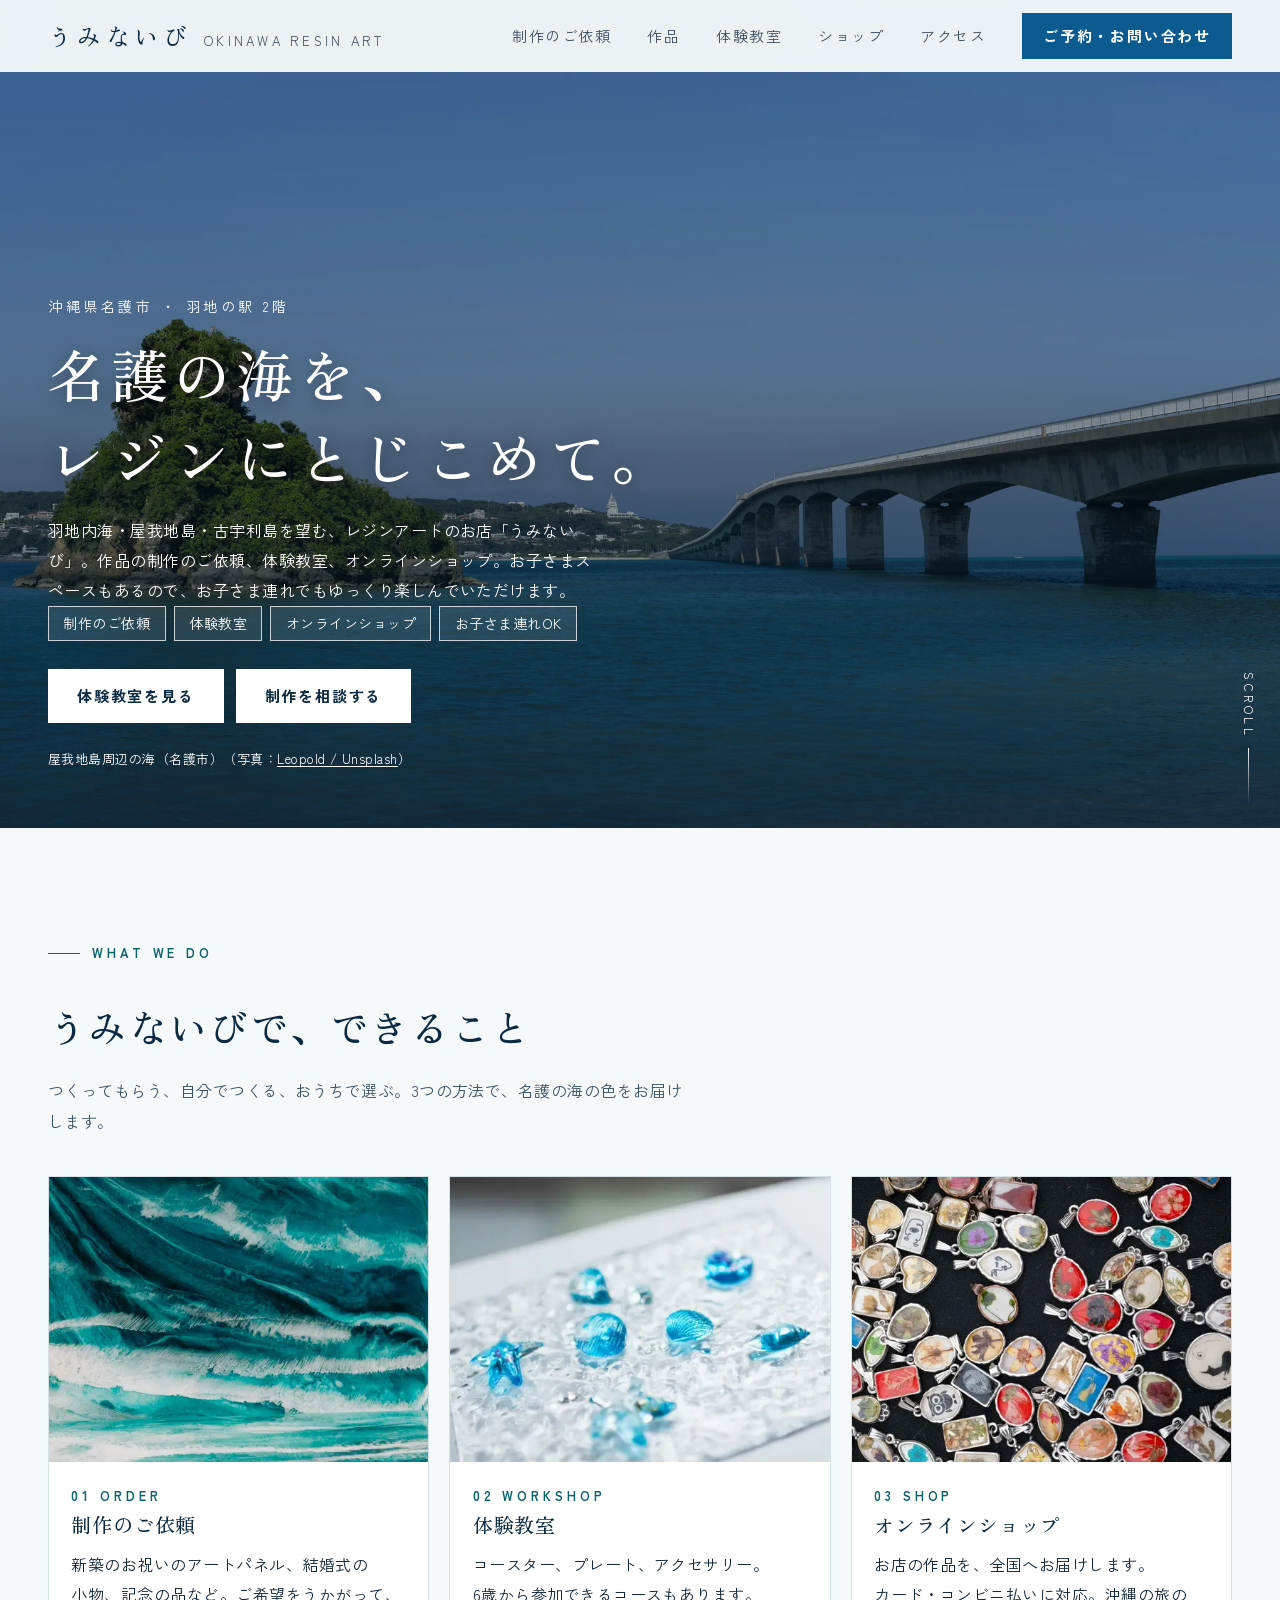
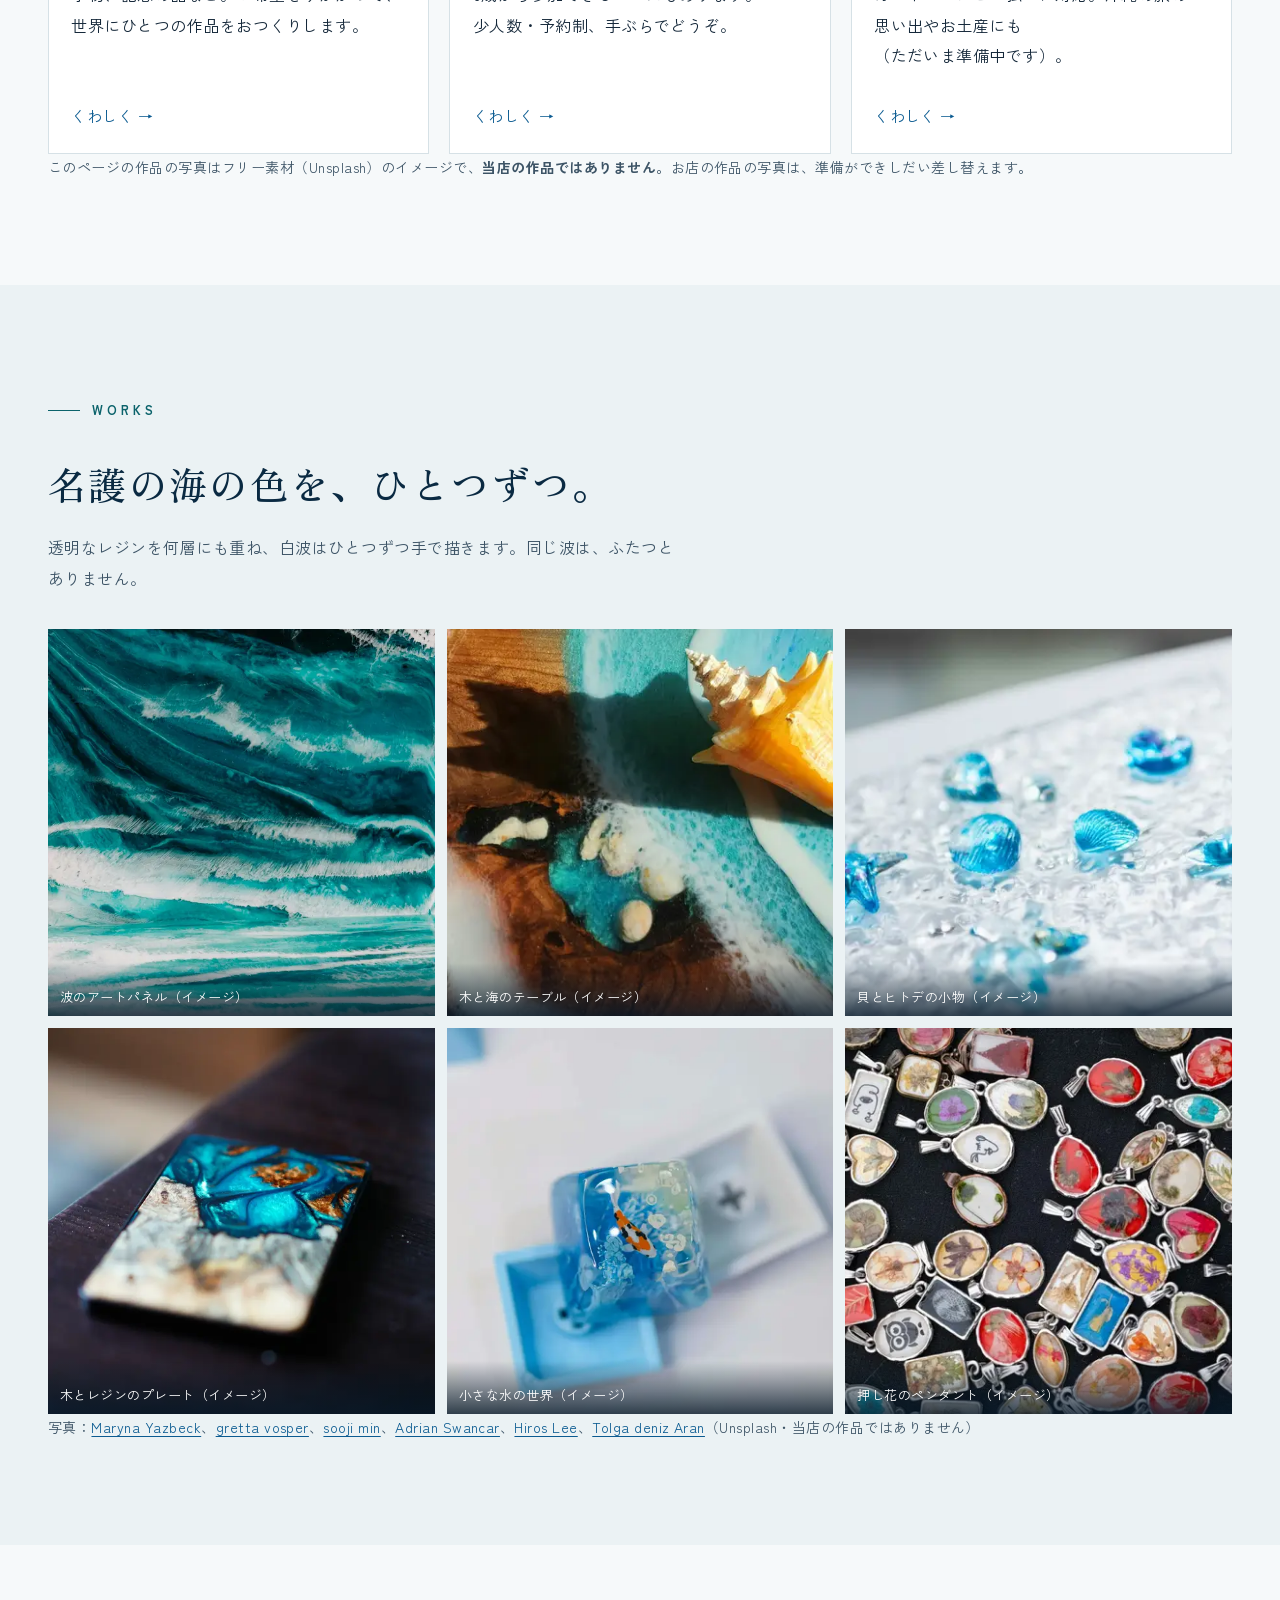
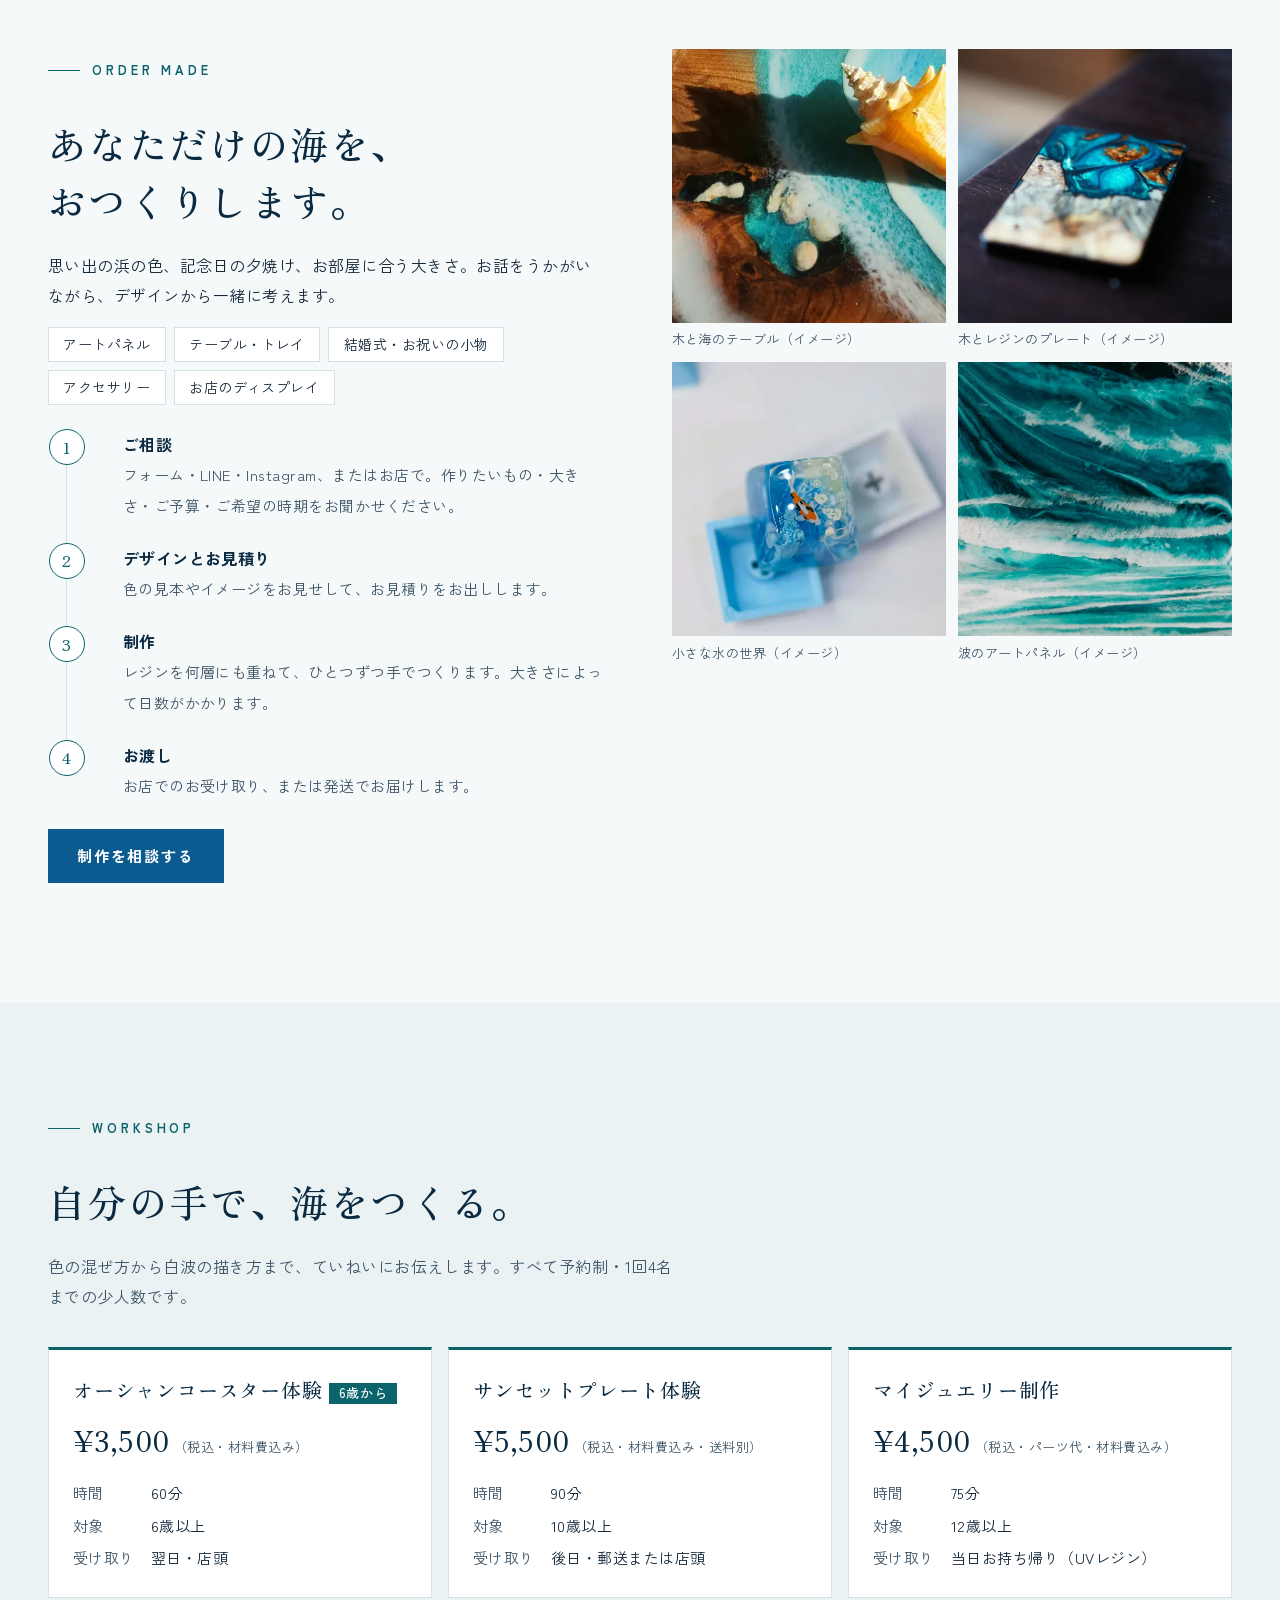
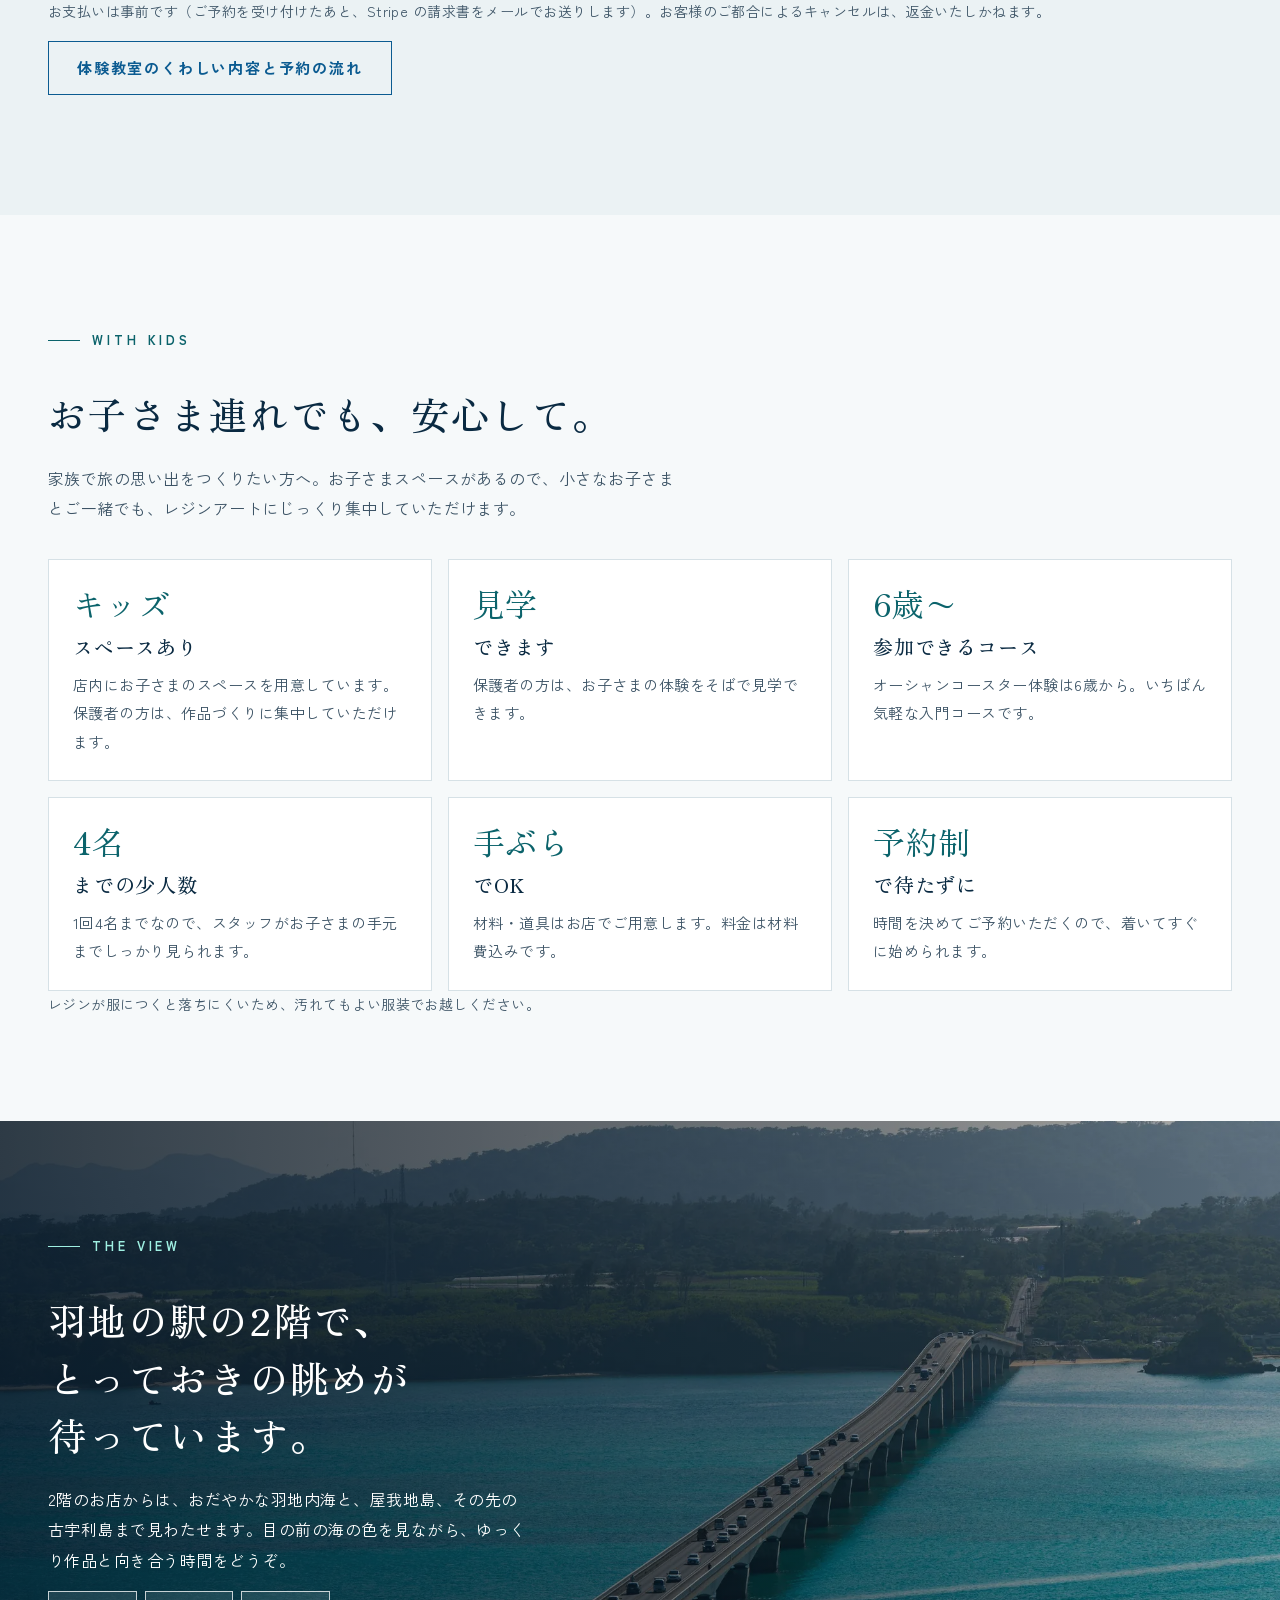
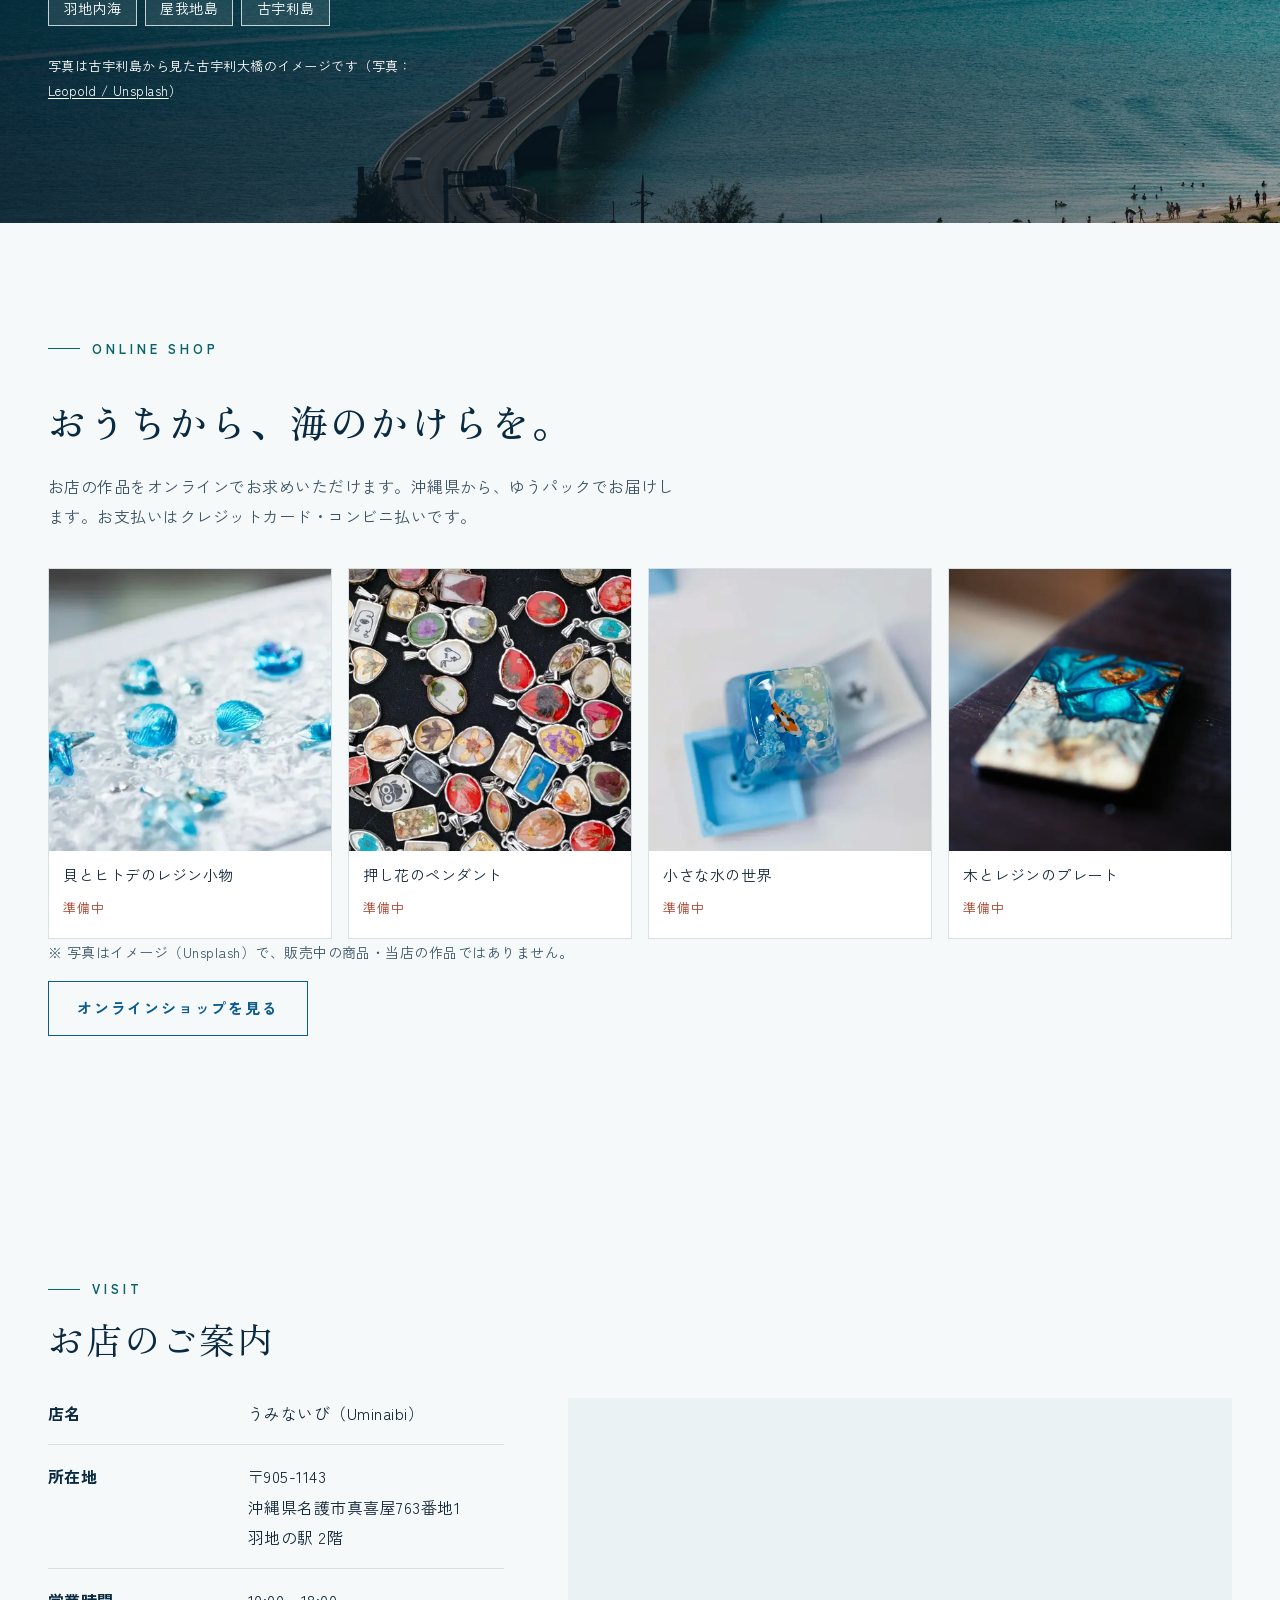
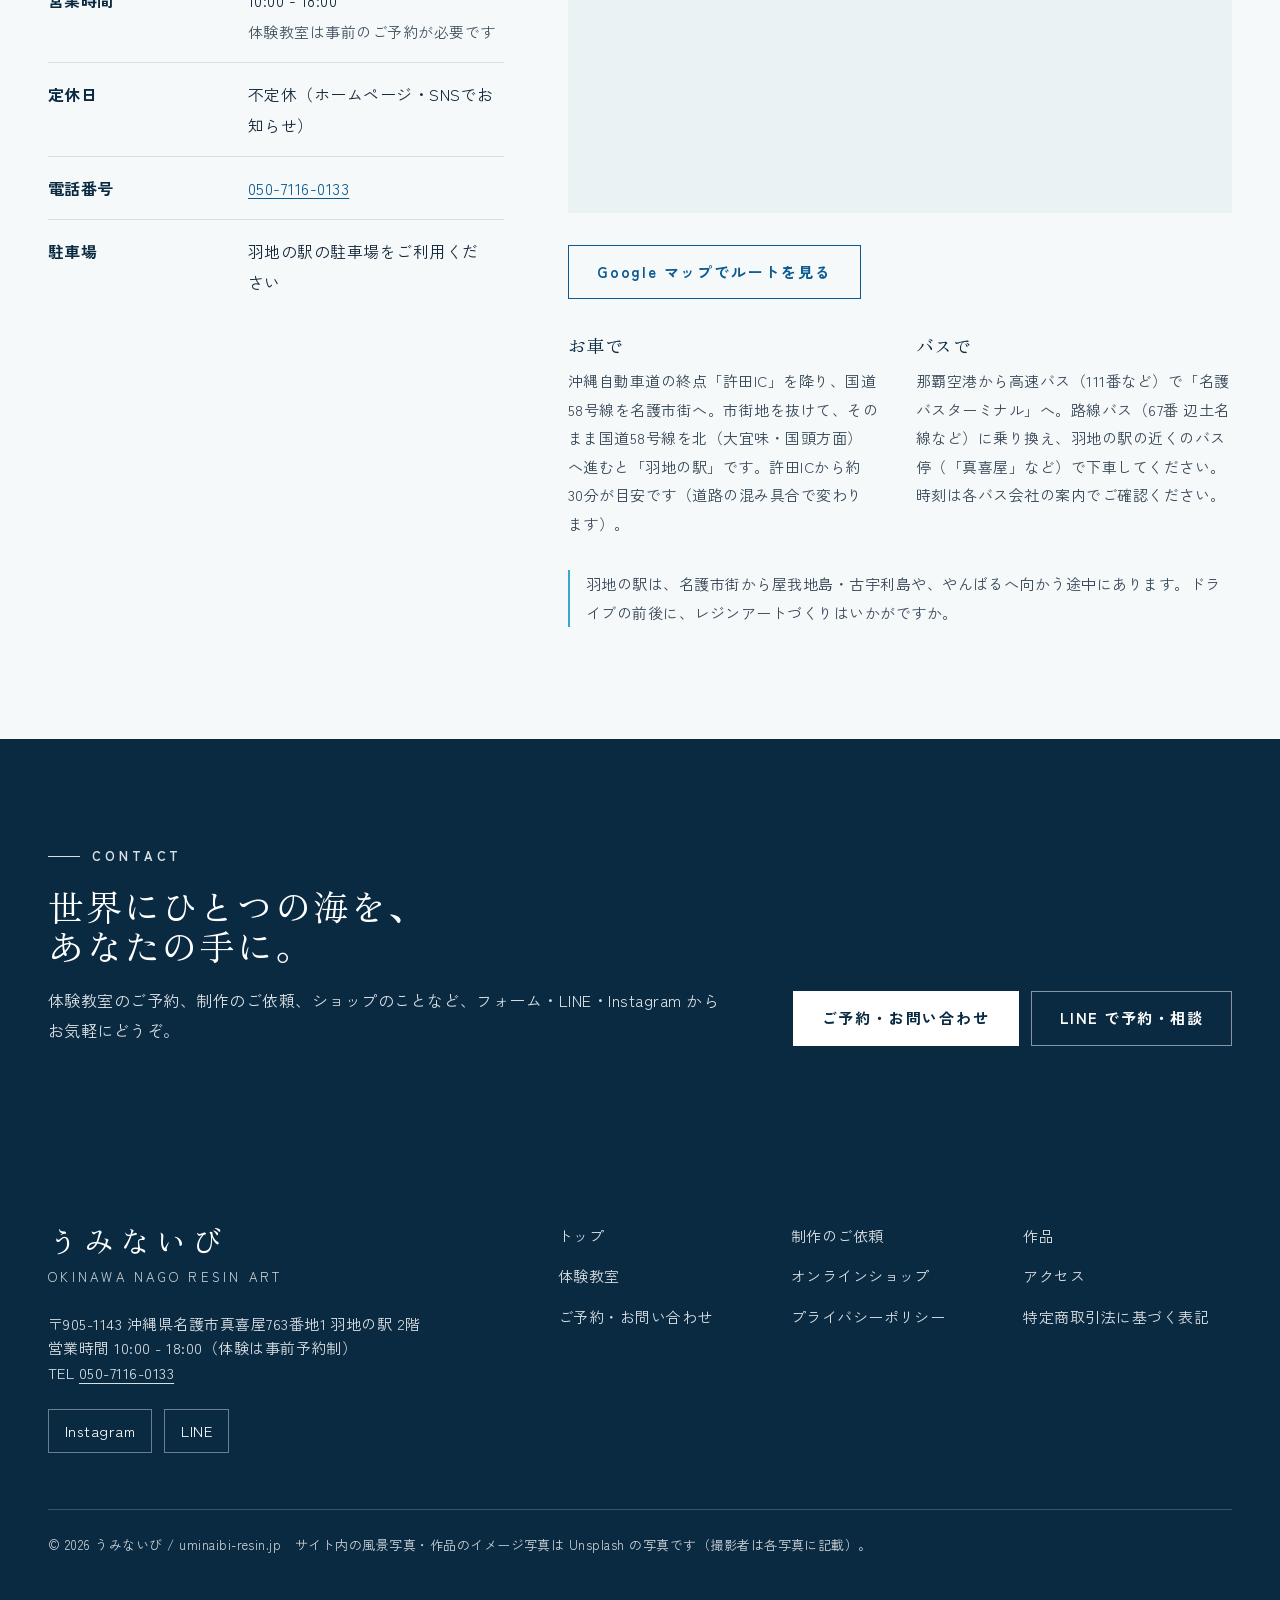
==== commit 91f66824: "最終チェック：WCAG 2.2（違反0・幅320のはみ出し・フォーカスが隠れない）、景品表示法の言い過ぎ、誤字・送り仮名、古い記述を修正（未公開）（2026-11-05） Co-Authored-By" ====
--- a/site/index.html
+++ b/site/index.html
@@ -18,9 +18,9 @@
   <meta name="theme-color" content="#f6f9fa">
   <link rel="preload" as="image" href="images/photos/yagaji-1000.webp" imagesrcset="images/photos/yagaji-1000.webp 1000w, images/photos/yagaji-2000.webp 2000w" imagesizes="100vw">
   <!-- Tailwind（CSS ファイル。作り直しは bin/build-css.sh）と共通の CSS -->
-  <link rel="stylesheet" href="css/tailwind.css?v=20261028-5">
-  <link rel="stylesheet" href="css/style.css?v=20261028-5">
-  <link rel="stylesheet" href="css/home.css?v=20261104-1">
+  <link rel="stylesheet" href="css/tailwind.css?v=20261104-1">
+  <link rel="stylesheet" href="css/style.css?v=20261104-1">
+  <link rel="stylesheet" href="css/home.css?v=20261105-1">
 </head>
 <body class="bg-sand text-ink antialiased">
 
@@ -101,7 +101,7 @@
           </a>
           <a href="#shop">
             <div class="ph"><img src="images/gallery/flower-pendants-600.webp" alt="" loading="lazy" width="600" height="450"></div>
-            <div class="bd"><div class="num">03 SHOP</div><h3 class="h3">オンラインショップ</h3><p>お店の作品を、全国へお届けします。カード・コンビニ払いに対応。沖縄の旅の思い出やお土産にも。</p></div>
+            <div class="bd"><div class="num">03 SHOP</div><h3 class="h3">オンラインショップ</h3><p>お店の作品を、全国へお届けします。カード・コンビニ払いに対応。沖縄の旅の思い出やお土産にも（ただいま準備中です）。</p></div>
             <span class="more" aria-hidden="true">くわしく →</span>
           </a>
         </div>
@@ -321,9 +321,9 @@
   </footer>
 
   <div class="m-cta-space" aria-hidden="true"></div>
-  <div class="m-cta"><a class="btn" href="contact.html">予約・相談</a><a class="btn-line" href="tel:05071160133">電話する</a></div>
-
-  <script src="js/main.js?v=20261028-5"></script>
+  <nav class="m-cta" aria-label="すぐに予約・電話"><a class="btn" href="contact.html">予約・相談</a><a class="btn-line" href="tel:05071160133">電話する</a></nav>
+
+  <script src="js/main.js?v=20261104-1"></script>
   <script>
     document.getElementById('current-year').textContent = new Date().getFullYear();
   </script>
--- a/site/css/style.css
+++ b/site/css/style.css
@@ -139,3 +139,15 @@
 }
 /* 【要確認】の印（オーナーが決めるまでの仮の所）。残っていると bin/deploy.sh --go は送らない */
 .todo { background: #fff3c4; color: #7a2e12; font-weight: 700; padding: 0 0.2em; border-radius: 3px; }
+
+/* 2026-11-04 スマホ・タブレットのメニュー
+   ・ヘッダーの backdrop-blur（すりガラス）があると、メニュー（position: fixed）の高さがヘッダーの高さ（64px）になり、
+     白い地がそこまでしか塗られず、下の写真・文字・ボタンが透けて重なっていた → 高さを画面いっぱいに固定
+   ・幅 1024〜1279px（タブレットを横にした幅）は横のメニューが詰まり、文字が2行に折り返してボタンがはみ出していた
+     → 小さな英字（OKINAWA RESIN ART）を隠し、メニューの文字を折り返さない */
+#mobile-menu { height: 100vh; height: 100dvh; overflow-y: auto; }
+#site-header nav a { white-space: nowrap; }
+@media (min-width: 1024px) and (max-width: 1279px) {
+  #site-header a > span + span { display: none; }
+  #site-header nav { gap: 1.25rem; }
+}
--- a/site/css/home.css
+++ b/site/css/home.css
@@ -124,3 +124,6 @@
 .m-cta-space { height: 4.5rem; background: #0a2a42; }
 @media (min-width: 800px) { .m-cta, .m-cta-space { display: none; } }
 @media (prefers-reduced-motion: reduce) { .home .scroll::after { animation: none; } }
+
+/* 2026-11-05 WCAG 2.4.11：スマホ下の固定ボタンで、キーボードで選んだ所が隠れないように */
+@media (max-width: 799px) { html:has(.m-cta) { scroll-padding-bottom: 5.5rem; } }
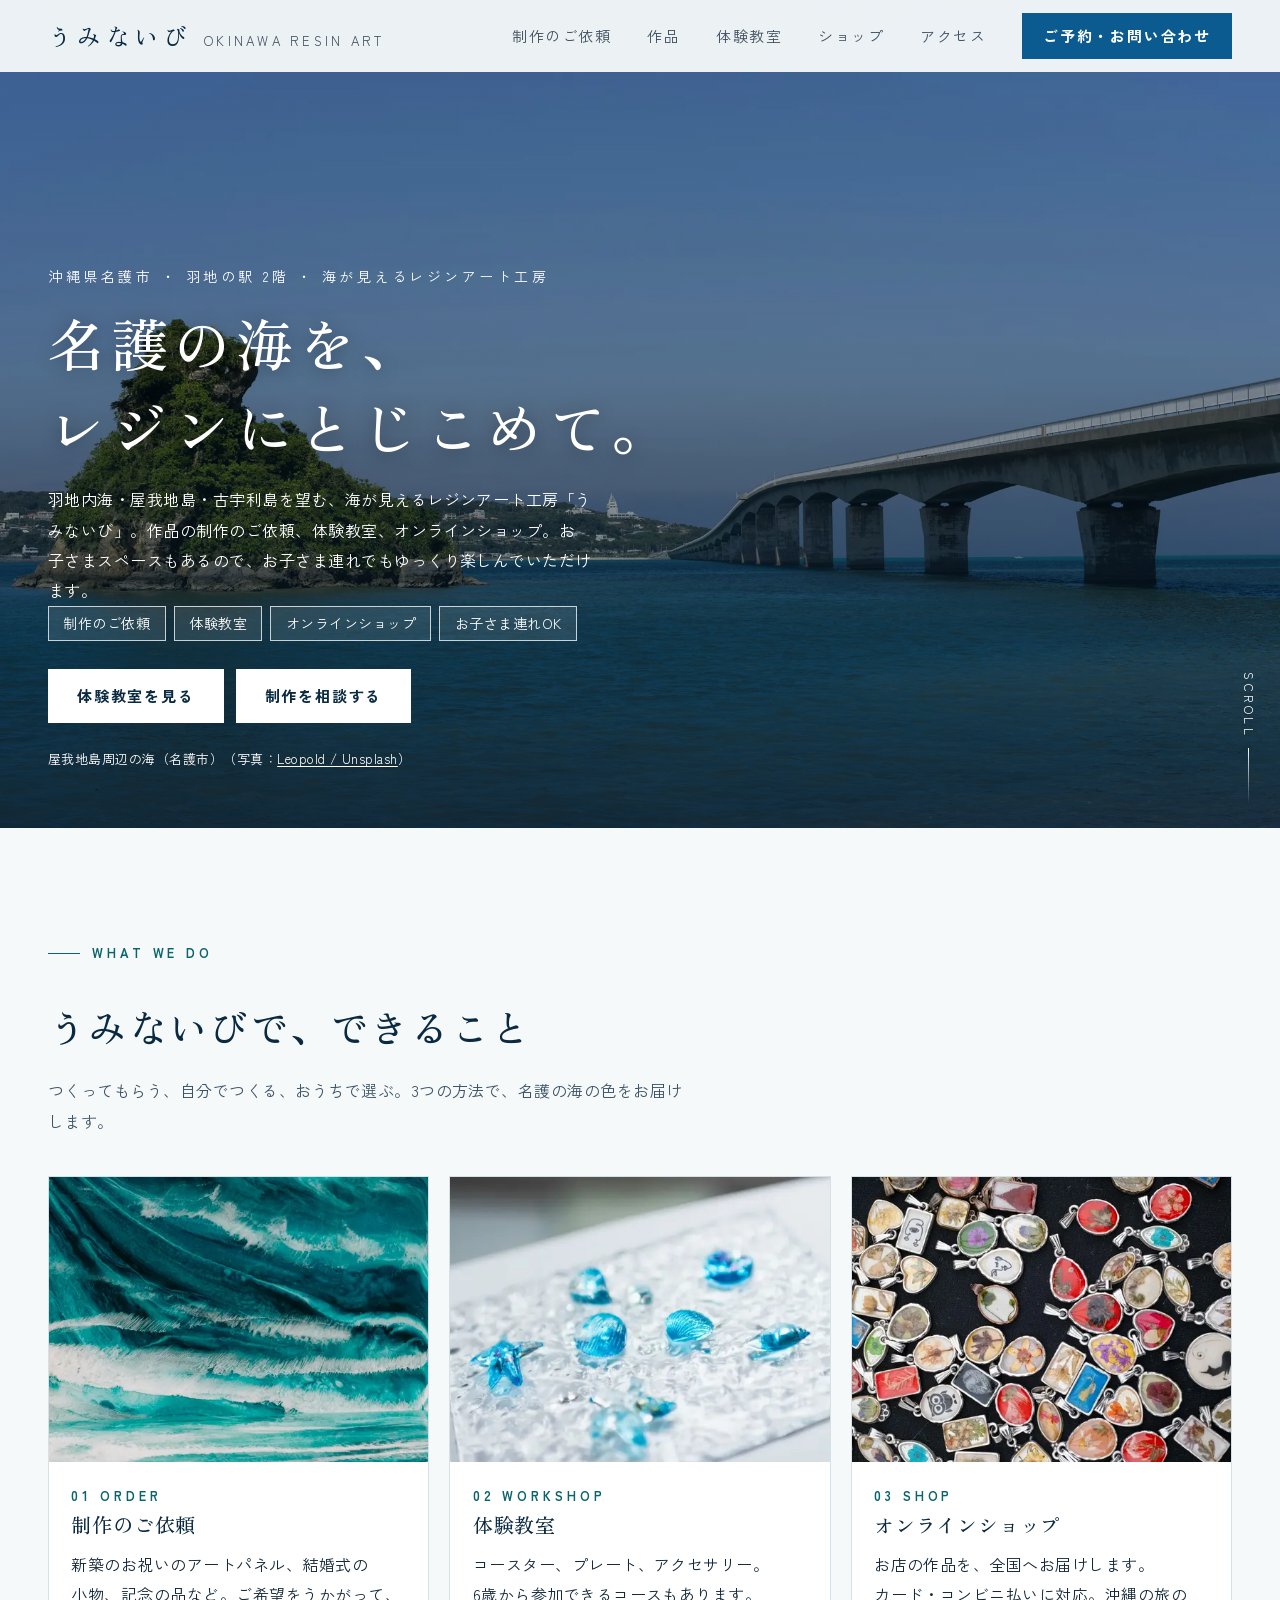
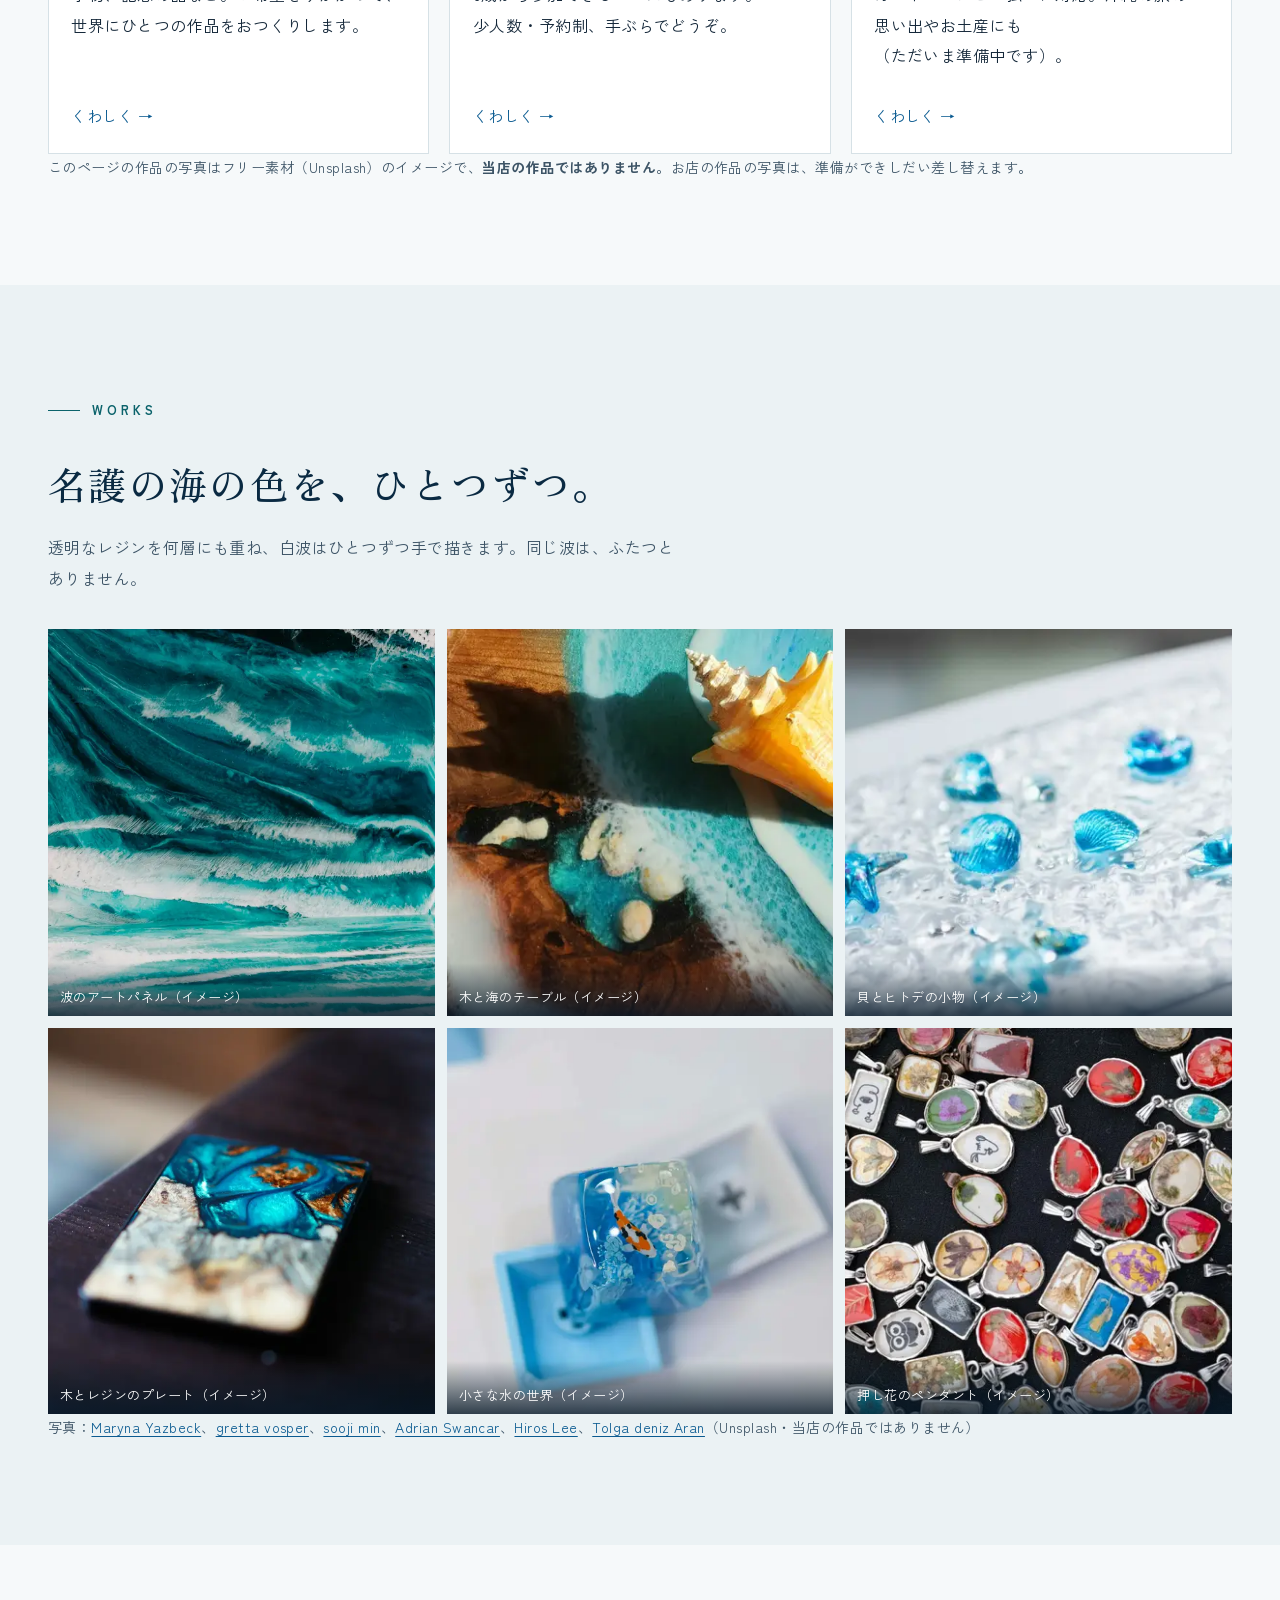
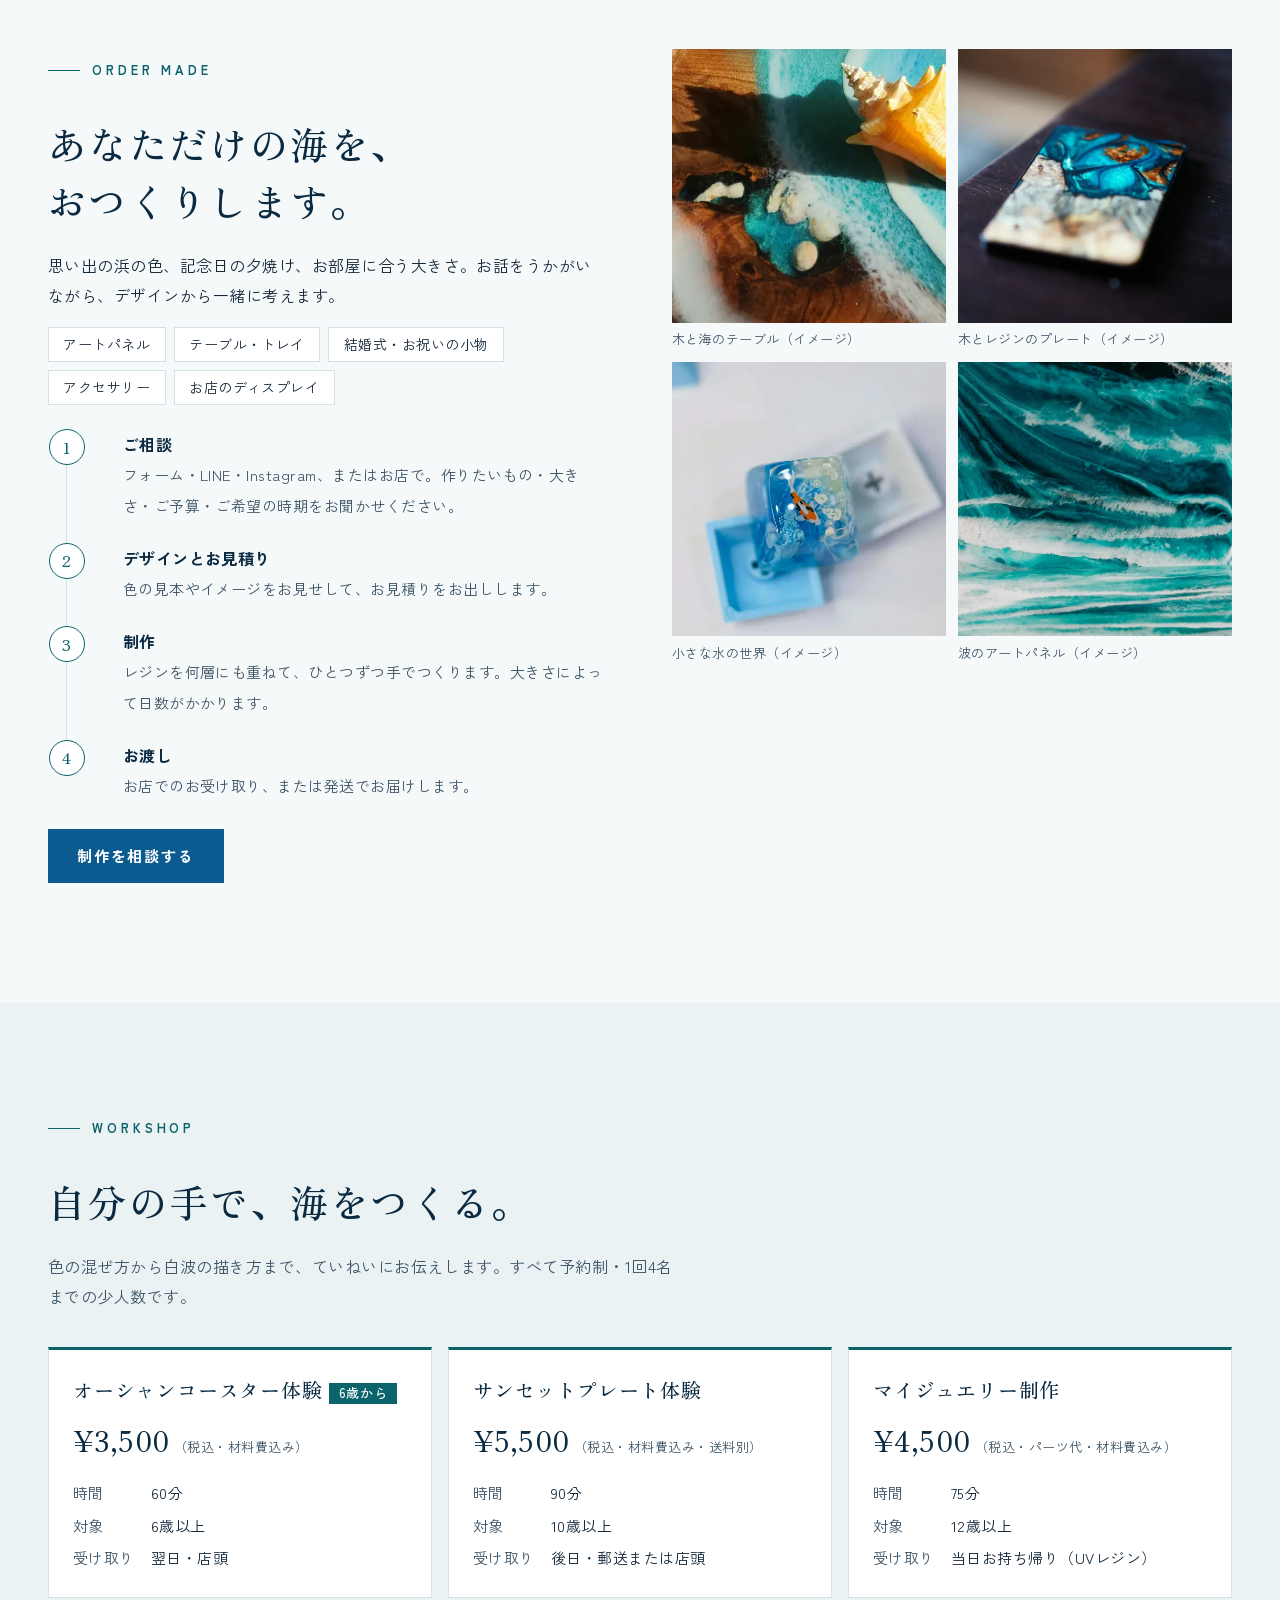
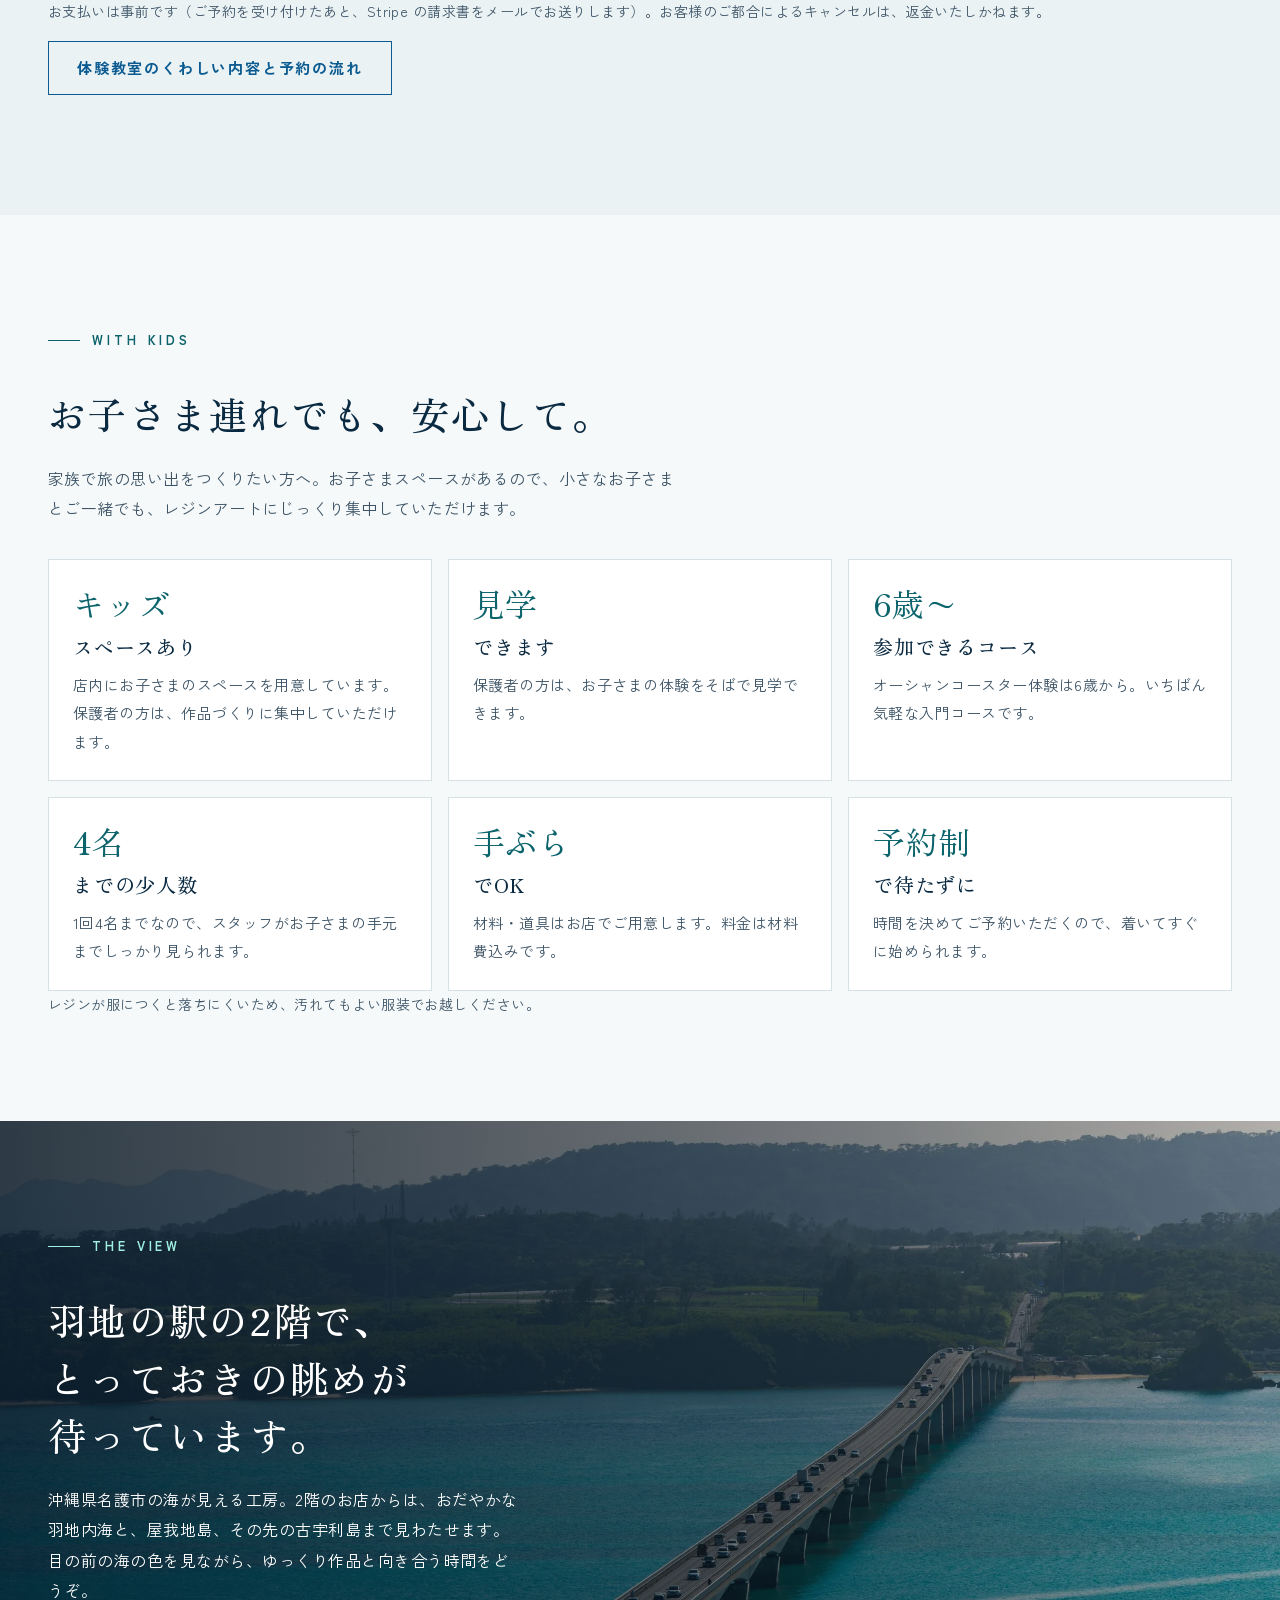
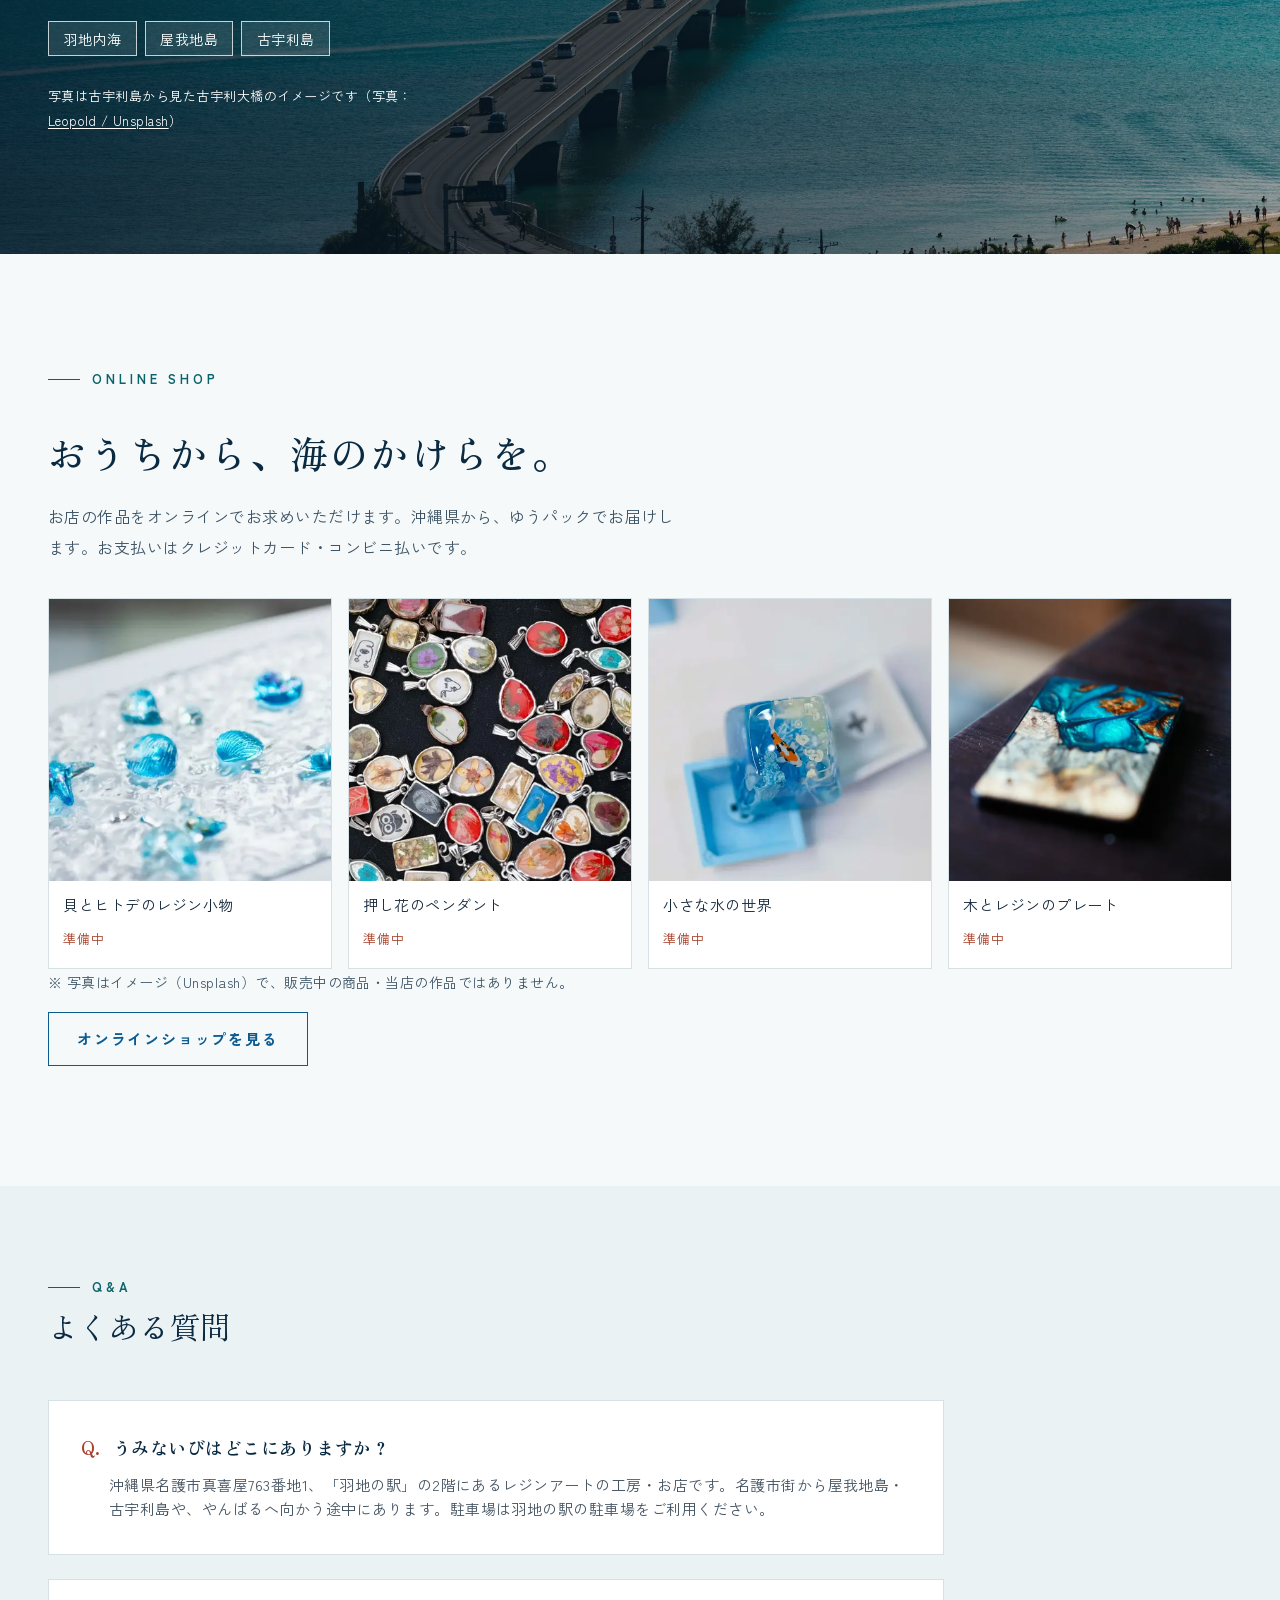
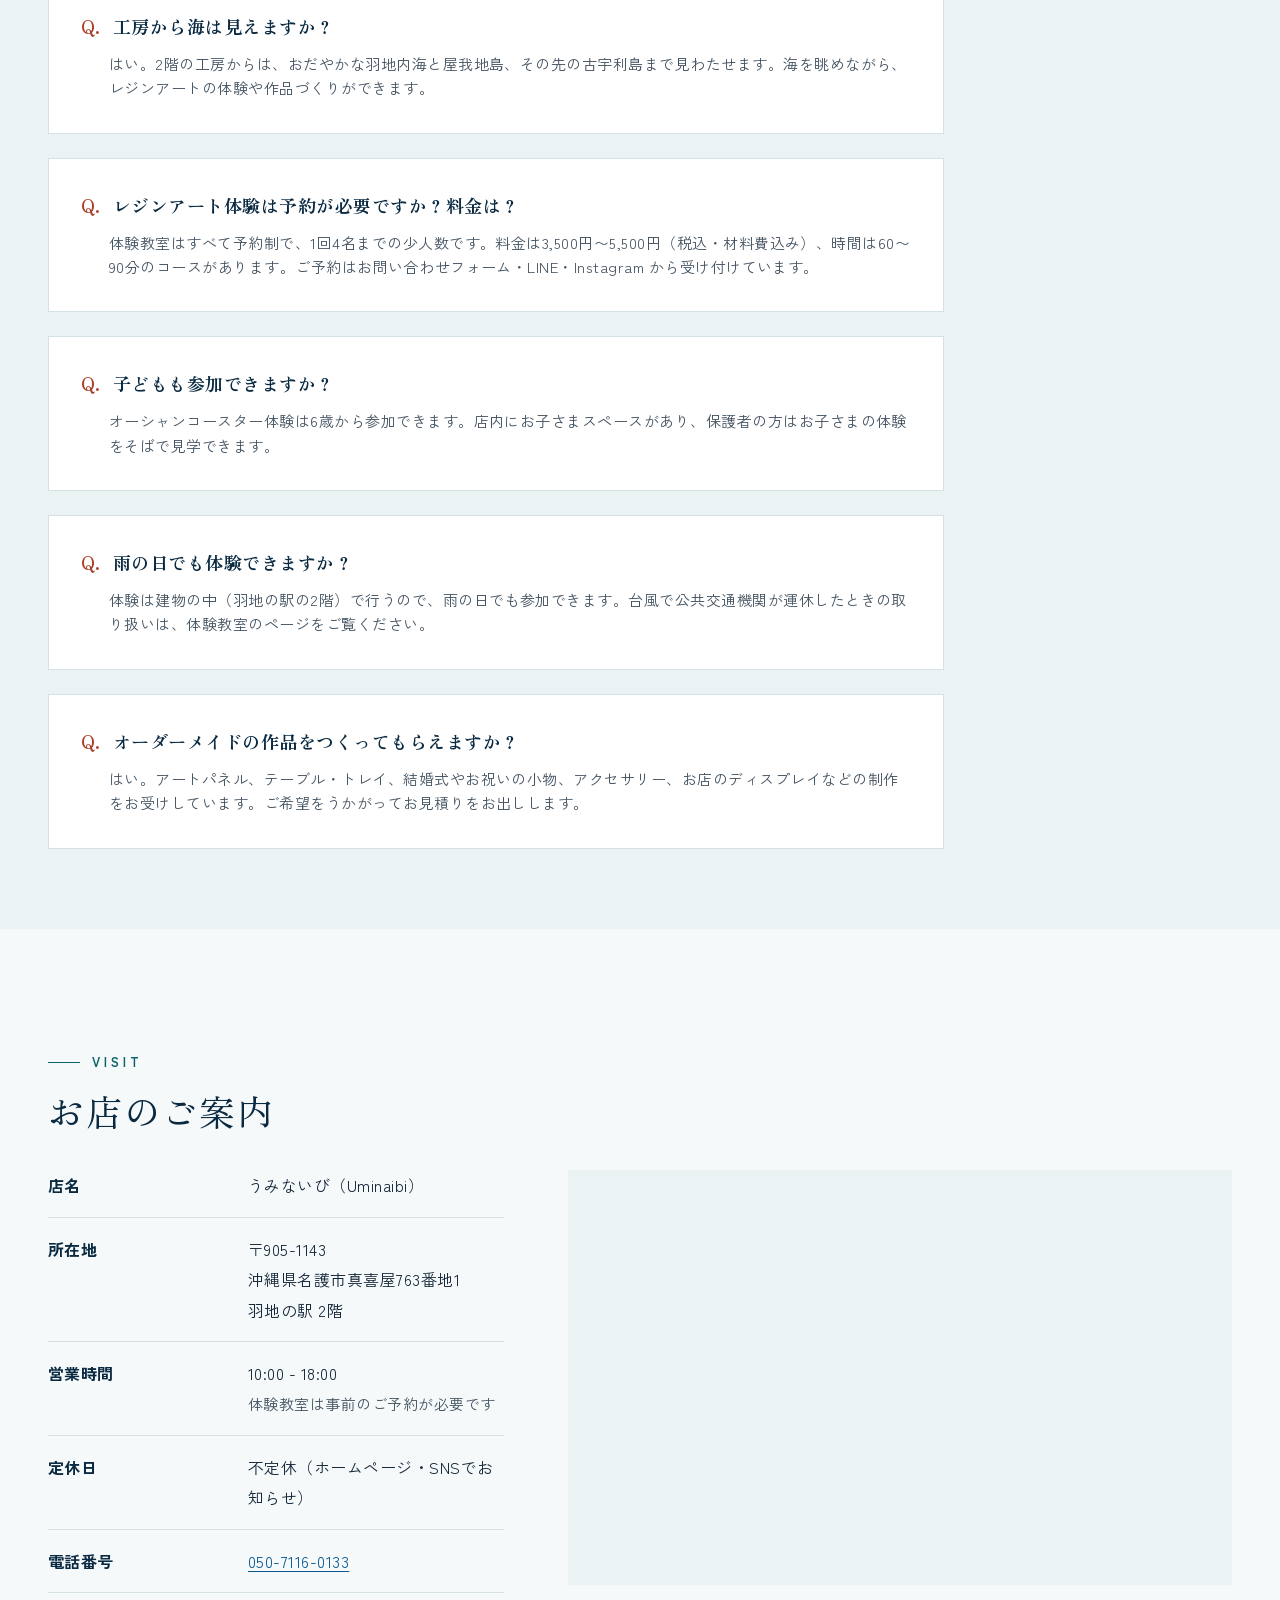
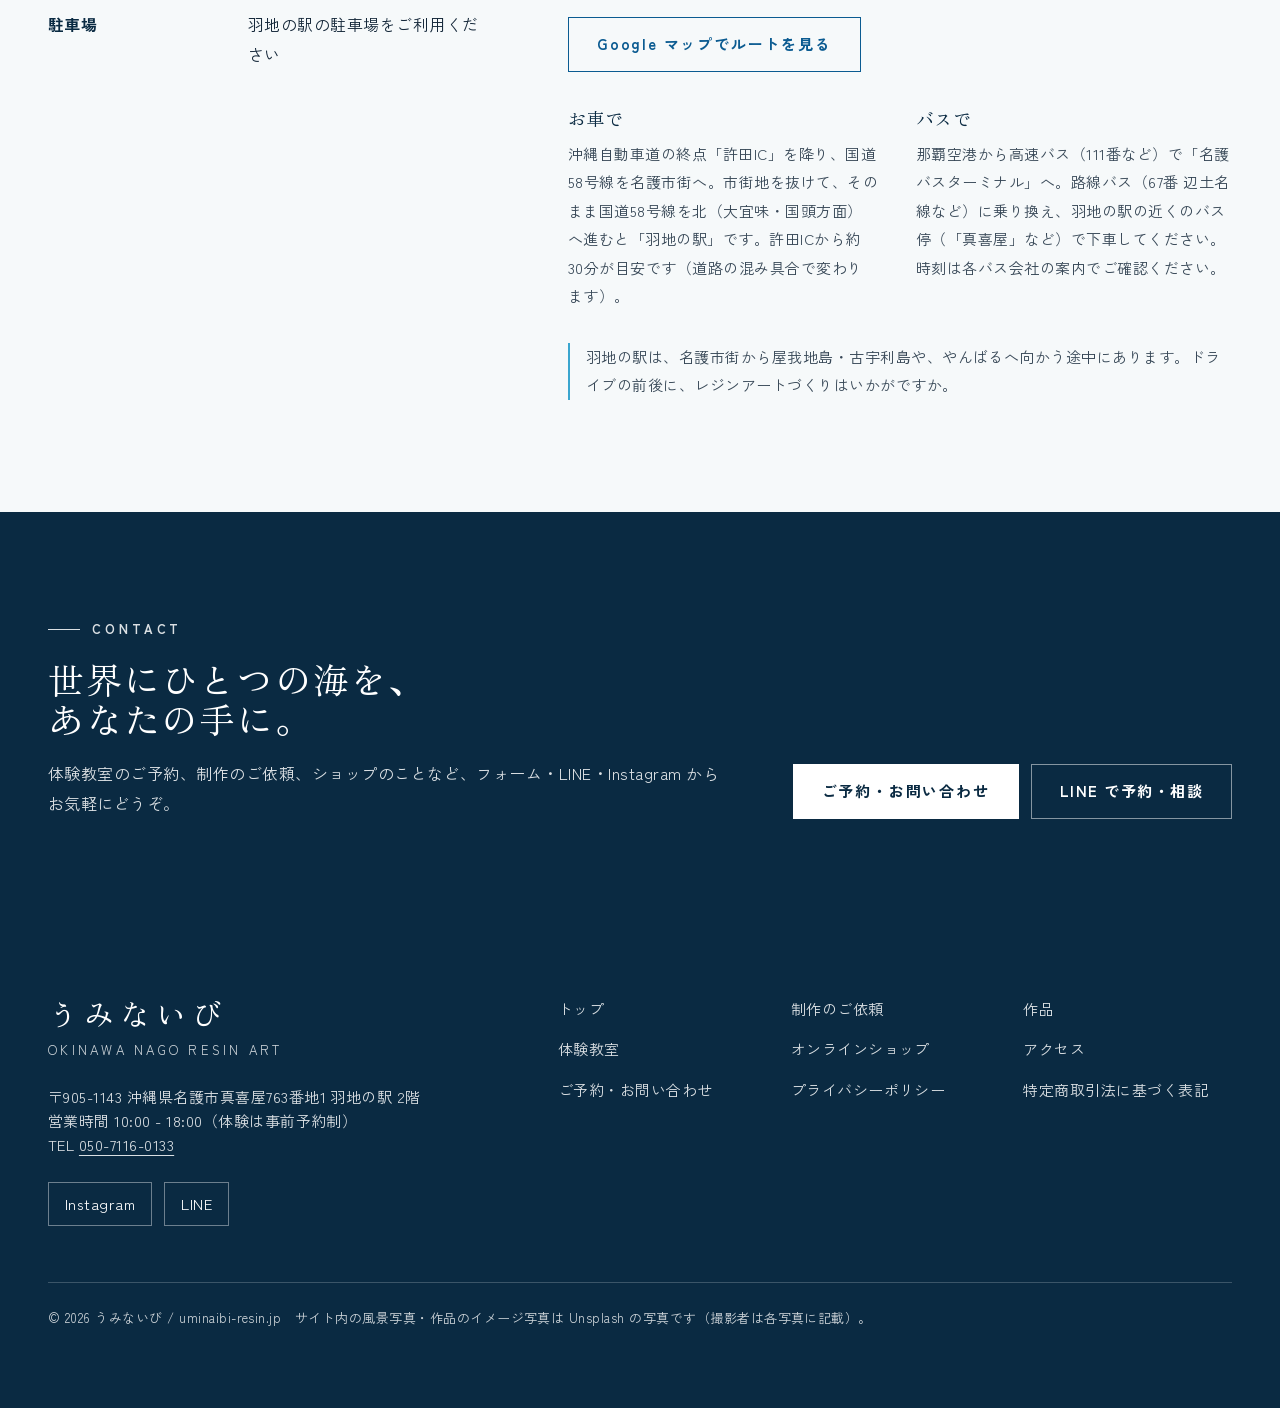
==== commit d882847d: "SEO・AI 検索対策：題名・説明文、JSON-LD（店舗・体験・FAQ・パンくず）、トップによくある質問、canonical、www→wwwなし、robots.txt・sitemap.xml・llm" ====
--- a/site/index.html
+++ b/site/index.html
@@ -4,13 +4,14 @@
   <script>document.documentElement.classList.add('js')</script>
   <meta charset="UTF-8">
   <meta name="viewport" content="width=device-width, initial-scale=1.0">
-  <title>うみないび | 沖縄・名護市のレジンアート専門店</title>
-  <meta name="description" content="沖縄県名護市・羽地の駅2階のレジンアート専門店「うみないび」。羽地内海・屋我地島・古宇利島を望むお店で、作品の制作のご依頼、体験教室（予約制・6歳から）、オンラインショップ。お子さまスペースあり。">
-  <meta name="keywords" content="レジンアート,うみないび,沖縄,名護市,古宇利島,屋我地島,体験教室,ワークショップ">
+  <title>うみないび | 沖縄県名護市・海が見えるレジンアート工房（体験教室・制作のご依頼）</title>
+  <meta name="description" content="沖縄県名護市・羽地の駅2階にある、海が見えるレジンアート工房「うみないび」。羽地内海・屋我地島・古宇利島を望む工房で、レジンアート体験教室（予約制・6歳から）、作品の制作のご依頼、オンラインショップ。お子さまスペースあり。">
+  <meta name="keywords" content="レジンアート,レジンアート体験,レジン体験,沖縄,沖縄県,名護市,名護,海が見える工房,工房,羽地の駅,羽地内海,屋我地島,古宇利島,やんばる,体験教室,ワークショップ,子連れ,雨の日,オーダーメイド,うみないび">
+  <link rel="canonical" href="https://uminaibi-resin.jp/">
   <meta property="og:type" content="website">
   <meta property="og:url" content="https://uminaibi-resin.jp/">
-  <meta property="og:title" content="うみないび | 沖縄・名護市のレジンアート専門店">
-  <meta property="og:description" content="沖縄県名護市・羽地の駅2階のレジンアート専門店「うみないび」。羽地内海・屋我地島・古宇利島を望むお店で、作品の制作のご依頼、体験教室（予約制・6歳から）、オンラインショップ。お子さまスペースあり。">
+  <meta property="og:title" content="うみないび | 沖縄県名護市・海が見えるレジンアート工房（体験教室・制作のご依頼）">
+  <meta property="og:description" content="沖縄県名護市・羽地の駅2階にある、海が見えるレジンアート工房「うみないび」。羽地内海・屋我地島・古宇利島を望む工房で、レジンアート体験教室（予約制・6歳から）、作品の制作のご依頼、オンラインショップ。お子さまスペースあり。">
   <meta property="og:image" content="https://uminaibi-resin.jp/ogp.jpg">
   <meta property="og:locale" content="ja_JP">
   <meta property="og:site_name" content="うみないび">
@@ -21,6 +22,215 @@
   <link rel="stylesheet" href="css/tailwind.css?v=20261104-1">
   <link rel="stylesheet" href="css/style.css?v=20261104-1">
   <link rel="stylesheet" href="css/home.css?v=20261105-1">
+  <script type="application/ld+json">
+{
+  "@context": "https://schema.org",
+  "@graph": [
+    {
+      "@type": "WebSite",
+      "@id": "https://uminaibi-resin.jp/#website",
+      "url": "https://uminaibi-resin.jp/",
+      "name": "うみないび",
+      "alternateName": "うみないび｜沖縄県名護市・海が見えるレジンアート工房",
+      "inLanguage": "ja",
+      "publisher": {
+        "@id": "https://uminaibi-resin.jp/#store"
+      }
+    },
+    {
+      "@type": "Store",
+      "@id": "https://uminaibi-resin.jp/#store",
+      "name": "うみないび",
+      "alternateName": [
+        "Uminaibi",
+        "うみないび レジンアート工房"
+      ],
+      "description": "沖縄県名護市・羽地の駅2階にある、海が見えるレジンアート工房。羽地内海・屋我地島・古宇利島を望む工房で、レジンアート体験教室（予約制・6歳から・1回4名まで）、作品の制作のご依頼（オーダーメイド）、オンラインショップを行っています。お子さまスペースあり。定休日は不定休。",
+      "url": "https://uminaibi-resin.jp/",
+      "image": "https://uminaibi-resin.jp/ogp.jpg",
+      "logo": "https://uminaibi-resin.jp/ogp.jpg",
+      "telephone": "+81-50-7116-0133",
+      "address": {
+        "@type": "PostalAddress",
+        "postalCode": "905-1143",
+        "addressRegion": "沖縄県",
+        "addressLocality": "名護市",
+        "streetAddress": "真喜屋763番地1 羽地の駅2階",
+        "addressCountry": "JP"
+      },
+      "hasMap": "https://www.google.com/maps/search/?api=1&query=%E7%BE%BD%E5%9C%B0%E3%81%AE%E9%A7%85%20%E6%B2%96%E7%B8%84%E7%9C%8C%E5%90%8D%E8%AD%B7%E5%B8%82%E7%9C%9F%E5%96%9C%E5%B1%8B763-1",
+      "containedInPlace": {
+        "@type": "Place",
+        "name": "羽地の駅",
+        "address": {
+          "@type": "PostalAddress",
+          "postalCode": "905-1143",
+          "addressRegion": "沖縄県",
+          "addressLocality": "名護市",
+          "streetAddress": "真喜屋763番地1 羽地の駅2階",
+          "addressCountry": "JP"
+        }
+      },
+      "openingHours": "Mo-Su 10:00-18:00",
+      "priceRange": "¥3,500〜",
+      "currenciesAccepted": "JPY",
+      "areaServed": [
+        {
+          "@type": "City",
+          "name": "名護市"
+        },
+        {
+          "@type": "State",
+          "name": "沖縄県"
+        }
+      ],
+      "knowsAbout": [
+        "レジンアート",
+        "エポキシレジン",
+        "UVレジン",
+        "オーシャンアート",
+        "レジンアート体験",
+        "オーダーメイドのアートパネル"
+      ],
+      "keywords": "レジンアート, レジンアート体験, 沖縄, 名護市, 海が見える工房, 羽地の駅, 古宇利島, 屋我地島, 子連れ, 雨の日",
+      "amenityFeature": [
+        {
+          "@type": "LocationFeatureSpecification",
+          "name": "2階から羽地内海・屋我地島・古宇利島が見える",
+          "value": true
+        },
+        {
+          "@type": "LocationFeatureSpecification",
+          "name": "お子さまスペース",
+          "value": true
+        },
+        {
+          "@type": "LocationFeatureSpecification",
+          "name": "駐車場（羽地の駅の駐車場）",
+          "value": true
+        }
+      ],
+      "sameAs": [
+        "https://www.instagram.com/uminaibi2026/",
+        "https://line.me/R/ti/p/@726qtybt"
+      ],
+      "hasOfferCatalog": {
+        "@type": "OfferCatalog",
+        "name": "レジンアート体験教室",
+        "itemListElement": [
+          {
+            "@type": "Offer",
+            "name": "オーシャンコースター体験",
+            "price": "3500",
+            "priceCurrency": "JPY",
+            "description": "60分・6歳以上・1回4名まで。木のベースにエポキシレジンで海のグラデーションと白波をつくる入門コース。翌日に店頭で受け取り。",
+            "url": "https://uminaibi-resin.jp/workshop.html",
+            "itemOffered": {
+              "@type": "Service",
+              "name": "レジンアート体験 オーシャンコースター体験",
+              "serviceType": "レジンアート体験教室",
+              "provider": {
+                "@id": "https://uminaibi-resin.jp/#store"
+              },
+              "areaServed": "沖縄県名護市"
+            }
+          },
+          {
+            "@type": "Offer",
+            "name": "サンセットプレート体験",
+            "price": "5500",
+            "priceCurrency": "JPY",
+            "description": "90分・10歳以上・1回4名まで。木のアートプレートに夕焼けから夜の海へのグラデーションをつくるコース。後日・郵送（送料別）または店頭で受け取り。",
+            "url": "https://uminaibi-resin.jp/workshop.html",
+            "itemOffered": {
+              "@type": "Service",
+              "name": "レジンアート体験 サンセットプレート体験",
+              "serviceType": "レジンアート体験教室",
+              "provider": {
+                "@id": "https://uminaibi-resin.jp/#store"
+              },
+              "areaServed": "沖縄県名護市"
+            }
+          },
+          {
+            "@type": "Offer",
+            "name": "マイジュエリー制作",
+            "price": "4500",
+            "priceCurrency": "JPY",
+            "description": "75分・12歳以上・1回4名まで。珊瑚・貝殻・シーグラスを閉じ込めたピアス・イヤリング・ペンダントヘッドをつくる。UVレジンで当日持ち帰り。",
+            "url": "https://uminaibi-resin.jp/workshop.html",
+            "itemOffered": {
+              "@type": "Service",
+              "name": "レジンアート体験 マイジュエリー制作",
+              "serviceType": "レジンアート体験教室",
+              "provider": {
+                "@id": "https://uminaibi-resin.jp/#store"
+              },
+              "areaServed": "沖縄県名護市"
+            }
+          }
+        ]
+      }
+    }
+  ]
+}
+  </script>
+  <script type="application/ld+json">
+{
+  "@context": "https://schema.org",
+  "@type": "FAQPage",
+  "mainEntity": [
+    {
+      "@type": "Question",
+      "name": "うみないびはどこにありますか？",
+      "acceptedAnswer": {
+        "@type": "Answer",
+        "text": "沖縄県名護市真喜屋763番地1、「羽地の駅」の2階にあるレジンアートの工房・お店です。名護市街から屋我地島・古宇利島や、やんばるへ向かう途中にあります。駐車場は羽地の駅の駐車場をご利用ください。"
+      }
+    },
+    {
+      "@type": "Question",
+      "name": "工房から海は見えますか？",
+      "acceptedAnswer": {
+        "@type": "Answer",
+        "text": "はい。2階の工房からは、おだやかな羽地内海と屋我地島、その先の古宇利島まで見わたせます。海を眺めながら、レジンアートの体験や作品づくりができます。"
+      }
+    },
+    {
+      "@type": "Question",
+      "name": "レジンアート体験は予約が必要ですか？料金は？",
+      "acceptedAnswer": {
+        "@type": "Answer",
+        "text": "体験教室はすべて予約制で、1回4名までの少人数です。料金は3,500円〜5,500円（税込・材料費込み）、時間は60〜90分のコースがあります。ご予約はお問い合わせフォーム・LINE・Instagram から受け付けています。"
+      }
+    },
+    {
+      "@type": "Question",
+      "name": "子どもも参加できますか？",
+      "acceptedAnswer": {
+        "@type": "Answer",
+        "text": "オーシャンコースター体験は6歳から参加できます。店内にお子さまスペースがあり、保護者の方はお子さまの体験をそばで見学できます。"
+      }
+    },
+    {
+      "@type": "Question",
+      "name": "雨の日でも体験できますか？",
+      "acceptedAnswer": {
+        "@type": "Answer",
+        "text": "体験は建物の中（羽地の駅の2階）で行うので、雨の日でも参加できます。台風で公共交通機関が運休したときの取り扱いは、体験教室のページをご覧ください。"
+      }
+    },
+    {
+      "@type": "Question",
+      "name": "オーダーメイドの作品をつくってもらえますか？",
+      "acceptedAnswer": {
+        "@type": "Answer",
+        "text": "はい。アートパネル、テーブル・トレイ、結婚式やお祝いの小物、アクセサリー、お店のディスプレイなどの制作をお受けしています。ご希望をうかがってお見積りをお出しします。"
+      }
+    }
+  ]
+}
+  </script>
 </head>
 <body class="bg-sand text-ink antialiased">
 
@@ -67,9 +277,9 @@
     <section class="hero" aria-label="うみないび">
       <img src="images/photos/yagaji-1000.webp" srcset="images/photos/yagaji-1000.webp 1000w, images/photos/yagaji-2000.webp 2000w" sizes="100vw" width="2000" height="1333" alt="青く透き通った海にかかる長い橋と、緑におおわれた小さな岩の島" fetchpriority="high">
       <div class="wrap">
-        <p class="place">沖縄県名護市 ・ 羽地の駅 2階</p>
+        <p class="place">沖縄県名護市 ・ 羽地の駅 2階 ・ 海が見えるレジンアート工房</p>
         <h1>名護の海を、<br>レジンにとじこめて。</h1>
-        <p class="sub">羽地内海・屋我地島・古宇利島を望む、レジンアートのお店「うみないび」。作品の制作のご依頼、体験教室、オンラインショップ。お子さまスペースもあるので、お子さま連れでもゆっくり楽しんでいただけます。</p>
+        <p class="sub">羽地内海・屋我地島・古宇利島を望む、海が見えるレジンアート工房「うみないび」。作品の制作のご依頼、体験教室、オンラインショップ。お子さまスペースもあるので、お子さま連れでもゆっくり楽しんでいただけます。</p>
         <ul class="chips" aria-label="できること">
           <li>制作のご依頼</li><li>体験教室</li><li>オンラインショップ</li><li>お子さま連れOK</li>
         </ul>
@@ -206,7 +416,7 @@
       <div class="wrap">
         <p class="eyebrow">The view</p>
         <h2 class="h2" id="view-h">羽地の駅の2階で、<br>とっておきの眺めが<br>待っています。</h2>
-        <p>2階のお店からは、おだやかな羽地内海と、屋我地島、その先の古宇利島まで見わたせます。目の前の海の色を見ながら、ゆっくり作品と向き合う時間をどうぞ。</p>
+        <p>沖縄県名護市の海が見える工房。2階のお店からは、おだやかな羽地内海と、屋我地島、その先の古宇利島まで見わたせます。目の前の海の色を見ながら、ゆっくり作品と向き合う時間をどうぞ。</p>
         <ul class="chips" aria-label="お店から見える景色"><li>羽地内海</li><li>屋我地島</li><li>古宇利島</li></ul>
         <p class="credit">写真は古宇利島から見た古宇利大橋のイメージです（写真：<a href="https://unsplash.com/photos/1xzotTtPWsc" target="_blank" rel="noopener noreferrer">Leopold / Unsplash<span class="sr-only">（新しいタブで開きます）</span></a>）</p>
       </div>
@@ -226,6 +436,42 @@
         </div>
         <p class="note">※ 写真はイメージ（Unsplash）で、販売中の商品・当店の作品ではありません。</p>
         <p><a class="btn-line" href="/shop">オンラインショップを見る</a></p>
+      </div>
+    </section>
+
+    <!-- よくある質問（2026-11-12 SEO・AI 検索対策。中身を変えたら head の FAQPage も同じに） -->
+    <section id="faq" class="py-14 sm:py-20 bg-sand-dark" aria-labelledby="faq-h">
+      <div class="mx-auto max-w-7xl px-5 sm:px-8 lg:px-12">
+        <div class="reveal mb-10 sm:mb-14">
+          <p class="eyebrow">Q&amp;A</p>
+          <h2 id="faq-h" class="font-serif-jp text-2xl sm:text-3xl text-ocean-deep mt-2">よくある質問</h2>
+        </div>
+        <div class="reveal max-w-4xl space-y-6">
+          <div class="bg-white p-6 sm:p-8 border border-line">
+            <h3 class="font-serif-jp font-bold text-ocean-deep text-lg flex gap-3"><span class="text-coral shrink-0">Q.</span> うみないびはどこにありますか？</h3>
+            <p class="mt-3 text-sm text-ink/80 leading-relaxed sm:pl-7">沖縄県名護市真喜屋763番地1、「羽地の駅」の2階にあるレジンアートの工房・お店です。名護市街から屋我地島・古宇利島や、やんばるへ向かう途中にあります。駐車場は羽地の駅の駐車場をご利用ください。</p>
+          </div>
+          <div class="bg-white p-6 sm:p-8 border border-line">
+            <h3 class="font-serif-jp font-bold text-ocean-deep text-lg flex gap-3"><span class="text-coral shrink-0">Q.</span> 工房から海は見えますか？</h3>
+            <p class="mt-3 text-sm text-ink/80 leading-relaxed sm:pl-7">はい。2階の工房からは、おだやかな羽地内海と屋我地島、その先の古宇利島まで見わたせます。海を眺めながら、レジンアートの体験や作品づくりができます。</p>
+          </div>
+          <div class="bg-white p-6 sm:p-8 border border-line">
+            <h3 class="font-serif-jp font-bold text-ocean-deep text-lg flex gap-3"><span class="text-coral shrink-0">Q.</span> レジンアート体験は予約が必要ですか？料金は？</h3>
+            <p class="mt-3 text-sm text-ink/80 leading-relaxed sm:pl-7">体験教室はすべて予約制で、1回4名までの少人数です。料金は3,500円〜5,500円（税込・材料費込み）、時間は60〜90分のコースがあります。ご予約はお問い合わせフォーム・LINE・Instagram から受け付けています。</p>
+          </div>
+          <div class="bg-white p-6 sm:p-8 border border-line">
+            <h3 class="font-serif-jp font-bold text-ocean-deep text-lg flex gap-3"><span class="text-coral shrink-0">Q.</span> 子どもも参加できますか？</h3>
+            <p class="mt-3 text-sm text-ink/80 leading-relaxed sm:pl-7">オーシャンコースター体験は6歳から参加できます。店内にお子さまスペースがあり、保護者の方はお子さまの体験をそばで見学できます。</p>
+          </div>
+          <div class="bg-white p-6 sm:p-8 border border-line">
+            <h3 class="font-serif-jp font-bold text-ocean-deep text-lg flex gap-3"><span class="text-coral shrink-0">Q.</span> 雨の日でも体験できますか？</h3>
+            <p class="mt-3 text-sm text-ink/80 leading-relaxed sm:pl-7">体験は建物の中（羽地の駅の2階）で行うので、雨の日でも参加できます。台風で公共交通機関が運休したときの取り扱いは、体験教室のページをご覧ください。</p>
+          </div>
+          <div class="bg-white p-6 sm:p-8 border border-line">
+            <h3 class="font-serif-jp font-bold text-ocean-deep text-lg flex gap-3"><span class="text-coral shrink-0">Q.</span> オーダーメイドの作品をつくってもらえますか？</h3>
+            <p class="mt-3 text-sm text-ink/80 leading-relaxed sm:pl-7">はい。アートパネル、テーブル・トレイ、結婚式やお祝いの小物、アクセサリー、お店のディスプレイなどの制作をお受けしています。ご希望をうかがってお見積りをお出しします。</p>
+          </div>
+        </div>
       </div>
     </section>
 
